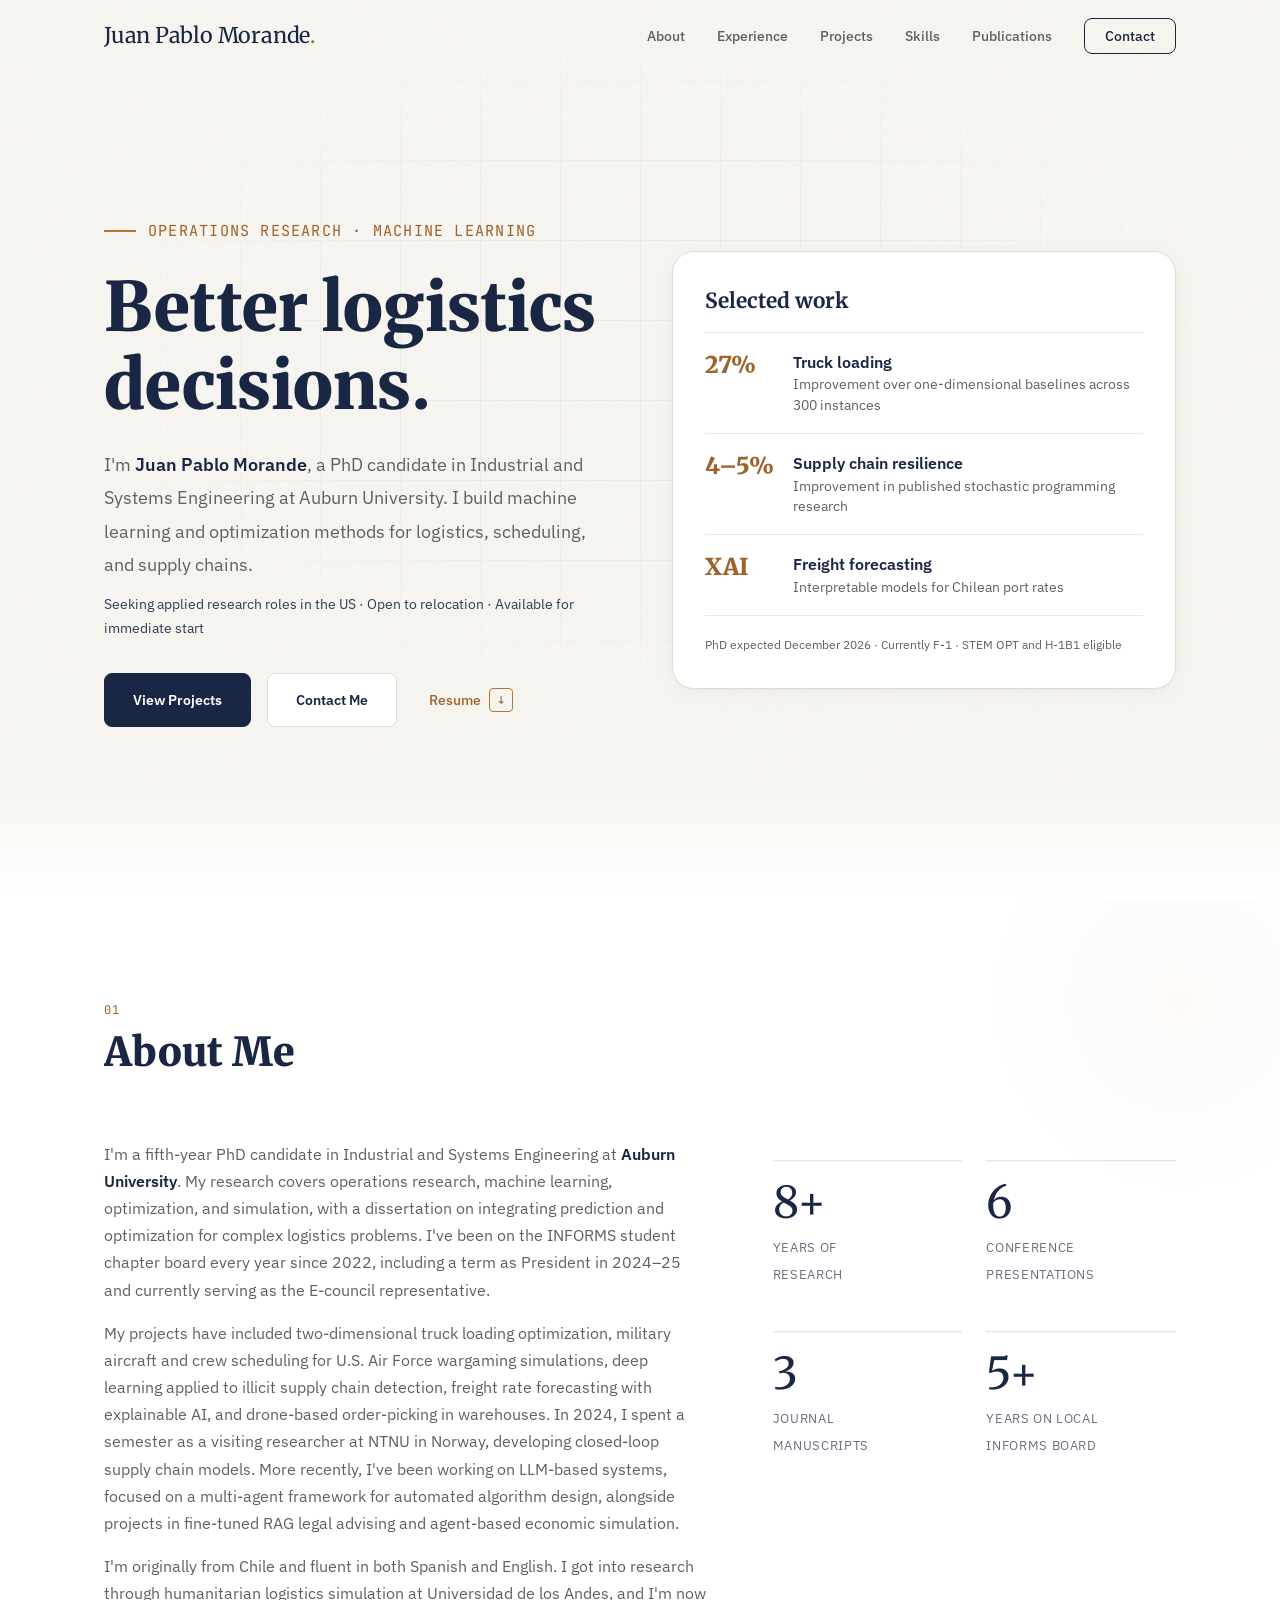
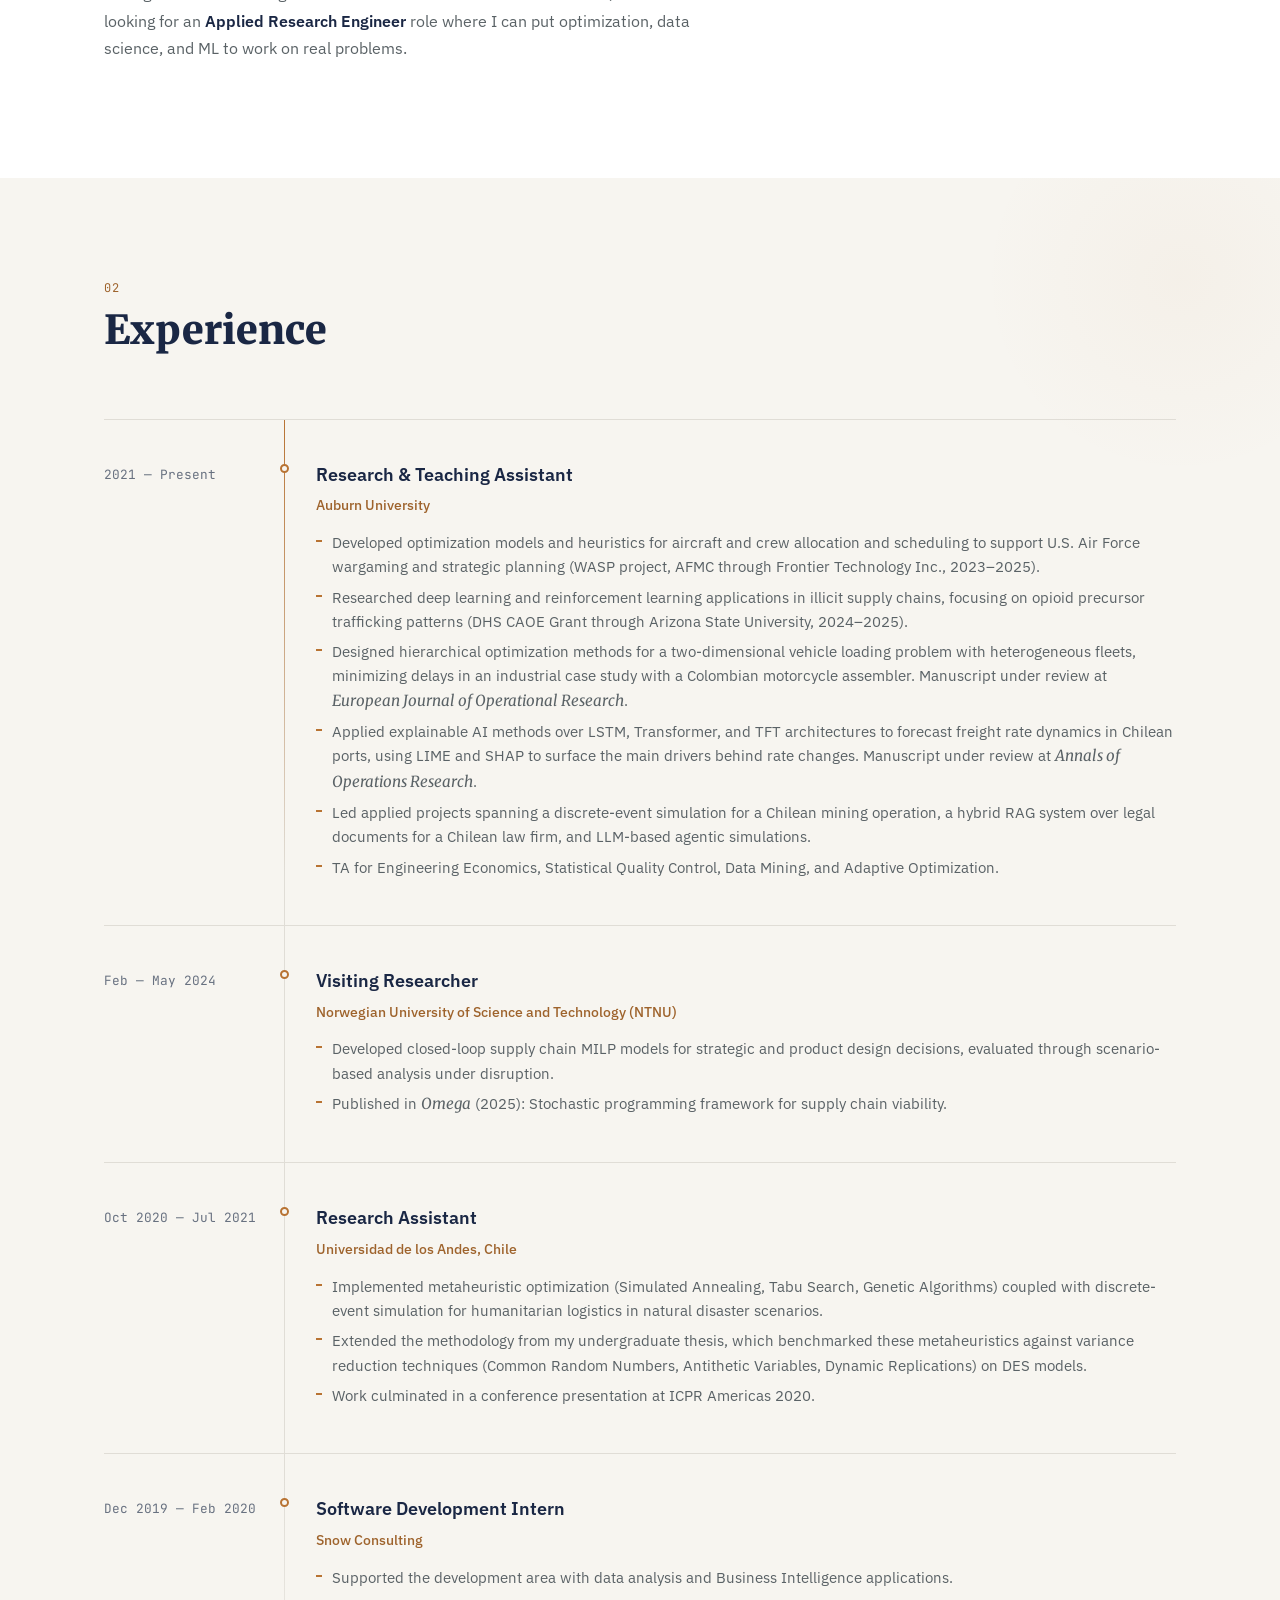
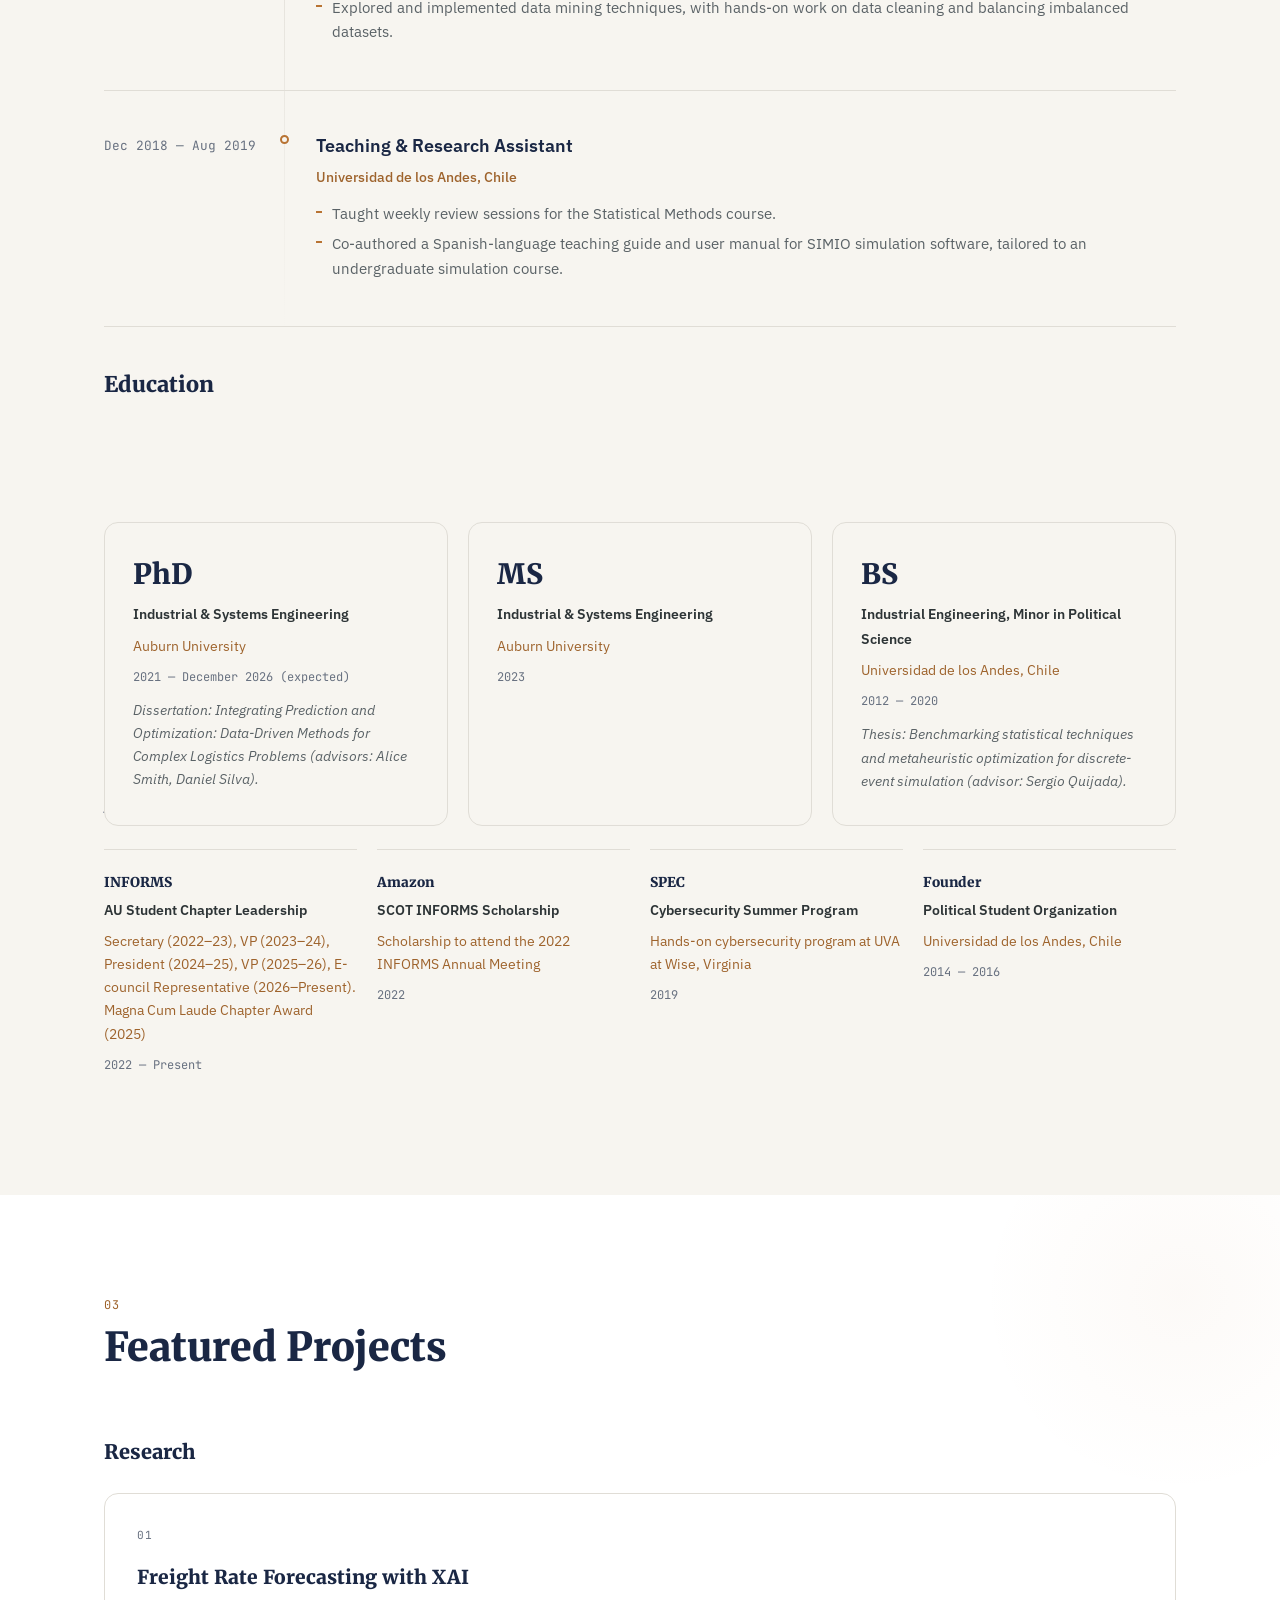
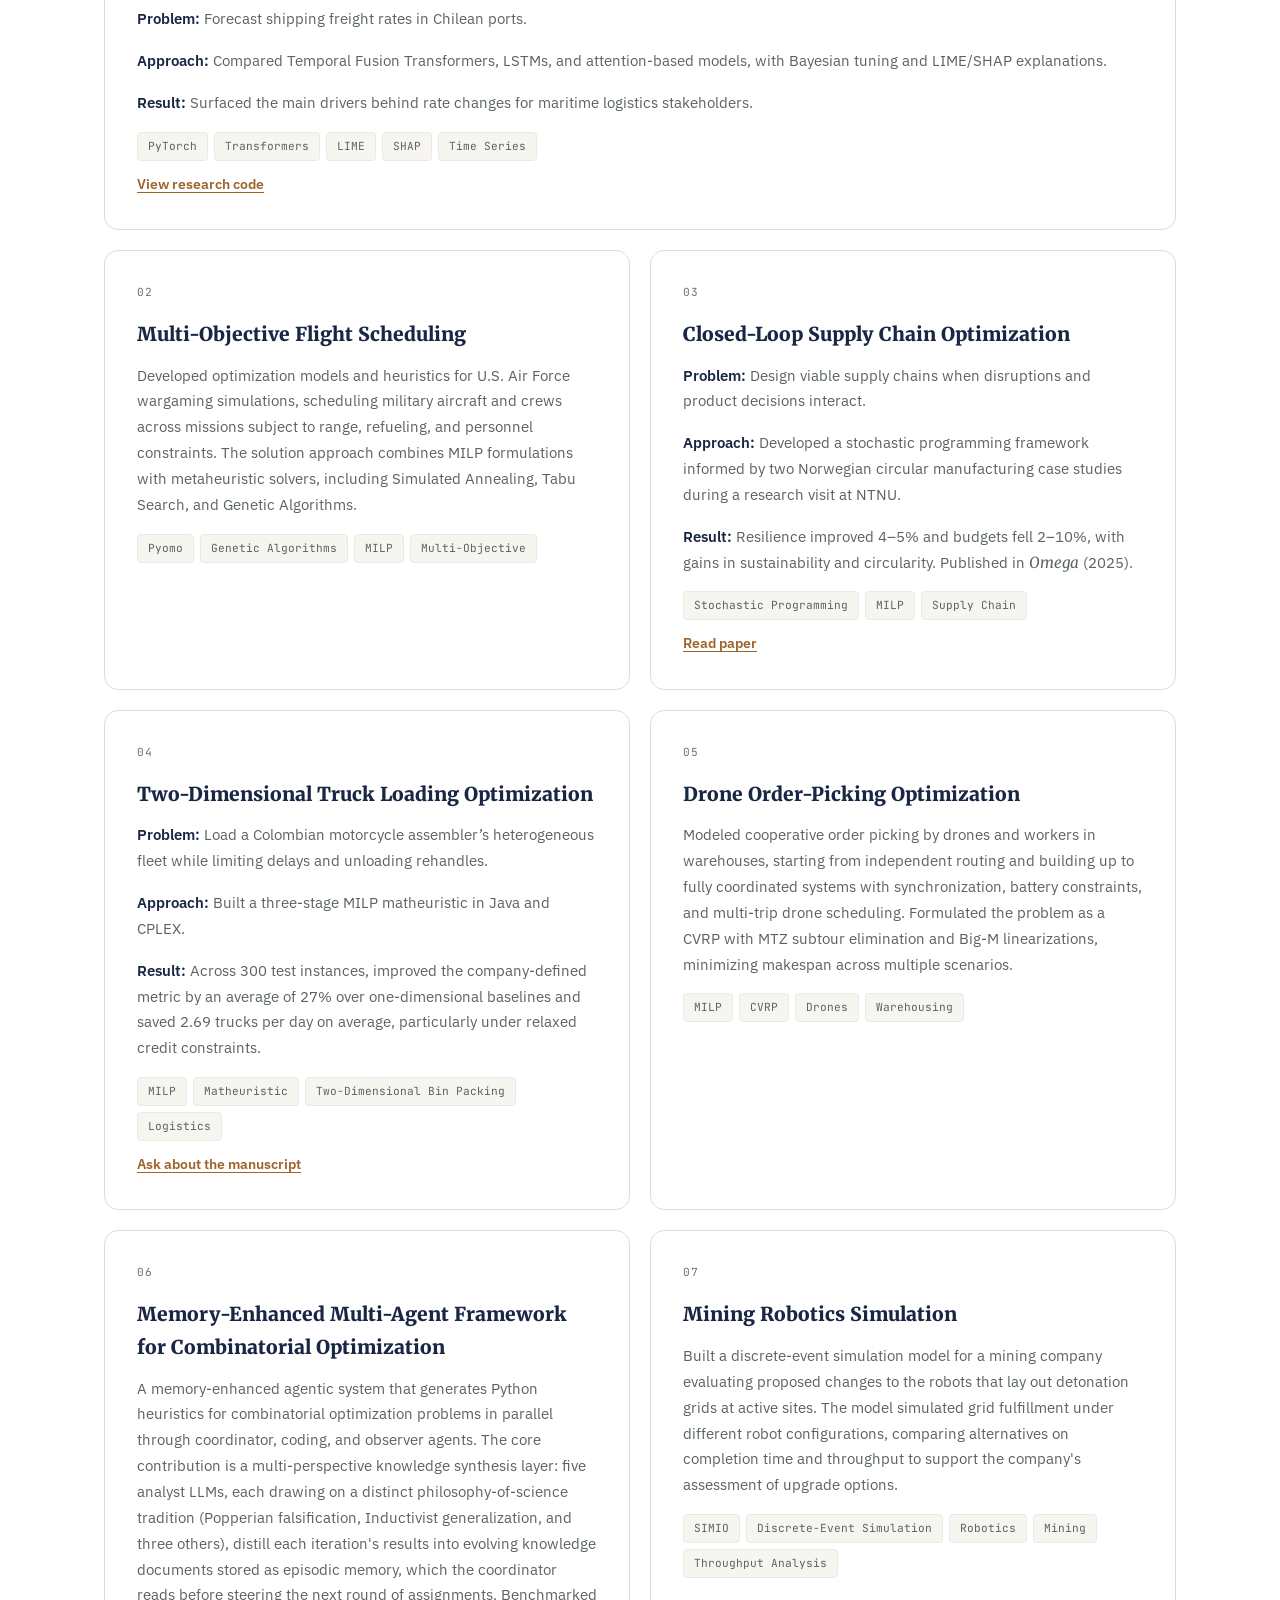
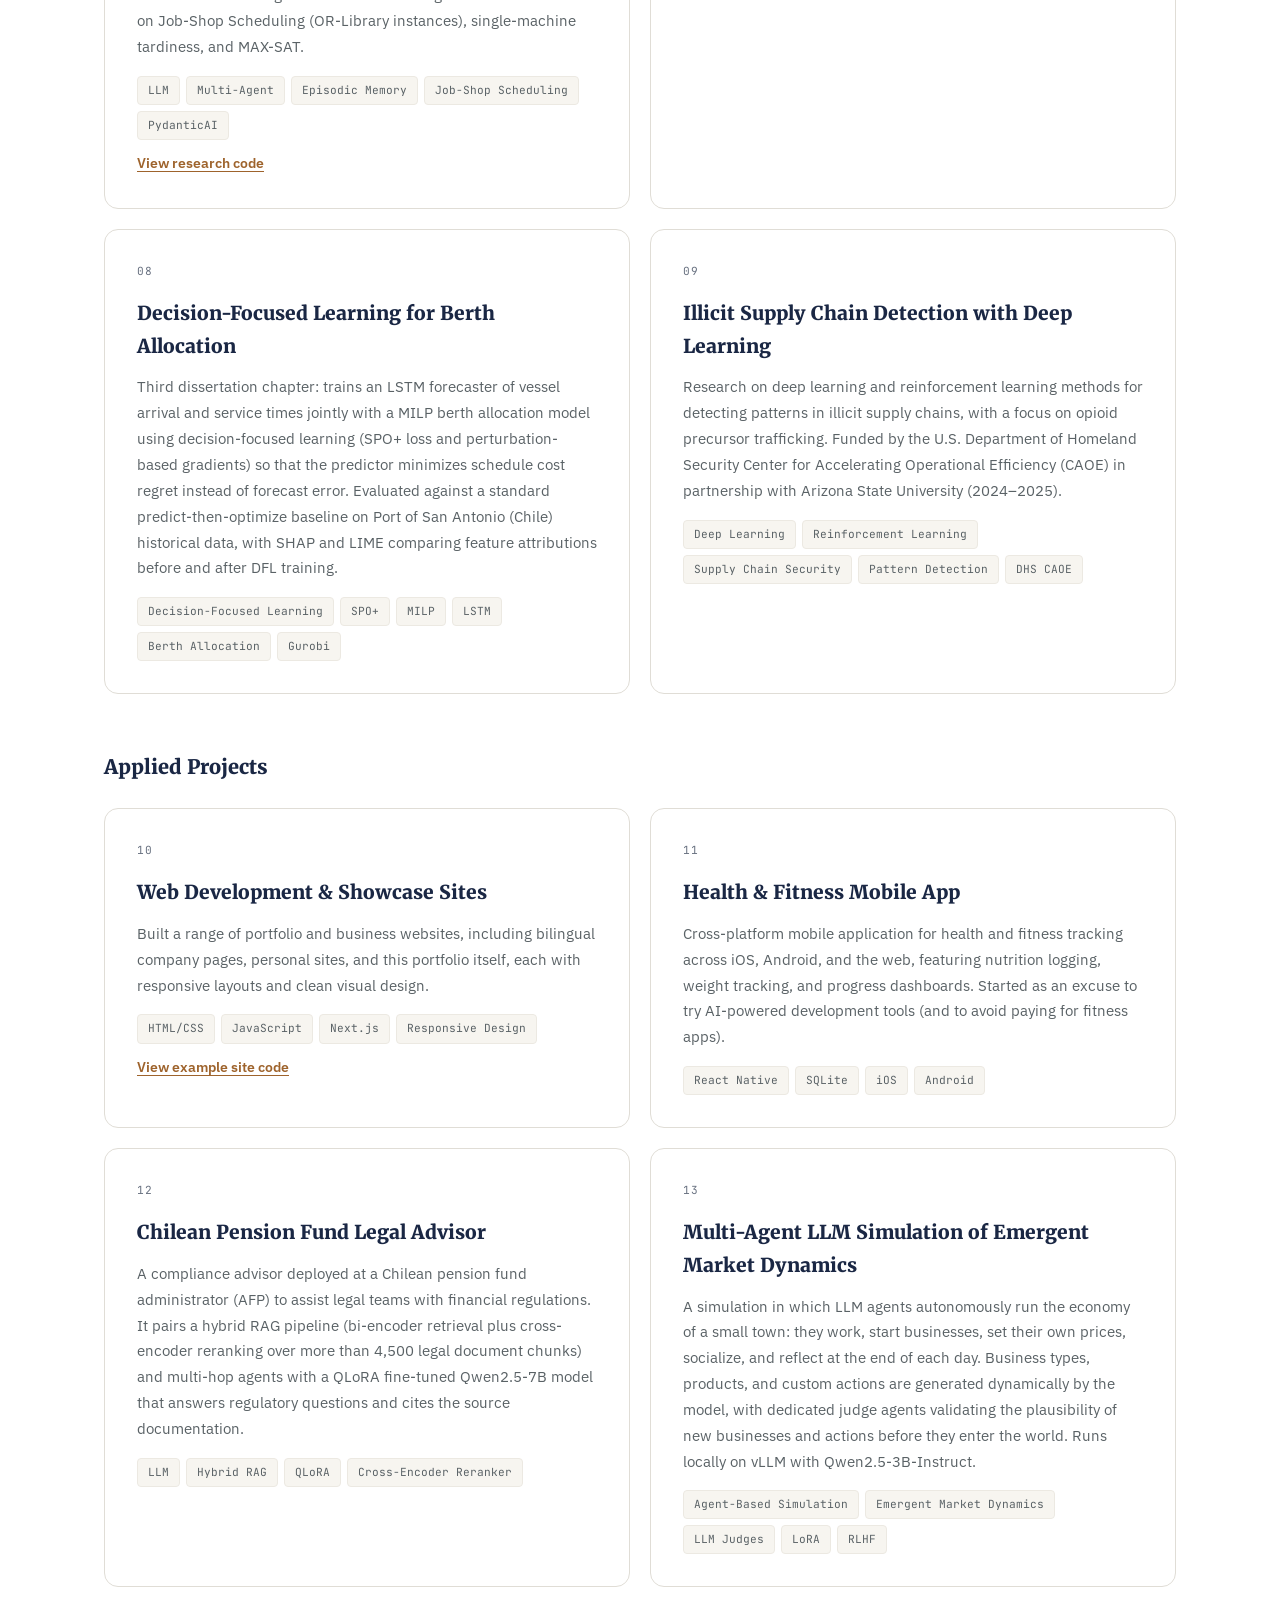
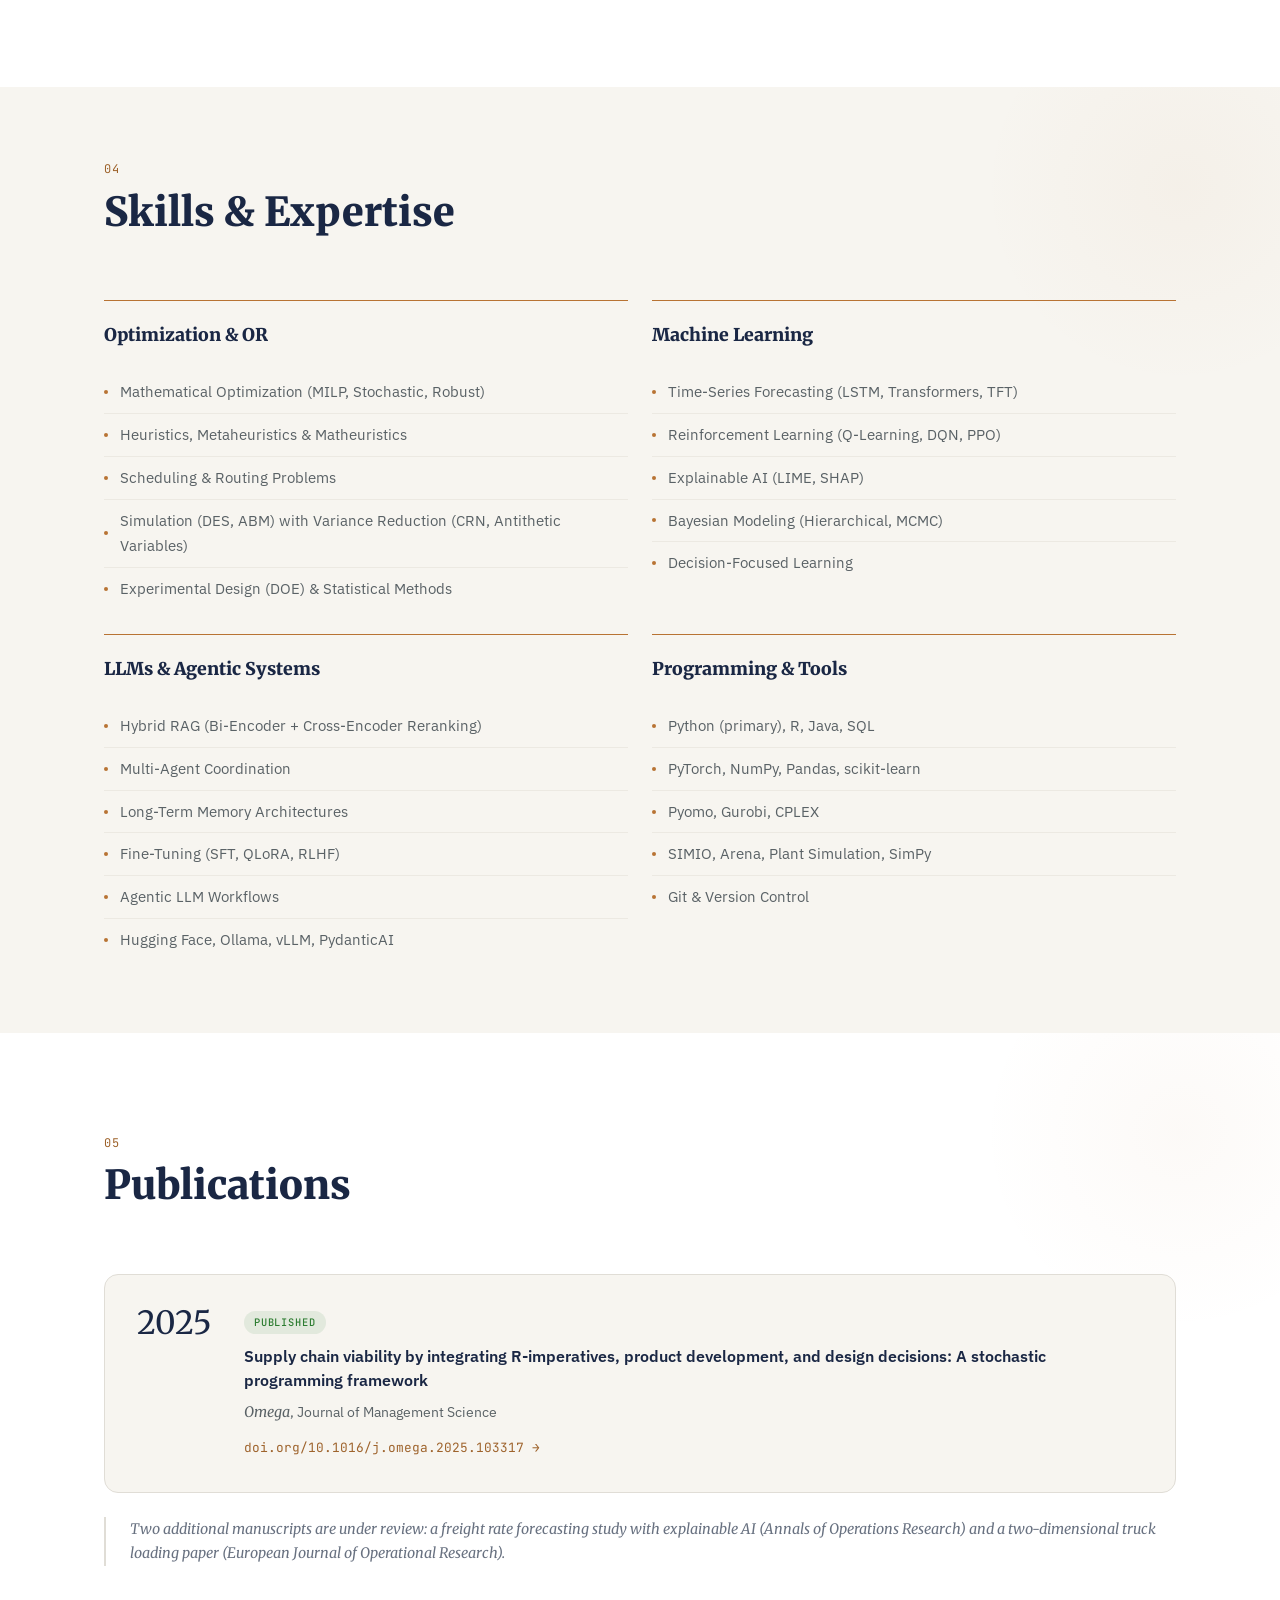
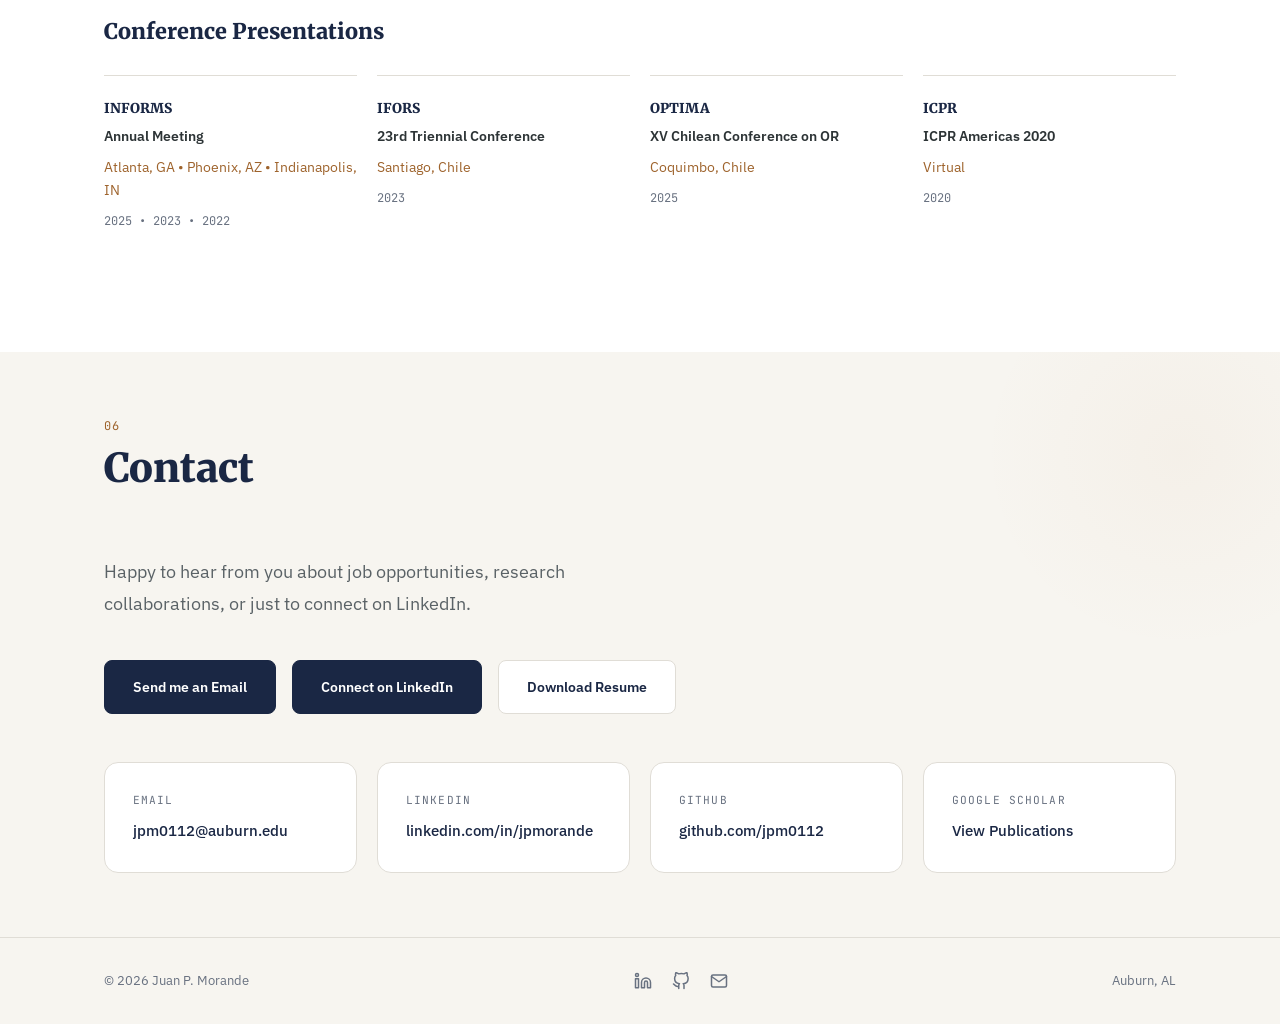
==== index.html @ c01db4f8 "Refine-portfolio-layout-and-navigation" ====
<!DOCTYPE html>
<html lang="en">
<head>
  <meta charset="UTF-8" />
  <meta name="viewport" content="width=device-width, initial-scale=1.0" />
  <title>Juan P. Morande | Operations Research & ML</title>
  <meta name="description" content="Portfolio of Juan P. Morande, PhD researcher in Industrial & Systems Engineering specializing in operations research, machine learning, and optimization." />
  <meta name="author" content="Juan P. Morande" />
  <meta property="og:title" content="Juan P. Morande | Operations Research & ML" />
  <meta property="og:description" content="PhD researcher specializing in operations research, machine learning, and optimization." />
  <meta property="og:type" content="website" />
  <meta property="og:url" content="https://jpmorande.com/" />
  <meta name="theme-color" content="#f7f5f0" />
  <link rel="icon" href="data:image/svg+xml,<svg xmlns='http://www.w3.org/2000/svg' viewBox='0 0 100 100'><text y='.9em' font-size='90'>🔬</text></svg>" />
  <meta property="og:image" content="https://jpmorande.com/og-image.png" />
  <meta property="og:image:width" content="1200" />
  <meta property="og:image:height" content="630" />
  <meta property="og:image:alt" content="Juan Pablo Morande — Operations Research and Machine Learning" />
  <meta name="twitter:card" content="summary_large_image" />
  <link rel="preconnect" href="https://fonts.googleapis.com" />
  <link rel="preconnect" href="https://fonts.gstatic.com" crossorigin />
  <link href="https://fonts.googleapis.com/css2?family=Merriweather:ital,wght@0,400;0,900;1,400;1,900&family=IBM+Plex+Sans:wght@400;500;600&family=JetBrains+Mono:wght@400;500&display=swap" rel="stylesheet" />
  <link rel="stylesheet" href="styles.css?v=20" />
  <noscript>
    <style>
      /* Scroll reveals are JS-driven; without JS the content must still be visible. */
      .reveal, .scale-reveal { opacity: 1; transform: none; }
      .word-reveal .word { opacity: 1; transform: none; }
    </style>
  </noscript>
</head>
<body>

  <!-- Scroll Progress Bar -->
  <div class="scroll-progress" id="scrollProgress"></div>

  <!-- Navigation -->
  <nav class="nav" id="nav">
    <div class="nav__inner">
      <a href="#hero" class="nav__logo">Juan Pablo Morande<span class="nav__logo-dot">.</span></a>
      <button class="nav__toggle" id="navToggle" aria-label="Open menu" aria-controls="navLinks" aria-expanded="false">
        <span></span><span></span>
      </button>
      <ul class="nav__links" id="navLinks">
        <li><a href="#about">About</a></li>
        <li><a href="#experience">Experience</a></li>
        <li><a href="#projects">Projects</a></li>
        <li><a href="#skills">Skills</a></li>
        <li><a href="#publications">Publications</a></li>
        <li><a href="#contact" class="nav__cta">Contact</a></li>
      </ul>
    </div>
  </nav>

  <!-- Mobile Nav Overlay -->
  <div class="mobile-overlay" id="mobileOverlay"></div>

  <!-- Hero Section -->
  <section class="hero" id="hero">
    <div class="hero__bg">
      <div class="hero__grid-pattern"></div>
    </div>
    <div class="container hero__container">
      <div class="hero__left">
        <div class="hero__label anim-reveal" style="--d:0">
          <span class="hero__label-line"></span>
          <span>Operations Research · Machine Learning</span>
        </div>
        <h1 class="hero__title">
          <span class="anim-clip" style="--d:1">Better logistics</span>
          <span class="anim-clip" style="--d:2">decisions.</span>
        </h1>
        <p class="hero__desc anim-reveal" style="--d:3">
          I'm <strong>Juan Pablo Morande</strong>, a PhD candidate in Industrial and Systems Engineering
          at Auburn University. I build machine learning and optimization methods for logistics,
          scheduling, and supply chains.
        </p>
        <p class="hero__availability anim-reveal" style="--d:3">Seeking applied research roles in the US · Open to relocation · Available for immediate start</p>
        <div class="hero__actions anim-reveal" style="--d:4">
          <a href="#projects" class="btn btn--filled">View Projects</a>
          <a href="#contact" class="btn btn--ghost">Contact Me</a>
          <a href="JPMorande_Resume.pdf" target="_blank" rel="noopener" class="btn btn--text">Resume <span class="btn__arrow">&darr;</span></a>
        </div>
      </div>
      <div class="hero__right anim-reveal" style="--d:2">
        <div class="hero__card">
          <h2 class="hero__card-heading">Selected work</h2>
          <a class="hero__proof" href="#project-truck"><span class="hero__proof-value">27%</span><span><strong>Truck loading</strong><br />Improvement over one-dimensional baselines across 300 instances</span></a>
          <a class="hero__proof" href="#project-supply"><span class="hero__proof-value">4–5%</span><span><strong>Supply chain resilience</strong><br />Improvement in published stochastic programming research</span></a>
          <a class="hero__proof" href="#project-freight"><span class="hero__proof-value">XAI</span><span><strong>Freight forecasting</strong><br />Interpretable models for Chilean port rates</span></a>
          <p class="hero__card-footnote">PhD expected December 2026 · Currently F-1 · STEM OPT and H-1B1 eligible</p>
        </div>
      </div>
    </div>
  </section>

  <!-- About Section -->
  <section class="section about" id="about">
    <div class="container">
      <div class="section__header">
        <span class="section__number reveal">01</span>
        <h2 class="section__title reveal">About Me</h2>
      </div>
      <div class="about__grid">
        <div class="about__text reveal">
          <p>
            I'm a fifth-year PhD candidate in Industrial and Systems Engineering at
            <strong>Auburn University</strong>. My research covers operations research, machine
            learning, optimization, and simulation, with a dissertation on integrating prediction and optimization
            for complex logistics problems.
            I've been on the INFORMS student
            chapter board every year since 2022, including a term as President in 2024–25
            and currently serving as the E-council representative.
          </p>
          <p>
            My projects have included two-dimensional truck loading optimization,
            military aircraft and crew scheduling for U.S. Air Force wargaming simulations,
            deep learning applied to illicit supply chain detection, freight rate forecasting
            with explainable AI, and drone-based order-picking in warehouses. In 2024, I spent
            a semester as a visiting researcher at NTNU in Norway, developing closed-loop
            supply chain models. More recently, I've been working on LLM-based systems,
            focused on a multi-agent framework for automated algorithm design, alongside
            projects in fine-tuned RAG legal advising and agent-based economic simulation.
          </p>
          <p>
            I'm originally from Chile and fluent in both Spanish and English.
            I got into research through humanitarian logistics simulation at Universidad de
            los Andes, and I'm now looking for an <strong>Applied Research Engineer</strong>
            role where I can put optimization, data science, and ML to work on real problems.
          </p>
        </div>
        <div class="about__stats">
          <div class="stat reveal" style="--d:0">
            <span class="stat__number" data-count="7" data-suffix="+" data-since="2018-12">0</span>
            <span class="stat__label">Years of<br/>Research</span>
          </div>
          <div class="stat reveal" style="--d:1">
            <span class="stat__number" data-count="6">0</span>
            <span class="stat__label">Conference<br/>Presentations</span>
          </div>
          <div class="stat reveal" style="--d:2">
            <span class="stat__number" data-count="3">0</span>
            <span class="stat__label">Journal<br/>Manuscripts</span>
          </div>
          <div class="stat reveal" style="--d:3">
            <span class="stat__number" data-count="5" data-suffix="+">0</span>
            <span class="stat__label">Years on Local<br/>INFORMS Board</span>
          </div>
        </div>
      </div>
    </div>
  </section>

  <!-- Experience Section -->
  <section class="section experience" id="experience">
    <div class="container">
      <div class="section__header">
        <span class="section__number reveal">02</span>
        <h2 class="section__title reveal">Experience</h2>
      </div>
      <div class="exp__list exp__timeline">
        <article class="exp__item reveal">
          <div class="exp__date">2021 &mdash; Present</div>
          <div class="exp__content">
            <h3>Research & Teaching Assistant</h3>
            <h4>Auburn University</h4>
            <ul>
              <li>Developed optimization models and heuristics for aircraft and crew allocation and scheduling to support U.S. Air Force wargaming and strategic planning (WASP project, AFMC through Frontier Technology Inc., 2023–2025).</li>
              <li>Researched deep learning and reinforcement learning applications in illicit supply chains, focusing on opioid precursor trafficking patterns (DHS CAOE Grant through Arizona State University, 2024–2025).</li>
              <li>Designed hierarchical optimization methods for a two-dimensional vehicle loading problem with heterogeneous fleets, minimizing delays in an industrial case study with a Colombian motorcycle assembler. Manuscript under review at <em>European Journal of Operational Research</em>.</li>
              <li>Applied explainable AI methods over LSTM, Transformer, and TFT architectures to forecast freight rate dynamics in Chilean ports, using LIME and SHAP to surface the main drivers behind rate changes. Manuscript under review at <em>Annals of Operations Research</em>.</li>
              <li>Led applied projects spanning a discrete-event simulation for a Chilean mining operation, a hybrid RAG system over legal documents for a Chilean law firm, and LLM-based agentic simulations.</li>
              <li>TA for Engineering Economics, Statistical Quality Control, Data Mining, and Adaptive Optimization.</li>
            </ul>
          </div>
        </article>
        <article class="exp__item reveal">
          <div class="exp__date">Feb &mdash; May 2024</div>
          <div class="exp__content">
            <h3>Visiting Researcher</h3>
            <h4>Norwegian University of Science and Technology (NTNU)</h4>
            <ul>
              <li>Developed closed-loop supply chain MILP models for strategic and product design decisions, evaluated through scenario-based analysis under disruption.</li>
              <li>Published in <em>Omega</em> (2025): Stochastic programming framework for supply chain viability.</li>
            </ul>
          </div>
        </article>
        <article class="exp__item reveal">
          <div class="exp__date">Oct 2020 &mdash; Jul 2021</div>
          <div class="exp__content">
            <h3>Research Assistant</h3>
            <h4>Universidad de los Andes, Chile</h4>
            <ul>
              <li>Implemented metaheuristic optimization (Simulated Annealing, Tabu Search, Genetic Algorithms) coupled with discrete-event simulation for humanitarian logistics in natural disaster scenarios.</li>
              <li>Extended the methodology from my undergraduate thesis, which benchmarked these metaheuristics against variance reduction techniques (Common Random Numbers, Antithetic Variables, Dynamic Replications) on DES models.</li>
              <li>Work culminated in a conference presentation at ICPR Americas 2020.</li>
            </ul>
          </div>
        </article>
        <article class="exp__item reveal">
          <div class="exp__date">Dec 2019 &mdash; Feb 2020</div>
          <div class="exp__content">
            <h3>Software Development Intern</h3>
            <h4>Snow Consulting</h4>
            <ul>
              <li>Supported the development area with data analysis and Business Intelligence applications.</li>
              <li>Explored and implemented data mining techniques, with hands-on work on data cleaning and balancing imbalanced datasets.</li>
            </ul>
          </div>
        </article>
        <article class="exp__item reveal">
          <div class="exp__date">Dec 2018 &mdash; Aug 2019</div>
          <div class="exp__content">
            <h3>Teaching &amp; Research Assistant</h3>
            <h4>Universidad de los Andes, Chile</h4>
            <ul>
              <li>Taught weekly review sessions for the Statistical Methods course.</li>
              <li>Co-authored a Spanish-language teaching guide and user manual for SIMIO simulation software, tailored to an undergraduate simulation course.</li>
            </ul>
          </div>
        </article>
      </div>

      <!-- Education -->
      <div class="edu__row" style="margin-top: 40px;">
        <div class="section__subheader reveal">
          <h3>Education</h3>
        </div>
        <div class="edu__cards">
          <div class="edu__card reveal">
            <span class="edu__degree">PhD</span>
            <span class="edu__field">Industrial & Systems Engineering</span>
            <span class="edu__school">Auburn University</span>
            <span class="edu__year">2021 &mdash; December 2026 (expected)</span>
            <span class="edu__school" style="margin-top: 10px; color: var(--text-light); font-style: italic;">Dissertation: Integrating Prediction and Optimization: Data-Driven Methods for Complex Logistics Problems (advisors: Alice Smith, Daniel Silva).</span>
          </div>
          <div class="edu__card reveal">
            <span class="edu__degree">MS</span>
            <span class="edu__field">Industrial & Systems Engineering</span>
            <span class="edu__school">Auburn University</span>
            <span class="edu__year">2023</span>
          </div>
          <div class="edu__card reveal">
            <span class="edu__degree">BS</span>
            <span class="edu__field">Industrial Engineering, Minor in Political Science</span>
            <span class="edu__school">Universidad de los Andes, Chile</span>
            <span class="edu__year">2012 &mdash; 2020</span>
            <span class="edu__school" style="margin-top: 10px; color: var(--text-light); font-style: italic;">Thesis: Benchmarking statistical techniques and metaheuristic optimization for discrete-event simulation (advisor: Sergio Quijada).</span>
          </div>
        </div>
      </div>

      <!-- Awards & Leadership -->
      <div class="edu__row">
        <div class="section__subheader reveal">
          <h3>Awards & Leadership</h3>
        </div>
        <div class="edu__cards edu__cards--plain">
          <div class="edu__card reveal">
            <span class="edu__degree" style="font-size: 0.85rem;">INFORMS</span>
            <span class="edu__field">AU Student Chapter Leadership</span>
            <span class="edu__school">Secretary (2022–23), VP (2023–24), President (2024–25), VP (2025–26), E-council Representative (2026–Present). Magna Cum Laude Chapter Award (2025)</span>
            <span class="edu__year">2022 &mdash; Present</span>
          </div>
          <div class="edu__card reveal">
            <span class="edu__degree" style="font-size: 0.85rem;">Amazon</span>
            <span class="edu__field">SCOT INFORMS Scholarship</span>
            <span class="edu__school">Scholarship to attend the 2022 INFORMS Annual Meeting</span>
            <span class="edu__year">2022</span>
          </div>
          <div class="edu__card reveal">
            <span class="edu__degree" style="font-size: 0.85rem;">SPEC</span>
            <span class="edu__field">Cybersecurity Summer Program</span>
            <span class="edu__school">Hands-on cybersecurity program at UVA at Wise, Virginia</span>
            <span class="edu__year">2019</span>
          </div>
          <div class="edu__card reveal">
            <span class="edu__degree" style="font-size: 0.85rem;">Founder</span>
            <span class="edu__field">Political Student Organization</span>
            <span class="edu__school">Universidad de los Andes, Chile</span>
            <span class="edu__year">2014 &mdash; 2016</span>
          </div>
        </div>
      </div>
    </div>
  </section>

  <!-- Projects Section -->
  <section class="section projects" id="projects">
    <div class="container">
      <div class="section__header">
        <span class="section__number reveal">03</span>
        <h2 class="section__title reveal">Featured Projects</h2>
      </div>

      <!-- Research Projects -->
      <div class="projects__category reveal">
        <div class="projects__category-label">
          <h3>Research</h3>
        </div>
      </div>

      <div class="projects__grid">
        <article class="project project--featured reveal" id="project-freight" style="--d:0">
          <span class="project__num">01</span>
          <div class="project__content">
            <h3>Freight Rate Forecasting with XAI</h3>
            <p><strong>Problem:</strong> Forecast shipping freight rates in Chilean ports.</p>
            <p><strong>Approach:</strong> Compared Temporal Fusion Transformers, LSTMs, and attention-based models, with Bayesian tuning and LIME/SHAP explanations.</p>
            <p><strong>Result:</strong> Surfaced the main drivers behind rate changes for maritime logistics stakeholders.</p>
            <div class="project__tags">
              <span>PyTorch</span><span>Transformers</span><span>LIME</span><span>SHAP</span><span>Time Series</span>
            </div>
          </div>
          <a href="https://github.com/jpm0112/shippingNN" target="_blank" rel="noopener" class="project__link">View research code</a>
        </article>

        <article class="project reveal" style="--d:1">
          <span class="project__num">02</span>
          <div class="project__content">
            <h3>Multi-Objective Flight Scheduling</h3>
            <p>Developed optimization models and heuristics for U.S. Air Force wargaming simulations, scheduling military aircraft and crews across missions subject to range, refueling, and personnel constraints. The solution approach combines MILP formulations with metaheuristic solvers, including Simulated Annealing, Tabu Search, and Genetic Algorithms.</p>
            <div class="project__tags">
              <span>Pyomo</span><span>Genetic Algorithms</span><span>MILP</span><span>Multi-Objective</span>
            </div>
          </div>
        </article>

        <article class="project reveal" id="project-supply" style="--d:2">
          <span class="project__num">03</span>
          <div class="project__content">
            <h3>Closed-Loop Supply Chain Optimization</h3>
            <p><strong>Problem:</strong> Design viable supply chains when disruptions and product decisions interact.</p>
            <p><strong>Approach:</strong> Developed a stochastic programming framework informed by two Norwegian circular manufacturing case studies during a research visit at NTNU.</p>
            <p><strong>Result:</strong> Resilience improved 4–5% and budgets fell 2–10%, with gains in sustainability and circularity. Published in <em>Omega</em> (2025).</p>
            <div class="project__tags">
              <span>Stochastic Programming</span><span>MILP</span><span>Supply Chain</span>
            </div>
          </div>
          <a href="https://doi.org/10.1016/j.omega.2025.103317" target="_blank" rel="noopener" class="project__link">Read paper</a>
        </article>

        <article class="project reveal" id="project-truck" style="--d:3">
          <span class="project__num">04</span>
          <div class="project__content">
            <h3>Two-Dimensional Truck Loading Optimization</h3>
            <p><strong>Problem:</strong> Load a Colombian motorcycle assembler’s heterogeneous fleet while limiting delays and unloading rehandles.</p>
            <p><strong>Approach:</strong> Built a three-stage MILP matheuristic in Java and CPLEX.</p>
            <p><strong>Result:</strong> Across 300 test instances, improved the company-defined metric by an average of 27% over one-dimensional baselines and saved 2.69 trucks per day on average, particularly under relaxed credit constraints.</p>
            <div class="project__tags">
              <span>MILP</span><span>Matheuristic</span><span>Two-Dimensional Bin Packing</span><span>Logistics</span>
            </div>
          </div>
          <a href="mailto:jpm0112@auburn.edu?subject=Truck%20loading%20research" class="project__link">Ask about the manuscript</a>
        </article>

        <article class="project reveal" style="--d:4">
          <span class="project__num">05</span>
          <div class="project__content">
            <h3>Drone Order-Picking Optimization</h3>
            <p>Modeled cooperative order picking by drones and workers in warehouses, starting from independent routing and building up to fully coordinated systems with synchronization, battery constraints, and multi-trip drone scheduling. Formulated the problem as a CVRP with MTZ subtour elimination and Big-M linearizations, minimizing makespan across multiple scenarios.</p>
            <div class="project__tags">
              <span>MILP</span><span>CVRP</span><span>Drones</span><span>Warehousing</span>
            </div>
          </div>
        </article>

        <article class="project reveal" style="--d:5">
          <span class="project__num">06</span>
          <div class="project__content">
            <h3>Memory-Enhanced Multi-Agent Framework for Combinatorial Optimization</h3>
            <p>A memory-enhanced agentic system that generates Python heuristics for combinatorial optimization problems in parallel through coordinator, coding, and observer agents. The core contribution is a multi-perspective knowledge synthesis layer: five analyst LLMs, each drawing on a distinct philosophy-of-science tradition (Popperian falsification, Inductivist generalization, and three others), distill each iteration's results into evolving knowledge documents stored as episodic memory, which the coordinator reads before steering the next round of assignments. Benchmarked on Job-Shop Scheduling (OR-Library instances), single-machine tardiness, and MAX-SAT.</p>
            <div class="project__tags">
              <span>LLM</span><span>Multi-Agent</span><span>Episodic Memory</span><span>Job-Shop Scheduling</span><span>PydanticAI</span>
            </div>
          </div>
          <a href="https://github.com/jpm0112/swarmLLM" target="_blank" rel="noopener" class="project__link">View research code</a>
        </article>

        <article class="project reveal" style="--d:6">
          <span class="project__num">07</span>
          <div class="project__content">
            <h3>Mining Robotics Simulation</h3>
            <p>Built a discrete-event simulation model for a mining company evaluating proposed changes to the robots that lay out detonation grids at active sites. The model simulated grid fulfillment under different robot configurations, comparing alternatives on completion time and throughput to support the company's assessment of upgrade options.</p>
            <div class="project__tags">
              <span>SIMIO</span><span>Discrete-Event Simulation</span><span>Robotics</span><span>Mining</span><span>Throughput Analysis</span>
            </div>
          </div>
        </article>

        <article class="project reveal" style="--d:7">
          <span class="project__num">08</span>
          <div class="project__content">
            <h3>Decision-Focused Learning for Berth Allocation</h3>
            <p>Third dissertation chapter: trains an LSTM forecaster of vessel arrival and service times jointly with a MILP berth allocation model using decision-focused learning (SPO+ loss and perturbation-based gradients) so that the predictor minimizes schedule cost regret instead of forecast error. Evaluated against a standard predict-then-optimize baseline on Port of San Antonio (Chile) historical data, with SHAP and LIME comparing feature attributions before and after DFL training.</p>
            <div class="project__tags">
              <span>Decision-Focused Learning</span><span>SPO+</span><span>MILP</span><span>LSTM</span><span>Berth Allocation</span><span>Gurobi</span>
            </div>
          </div>
        </article>

        <article class="project reveal" style="--d:8">
          <span class="project__num">09</span>
          <div class="project__content">
            <h3>Illicit Supply Chain Detection with Deep Learning</h3>
            <p>Research on deep learning and reinforcement learning methods for detecting patterns in illicit supply chains, with a focus on opioid precursor trafficking. Funded by the U.S. Department of Homeland Security Center for Accelerating Operational Efficiency (CAOE) in partnership with Arizona State University (2024–2025).</p>
            <div class="project__tags">
              <span>Deep Learning</span><span>Reinforcement Learning</span><span>Supply Chain Security</span><span>Pattern Detection</span><span>DHS CAOE</span>
            </div>
          </div>
        </article>
      </div>

      <!-- Applied Projects -->
      <div class="projects__category reveal" style="margin-top: 56px;">
        <div class="projects__category-label">
          <h3>Applied Projects</h3>
        </div>
      </div>

      <div class="projects__grid">
        <article class="project reveal" style="--d:0">
          <span class="project__num">10</span>
          <div class="project__content">
            <h3>Web Development & Showcase Sites</h3>
            <p>Built a range of portfolio and business websites, including bilingual company pages, personal sites, and this portfolio itself, each with responsive layouts and clean visual design.</p>
            <div class="project__tags">
              <span>HTML/CSS</span><span>JavaScript</span><span>Next.js</span><span>Responsive Design</span>
            </div>
          </div>
          <a href="https://github.com/jpm0112/pagina-web-lontra" target="_blank" rel="noopener" class="project__link">View example site code</a>
        </article>

        <article class="project reveal" style="--d:1">
          <span class="project__num">11</span>
          <div class="project__content">
            <h3>Health & Fitness Mobile App</h3>
            <p>Cross-platform mobile application for health and fitness tracking across iOS, Android, and the web, featuring nutrition logging, weight tracking, and progress dashboards. Started as an excuse to try AI-powered development tools (and to avoid paying for fitness apps).</p>
            <div class="project__tags">
              <span>React Native</span><span>SQLite</span><span>iOS</span><span>Android</span>
            </div>
          </div>
        </article>

        <article class="project reveal" style="--d:2">
          <span class="project__num">12</span>
          <div class="project__content">
            <h3>Chilean Pension Fund Legal Advisor</h3>
            <p>A compliance advisor deployed at a Chilean pension fund administrator (AFP) to assist legal teams with financial regulations. It pairs a hybrid RAG pipeline (bi-encoder retrieval plus cross-encoder reranking over more than 4,500 legal document chunks) and multi-hop agents with a QLoRA fine-tuned Qwen2.5-7B model that answers regulatory questions and cites the source documentation.</p>
            <div class="project__tags">
              <span>LLM</span><span>Hybrid RAG</span><span>QLoRA</span><span>Cross-Encoder Reranker</span>
            </div>
          </div>
        </article>

        <article class="project reveal" style="--d:3">
          <span class="project__num">13</span>
          <div class="project__content">
            <h3>Multi-Agent LLM Simulation of Emergent Market Dynamics</h3>
            <p>A simulation in which LLM agents autonomously run the economy of a small town: they work, start businesses, set their own prices, socialize, and reflect at the end of each day. Business types, products, and custom actions are generated dynamically by the model, with dedicated judge agents validating the plausibility of new businesses and actions before they enter the world. Runs locally on vLLM with Qwen2.5-3B-Instruct.</p>
            <div class="project__tags">
              <span>Agent-Based Simulation</span><span>Emergent Market Dynamics</span><span>LLM Judges</span><span>LoRA</span><span>RLHF</span>
            </div>
          </div>
        </article>
      </div>
    </div>
  </section>

  <!-- Skills Section -->
  <section class="section skills" id="skills">
    <div class="container">
      <div class="section__header">
        <span class="section__number reveal">04</span>
        <h2 class="section__title reveal">Skills & Expertise</h2>
      </div>
      <div class="skills__grid">
        <div class="skill-col reveal">
          <h3>Optimization & OR</h3>
          <ul>
            <li>Mathematical Optimization (MILP, Stochastic, Robust)</li>
            <li>Heuristics, Metaheuristics & Matheuristics</li>
            <li>Scheduling & Routing Problems</li>
            <li>Simulation (DES, ABM) with Variance Reduction (CRN, Antithetic Variables)</li>
            <li>Experimental Design (DOE) & Statistical Methods</li>
          </ul>
        </div>
        <div class="skill-col reveal">
          <h3>Machine Learning</h3>
          <ul>
            <li>Time-Series Forecasting (LSTM, Transformers, TFT)</li>
            <li>Reinforcement Learning (Q-Learning, DQN, PPO)</li>
            <li>Explainable AI (LIME, SHAP)</li>
            <li>Bayesian Modeling (Hierarchical, MCMC)</li>
            <li>Decision-Focused Learning</li>
          </ul>
        </div>
        <div class="skill-col reveal">
          <h3>LLMs & Agentic Systems</h3>
          <ul>
            <li>Hybrid RAG (Bi-Encoder + Cross-Encoder Reranking)</li>
            <li>Multi-Agent Coordination</li>
            <li>Long-Term Memory Architectures</li>
            <li>Fine-Tuning (SFT, QLoRA, RLHF)</li>
            <li>Agentic LLM Workflows</li>
            <li>Hugging Face, Ollama, vLLM, PydanticAI</li>
          </ul>
        </div>
        <div class="skill-col reveal">
          <h3>Programming & Tools</h3>
          <ul>
            <li>Python (primary), R, Java, SQL</li>
            <li>PyTorch, NumPy, Pandas, scikit-learn</li>
            <li>Pyomo, Gurobi, CPLEX</li>
            <li>SIMIO, Arena, Plant Simulation, SimPy</li>
            <li>Git & Version Control</li>
          </ul>
        </div>
      </div>
    </div>
  </section>

  <!-- Publications Section -->
  <section class="section publications" id="publications">
    <div class="container">
      <div class="section__header">
        <span class="section__number reveal">05</span>
        <h2 class="section__title reveal">Publications</h2>
      </div>
      <div class="pub__list">
        <div class="pub reveal">
          <div class="pub__year">2025</div>
          <div class="pub__body">
            <span class="pub__badge">Published</span>
            <h3>Supply chain viability by integrating R-imperatives, product development, and design decisions: A stochastic programming framework</h3>
            <p><em>Omega</em>, Journal of Management Science</p>
            <a href="https://doi.org/10.1016/j.omega.2025.103317" target="_blank" rel="noopener">doi.org/10.1016/j.omega.2025.103317 &rarr;</a>
          </div>
        </div>
      </div>
      <p class="pub__note reveal">Two additional manuscripts are under review: a freight rate forecasting study with explainable AI (<em>Annals of Operations Research</em>) and a two-dimensional truck loading paper (<em>European Journal of Operational Research</em>).</p>

      <!-- Conference Presentations -->
      <div class="edu__row" style="margin-top: 48px;">
        <div class="section__subheader reveal">
          <h3>Conference Presentations</h3>
        </div>
        <div class="edu__cards edu__cards--plain">
          <div class="edu__card reveal">
            <span class="edu__degree" style="font-size: 0.85rem;">INFORMS</span>
            <span class="edu__field">Annual Meeting</span>
            <span class="edu__school">Atlanta, GA &bull; Phoenix, AZ &bull; Indianapolis, IN</span>
            <span class="edu__year">2025 &bull; 2023 &bull; 2022</span>
          </div>
          <div class="edu__card reveal">
            <span class="edu__degree" style="font-size: 0.85rem;">IFORS</span>
            <span class="edu__field">23rd Triennial Conference</span>
            <span class="edu__school">Santiago, Chile</span>
            <span class="edu__year">2023</span>
          </div>
          <div class="edu__card reveal">
            <span class="edu__degree" style="font-size: 0.85rem;">OPTIMA</span>
            <span class="edu__field">XV Chilean Conference on OR</span>
            <span class="edu__school">Coquimbo, Chile</span>
            <span class="edu__year">2025</span>
          </div>
          <div class="edu__card reveal">
            <span class="edu__degree" style="font-size: 0.85rem;">ICPR</span>
            <span class="edu__field">ICPR Americas 2020</span>
            <span class="edu__school">Virtual</span>
            <span class="edu__year">2020</span>
          </div>
        </div>
      </div>
    </div>
  </section>

  <!-- Contact Section -->
  <section class="section contact" id="contact">
    <div class="container">
      <div class="section__header">
        <span class="section__number reveal">06</span>
        <h2 class="section__title reveal">Contact</h2>
      </div>
      <p class="contact__intro reveal">
        Happy to hear from you about job opportunities, research collaborations, or just to connect on LinkedIn.
      </p>
      <div class="contact__cta reveal">
        <a href="mailto:jpm0112@auburn.edu" class="btn btn--filled">Send me an Email</a>
        <a href="https://www.linkedin.com/in/jpmorande/?action=connect" target="_blank" rel="noopener" class="btn btn--filled">Connect on LinkedIn</a>
        <a href="JPMorande_Resume.pdf" target="_blank" rel="noopener" class="btn btn--ghost">Download Resume</a>
      </div>
      <div class="contact__links reveal">
        <a href="mailto:jpm0112@auburn.edu" class="contact__item">
          <span class="contact__item-label">Email</span>
          <span class="contact__item-value">jpm0112@auburn.edu</span>
        </a>
        <a href="https://www.linkedin.com/in/jpmorande/" target="_blank" rel="noopener" class="contact__item">
          <span class="contact__item-label">LinkedIn</span>
          <span class="contact__item-value">linkedin.com/in/jpmorande</span>
        </a>
        <a href="https://github.com/jpm0112" target="_blank" rel="noopener" class="contact__item">
          <span class="contact__item-label">GitHub</span>
          <span class="contact__item-value">github.com/jpm0112</span>
        </a>
        <a href="https://scholar.google.com/citations?user=lm60Dp0AAAAJ&hl=es&oi=ao" target="_blank" rel="noopener" class="contact__item">
          <span class="contact__item-label">Google Scholar</span>
          <span class="contact__item-value">View Publications</span>
        </a>
      </div>
    </div>
  </section>

  <!-- Footer -->
  <footer class="footer">
    <div class="container footer__inner">
      <span>&copy; <span id="footerYear">2026</span> Juan P. Morande</span>
      <div class="footer__links">
        <a href="https://www.linkedin.com/in/jpmorande/" target="_blank" rel="noopener" aria-label="LinkedIn">
          <svg width="18" height="18" viewBox="0 0 24 24" fill="none" stroke="currentColor" stroke-width="2" stroke-linecap="round" stroke-linejoin="round"><path d="M16 8a6 6 0 0 1 6 6v7h-4v-7a2 2 0 0 0-2-2 2 2 0 0 0-2 2v7h-4v-7a6 6 0 0 1 6-6z"/><rect x="2" y="9" width="4" height="12"/><circle cx="4" cy="4" r="2"/></svg>
        </a>
        <a href="https://github.com/jpm0112" target="_blank" rel="noopener" aria-label="GitHub">
          <svg width="18" height="18" viewBox="0 0 24 24" fill="none" stroke="currentColor" stroke-width="2" stroke-linecap="round" stroke-linejoin="round"><path d="M9 19c-5 1.5-5-2.5-7-3m14 6v-3.87a3.37 3.37 0 0 0-.94-2.61c3.14-.35 6.44-1.54 6.44-7A5.44 5.44 0 0 0 20 4.77 5.07 5.07 0 0 0 19.91 1S18.73.65 16 2.48a13.38 13.38 0 0 0-7 0C6.27.65 5.09 1 5.09 1A5.07 5.07 0 0 0 5 4.77a5.44 5.44 0 0 0-1.5 3.78c0 5.42 3.3 6.61 6.44 7A3.37 3.37 0 0 0 9 18.13V22"/></svg>
        </a>
        <a href="mailto:jpm0112@auburn.edu" aria-label="Email">
          <svg width="18" height="18" viewBox="0 0 24 24" fill="none" stroke="currentColor" stroke-width="2" stroke-linecap="round" stroke-linejoin="round"><path d="M4 4h16c1.1 0 2 .9 2 2v12c0 1.1-.9 2-2 2H4c-1.1 0-2-.9-2-2V6c0-1.1.9-2 2-2z"/><polyline points="22,6 12,13 2,6"/></svg>
        </a>
      </div>
      <span>Auburn, AL</span>
    </div>
  </footer>

  <!-- Back to Top -->
  <button class="back-to-top" id="backToTop" aria-label="Back to top">
    <svg xmlns="http://www.w3.org/2000/svg" viewBox="0 0 24 24" fill="none" stroke="currentColor" stroke-width="2.5" stroke-linecap="round" stroke-linejoin="round">
      <path d="M18 15l-6-6-6 6"/>
    </svg>
  </button>

  <script src="script.js?v=11"></script>
</body>
</html>
---- styles.css ----
/* ===== Design Tokens ===== */
:root {
  --cream: #f7f5f0;
  --cream-dark: #edeae3;
  --white: #ffffff;
  --navy: #1a2744;
  --navy-light: #2c3e5a;
  --copper: #b87333;
  --copper-light: #d4976a;
  --copper-dim: rgba(184, 115, 51, 0.1);
  --copper-text: #9e632c;
  --text: #2d3436;
  --text-light: #5a6266;
  --text-lighter: #687180;
  --border: #e0ddd6;
  --border-light: #ece9e2;
  --font-serif: 'Merriweather', Georgia, serif;
  --font-sans: 'IBM Plex Sans', -apple-system, BlinkMacSystemFont, sans-serif;
  --font-mono: 'JetBrains Mono', monospace;
  --nav-h: 72px;
  --max-w: 1120px;
  --ease: cubic-bezier(0.16, 1, 0.3, 1);
  --r-chip: 4px;
  --r-button: 8px;
  --r-card: 14px;
  --r-hero: 22px;
}

/* ===== Scroll Progress Bar ===== */
.scroll-progress {
  position: fixed;
  top: 0;
  left: 0;
  height: 3px;
  width: 0%;
  background: linear-gradient(90deg, var(--copper), var(--copper-light));
  z-index: 9999;
  transition: width 0.05s linear;
  box-shadow: 0 0 8px rgba(184, 115, 51, 0.4);
}

/* ===== Reset ===== */
*, *::before, *::after { margin: 0; padding: 0; box-sizing: border-box; }

html {
  scroll-behavior: smooth;
  scroll-padding-top: var(--nav-h);
}

body {
  font-family: var(--font-sans);
  background: var(--cream);
  color: var(--text);
  line-height: 1.7;
  -webkit-font-smoothing: antialiased;
  overflow-x: hidden;
}

::selection {
  background: var(--copper);
  color: var(--white);
}

a:focus-visible,
button:focus-visible {
  outline: 2px solid var(--copper);
  outline-offset: 3px;
  border-radius: 4px;
}

a { color: inherit; text-decoration: none; }
ul { list-style: none; }
img { max-width: 100%; display: block; }
strong { font-weight: 600; color: var(--navy); }
em { font-family: var(--font-serif); font-style: italic; }

.container {
  max-width: var(--max-w);
  margin: 0 auto;
  padding: 0 24px;
}

/* ===== Navigation ===== */
.nav {
  position: fixed;
  top: 0;
  left: 0;
  right: 0;
  height: var(--nav-h);
  z-index: 100;
  transition: background 0.4s ease, box-shadow 0.4s ease;
}

.nav--scrolled {
  background: rgba(247, 245, 240, 0.95);
  backdrop-filter: blur(12px);
  box-shadow: 0 1px 0 var(--border);
}

.nav__inner {
  max-width: var(--max-w);
  margin: 0 auto;
  padding: 0 24px;
  height: 100%;
  display: flex;
  align-items: center;
  justify-content: space-between;
}

.nav__logo {
  font-family: var(--font-serif);
  font-size: 1.35rem;
  color: var(--navy);
  letter-spacing: -0.01em;
  transition: transform 0.3s var(--ease);
  white-space: nowrap;
}

.nav__logo:hover {
  transform: scale(1.05);
}

.nav__logo-dot {
  color: var(--copper-text);
  display: inline-block;
  transition: transform 0.3s var(--ease);
}

.nav__logo:hover .nav__logo-dot {
  transform: scale(1.4);
}

.nav__links {
  display: flex;
  align-items: center;
  gap: 32px;
}

.nav__links a {
  font-size: 0.875rem;
  font-weight: 500;
  color: var(--text-light);
  position: relative;
  transition: color 0.3s ease;
}

.nav__links a:not(.nav__cta)::after {
  content: '';
  position: absolute;
  bottom: -4px;
  left: 0;
  width: 0;
  height: 1.5px;
  background: var(--copper);
  transition: width 0.3s var(--ease);
}

.nav__links a:hover { color: var(--navy); }
.nav__links a:hover::after { width: 100%; }
.nav__links a.active { color: var(--navy); }
.nav__links a.active::after { width: 100%; }

.nav__cta {
  padding: 8px 20px;
  border: 1.5px solid var(--navy);
  border-radius: var(--r-button);
  color: var(--navy) !important;
  transition: all 0.3s ease !important;
}

.nav__cta:hover {
  background: var(--navy) !important;
  color: var(--white) !important;
}

.nav__cta::after { display: none !important; }

/* Hamburger */
.nav__toggle {
  display: none;
  flex-direction: column;
  gap: 7px;
  background: none;
  border: none;
  cursor: pointer;
  width: 44px;
  height: 44px;
  align-items: center;
  justify-content: center;
  z-index: 110;
}

.nav__toggle span {
  width: 22px;
  height: 1.5px;
  background: var(--navy);
  transition: all 0.35s var(--ease);
  transform-origin: center;
}

.nav__toggle.active span:first-child { transform: rotate(45deg) translate(3px, 3px); }
.nav__toggle.active span:last-child { transform: rotate(-45deg) translate(3px, -3px); }

.mobile-overlay {
  position: fixed;
  inset: 0;
  background: rgba(26, 39, 68, 0.3);
  z-index: 90;
  opacity: 0;
  visibility: hidden;
  transition: all 0.4s ease;
  backdrop-filter: blur(4px);
}

.mobile-overlay.active {
  opacity: 1;
  visibility: visible;
}

/* ===== Hero ===== */
.hero {
  position: relative;
  min-height: 100dvh;
  display: flex;
  align-items: center;
  padding: 120px 0 80px;
  overflow: hidden;
}

.hero__bg {
  position: absolute;
  inset: 0;
  pointer-events: none;
  z-index: 0;
}

.hero__grid-pattern {
  position: absolute;
  inset: 0;
  background-image:
    linear-gradient(var(--border) 1px, transparent 1px),
    linear-gradient(90deg, var(--border) 1px, transparent 1px);
  background-size: 80px 80px;
  opacity: 0.4;
  mask-image: radial-gradient(ellipse 70% 60% at 50% 40%, black 30%, transparent 70%);
  -webkit-mask-image: radial-gradient(ellipse 70% 60% at 50% 40%, black 30%, transparent 70%);
}

/* Subtle noise grain overlay */
.hero__bg::after {
  content: '';
  position: absolute;
  inset: 0;
  opacity: 0.025;
  background-image: url("data:image/svg+xml,%3Csvg viewBox='0 0 256 256' xmlns='http://www.w3.org/2000/svg'%3E%3Cfilter id='n'%3E%3CfeTurbulence type='fractalNoise' baseFrequency='0.9' numOctaves='4' stitchTiles='stitch'/%3E%3C/filter%3E%3Crect width='100%25' height='100%25' filter='url(%23n)'/%3E%3C/svg%3E");
  pointer-events: none;
}

.hero__container {
  position: relative;
  z-index: 1;
  display: grid;
  grid-template-columns: 1fr 1fr;
  gap: 64px;
  align-items: center;
}

.hero__label {
  display: inline-flex;
  align-items: center;
  gap: 12px;
  font-family: var(--font-mono);
  font-size: 0.95rem;
  letter-spacing: 0.08em;
  text-transform: uppercase;
  color: var(--copper-text);
  margin-bottom: 24px;
}

.hero__label-line {
  display: inline-block;
  width: 32px;
  height: 1.5px;
  background: var(--copper);
  animation: lineExpand 0.8s var(--ease) 0.5s both;
}

@keyframes lineExpand {
  from { width: 0; }
  to { width: 32px; }
}

.hero__title {
  font-family: var(--font-serif);
  font-weight: 900;
  font-size: clamp(3rem, 5.5vw, 4.25rem);
  color: var(--navy);
  line-height: 1.15;
  margin-bottom: 24px;
}

.hero__title span {
  display: block;
}

.hero__desc {
  font-size: 1.15rem;
  color: var(--text-light);
  max-width: 520px;
  margin-bottom: 12px;
  line-height: 1.8;
}

.hero__availability {
  color: var(--navy-light);
  font-size: 0.88rem;
  margin-bottom: 32px;
}

.hero__actions {
  display: flex;
  gap: 16px;
}

/* Buttons */
.btn {
  display: inline-flex;
  align-items: center;
  padding: 14px 28px;
  border-radius: var(--r-button);
  font-size: 0.9rem;
  font-weight: 600;
  transition: background 0.5s ease, color 0.5s ease, border-color 0.5s ease, box-shadow 0.5s ease;
  cursor: pointer;
  border: 1.5px solid transparent;
}

.btn--filled {
  background: var(--navy);
  color: var(--white);
  border-color: var(--navy);
}

.btn--filled:hover {
  background: var(--copper-text);
  border-color: var(--copper-text);
  box-shadow: 0 8px 24px rgba(184, 115, 51, 0.15);
}

.btn--ghost {
  color: var(--navy);
  border-color: var(--border);
  background: var(--white);
}

.btn--ghost:hover {
  border-color: var(--navy);
}

.btn--text {
  color: var(--copper-text);
  padding: 14px 16px;
  border: none;
  font-weight: 500;
  gap: 8px;
}

.btn--text:hover {
  color: var(--navy);
}

.btn--text:hover .btn__arrow {
  background: var(--navy);
  border-color: var(--navy);
  color: var(--white);
}

.btn__arrow {
  display: inline-flex;
  align-items: center;
  justify-content: center;
  width: 24px;
  height: 24px;
  border-radius: var(--r-chip);
  border: 1.5px solid var(--copper);
  color: var(--copper-text);
  font-size: 0.75rem;
  line-height: 1;
  transition: background 0.5s ease, border-color 0.5s ease, color 0.5s ease;
}

/* Hero Card */
.hero__card {
  background: var(--white);
  border: 1px solid var(--border);
  border-radius: var(--r-hero);
  padding: 32px;
  box-shadow: 0 4px 24px rgba(0,0,0,0.04), 0 1px 2px rgba(0,0,0,0.03);
}

.hero__card-heading {
  font-family: var(--font-serif);
  font-size: 1.3rem;
  color: var(--navy);
  margin-bottom: 12px;
}

.hero__proof {
  display: grid;
  grid-template-columns: 72px 1fr;
  gap: 16px;
  align-items: start;
  border-top: 1px solid var(--border-light);
  padding: 18px 0;
  color: var(--text-light);
  font-size: 0.85rem;
  line-height: 1.5;
}

.hero__proof:hover strong {
  text-decoration: underline;
  text-underline-offset: 3px;
}

.hero__proof-value {
  font-family: var(--font-serif);
  font-size: 1.45rem;
  font-weight: 900;
  line-height: 1.2;
  color: var(--copper-text);
}

.hero__proof strong {
  font-size: 0.98rem;
}

.hero__card-footnote {
  border-top: 1px solid var(--border-light);
  padding-top: 18px;
  color: var(--text-light);
  font-size: 0.78rem;
}

/* Hero to section transition */
.hero::after {
  content: '';
  position: absolute;
  bottom: 0;
  left: 0;
  right: 0;
  height: 120px;
  background: linear-gradient(to bottom, transparent, var(--white));
  pointer-events: none;
}

/* ===== Sections ===== */
.section {
  padding: 100px 0;
}

.section.skills { padding: 72px 0; }
.section.contact { padding: 64px 0; }

.section:nth-child(odd) {
  background: var(--white);
}

.section__header {
  margin-bottom: 56px;
}

.section__number {
  display: block;
  font-family: var(--font-mono);
  font-size: 0.75rem;
  color: var(--copper-text);
  letter-spacing: 0.1em;
  margin-bottom: 8px;
}

.section__title {
  font-family: var(--font-serif);
  font-weight: 900;
  font-size: clamp(1.75rem, 3.5vw, 2.5rem);
  color: var(--navy);
  line-height: 1.2;
  position: relative;
  display: inline-block;
}

.section__title::after {
  content: '';
  position: absolute;
  bottom: -8px;
  left: 0;
  width: 40px;
  height: 2px;
  background: var(--copper);
  transform: scaleX(0);
  transform-origin: left;
  transition: transform 0.8s var(--ease);
}

.section__title.visible::after {
  transform: scaleX(1);
}

.section__subheader {
  margin-bottom: 24px;
}

.section__subheader h3 {
  font-family: var(--font-serif);
  font-weight: 900;
  font-size: 1.35rem;
  color: var(--navy);
}

/* ===== About ===== */
.about__grid {
  display: grid;
  grid-template-columns: 1.2fr 0.8fr;
  gap: 64px;
  align-items: start;
}

.about__text p {
  margin-bottom: 16px;
  color: var(--text-light);
  font-size: 1rem;
}

.about__stats {
  display: grid;
  grid-template-columns: 1fr 1fr;
  gap: 24px;
}

.stat {
  padding: 20px 0;
  border-top: 1px solid var(--border);
}

.stat__number {
  display: block;
  font-family: var(--font-serif);
  font-size: 2.75rem;
  color: var(--navy);
  line-height: 1;
  margin-bottom: 8px;
}

.stat__label {
  font-size: 0.8rem;
  color: var(--text-lighter);
  line-height: 1.4;
  text-transform: uppercase;
  letter-spacing: 0.05em;
}

/* ===== Experience ===== */
.exp__timeline {
  position: relative;
}

/* Animated vertical timeline line */
.exp__timeline::before {
  content: '';
  position: absolute;
  left: 180px;
  top: 0;
  bottom: 0;
  width: 1px;
  background: linear-gradient(to bottom, var(--copper), var(--border) 30%, var(--border) 70%, transparent);
  transform: scaleY(0);
  transform-origin: top;
  transition: transform 1.2s var(--ease);
}

.exp__timeline.timeline-visible::before {
  transform: scaleY(1);
}

/* Timeline dots on each item */
.exp__item::before {
  content: '';
  position: absolute;
  left: 176px;
  top: 44px;
  width: 9px;
  height: 9px;
  border-radius: 50%;
  border: 2px solid var(--copper);
  background: var(--cream);
  z-index: 2;
  opacity: 0;
  transform: scale(0);
  transition: all 0.4s var(--ease);
}

.exp__item.visible::before {
  opacity: 1;
  transform: scale(1);
}

.exp__list {
  border-top: 1px solid var(--border);
}

.exp__item {
  display: grid;
  grid-template-columns: 180px 1fr;
  gap: 32px;
  padding: 40px 0;
  border-bottom: 1px solid var(--border);
  transition: background 0.3s ease;
}

.exp__date {
  font-family: var(--font-mono);
  font-size: 0.8rem;
  color: var(--text-lighter);
  padding-top: 4px;
}

.exp__content h3 {
  font-size: 1.1rem;
  font-weight: 600;
  color: var(--navy);
  margin-bottom: 4px;
}

.exp__content h4 {
  font-size: 0.9rem;
  color: var(--copper-text);
  font-weight: 500;
  margin-bottom: 12px;
}

.exp__content ul {
  padding-left: 0;
}

.exp__content li {
  position: relative;
  padding-left: 16px;
  margin-bottom: 6px;
  font-size: 0.95rem;
  color: var(--text-light);
  line-height: 1.6;
}

.exp__content li::before {
  content: '';
  position: absolute;
  left: 0;
  top: 10px;
  width: 6px;
  height: 2px;
  background: var(--copper);
}

/* Education */
.edu__row {
  margin-top: 56px;
}

.edu__cards {
  display: grid;
  grid-template-columns: repeat(auto-fit, minmax(240px, 1fr));
  gap: 20px;
}

.edu__card {
  padding: 28px;
  border: 1px solid var(--border);
  border-radius: var(--r-card);
  background: var(--cream);
}

.edu__cards--plain .edu__card {
  padding: 18px 0;
  border: 0;
  border-top: 1px solid var(--border);
  border-radius: 0;
  background: transparent;
}

.edu__degree {
  display: inline-block;
  font-family: var(--font-serif);
  font-weight: 900;
  font-size: 1.75rem;
  color: var(--navy);
  margin-bottom: 4px;
}

.edu__field {
  display: block;
  font-size: 0.9rem;
  font-weight: 600;
  color: var(--text);
  margin-bottom: 8px;
}

.edu__school {
  display: block;
  font-size: 0.85rem;
  color: var(--copper-text);
  margin-bottom: 4px;
}

.edu__year {
  font-family: var(--font-mono);
  font-size: 0.75rem;
  color: var(--text-lighter);
}

/* ===== Projects ===== */
.projects__category {
  margin-bottom: 24px;
}

.projects__category-label {
  display: inline-flex;
  align-items: center;
  gap: 10px;
}

.projects__category-label h3 {
  font-family: var(--font-serif);
  font-weight: 900;
  font-size: 1.25rem;
  color: var(--navy);
}

.projects__grid {
  display: grid;
  grid-template-columns: 1fr 1fr;
  gap: 20px;
}

.project--featured {
  grid-column: 1 / -1;
}

.project {
  position: relative;
  padding: 32px;
  border: 1px solid var(--border);
  border-radius: var(--r-card);
  background: var(--white);
  overflow: hidden;
}

.project__content, .project__num, .project__link {
  position: relative;
  z-index: 1;
}

.project__num {
  display: block;
  font-family: var(--font-mono);
  font-size: 0.7rem;
  color: var(--text-lighter);
  letter-spacing: 0.05em;
  margin-bottom: 16px;
}

.project__content h3 {
  font-family: var(--font-serif);
  font-weight: 900;
  font-size: 1.2rem;
  color: var(--navy);
  margin-bottom: 12px;
}

.project__content p {
  font-size: 0.95rem;
  color: var(--text-light);
  line-height: 1.7;
  margin-bottom: 16px;
}

.project__tags {
  display: flex;
  flex-wrap: wrap;
  gap: 6px;
}

.project__tags span {
  font-family: var(--font-mono);
  font-size: 0.7rem;
  padding: 4px 10px;
  background: var(--cream);
  border: 1px solid var(--border-light);
  border-radius: var(--r-chip);
  color: var(--text-light);
}

.project__link {
  display: inline-block;
  margin-top: 12px;
  font-size: 0.85rem;
  font-weight: 600;
  color: var(--copper-text);
  text-decoration: underline;
  text-underline-offset: 3px;
}

.project__link:hover {
  color: var(--navy);
}

/* ===== Skills ===== */
.skills__grid {
  display: grid;
  grid-template-columns: repeat(2, 1fr);
  gap: 24px;
}

.skill-col {
  padding: 20px 0 0;
  border-top: 1px solid var(--copper);
}

.skill-col h3 {
  font-family: var(--font-serif);
  font-weight: 900;
  font-size: 1.1rem;
  color: var(--navy);
  margin-bottom: 20px;
}

.skill-col li {
  position: relative;
  padding: 8px 0 8px 16px;
  font-size: 0.95rem;
  color: var(--text-light);
  border-bottom: 1px solid var(--border-light);
}

.skill-col li::before {
  content: '';
  position: absolute;
  left: 0;
  top: 50%;
  transform: translateY(-50%);
  width: 4px;
  height: 4px;
  border-radius: 50%;
  background: var(--copper);
  transition: transform 0.3s var(--ease);
}

.skill-col li:last-child { border-bottom: none; }

/* ===== Publications ===== */
.pub {
  display: flex;
  gap: 32px;
  padding: 32px;
  border: 1px solid var(--border);
  border-radius: var(--r-card);
  background: var(--cream);
}

.pub__year {
  font-family: var(--font-serif);
  font-size: 2rem;
  color: var(--navy);
  line-height: 1;
  flex-shrink: 0;
}

.pub__body h3 {
  font-size: 1rem;
  font-weight: 600;
  color: var(--navy);
  line-height: 1.5;
  margin-bottom: 8px;
}

.pub__body p {
  font-size: 0.9rem;
  color: var(--text-light);
  margin-bottom: 8px;
}

.pub__body a {
  font-family: var(--font-mono);
  font-size: 0.8rem;
  color: var(--copper-text);
  transition: color 0.3s;
  overflow-wrap: anywhere;
}

.pub__body { min-width: 0; }

.pub__body a:hover { color: var(--navy); }

.pub__badge {
  display: inline-block;
  font-family: var(--font-mono);
  font-size: 0.65rem;
  font-weight: 500;
  text-transform: uppercase;
  letter-spacing: 0.08em;
  padding: 3px 10px;
  border-radius: 100px;
  background: rgba(46, 125, 50, 0.1);
  color: #2e7d32;
  margin-bottom: 10px;
}

.pub__note {
  margin-top: 24px;
  font-size: 0.9rem;
  color: var(--text-lighter);
  font-family: var(--font-serif);
  font-style: italic;
  padding-left: 24px;
  border-left: 2px solid var(--border);
}

/* ===== Contact ===== */
.contact__intro {
  font-size: 1.1rem;
  color: var(--text-light);
  max-width: 520px;
  margin-bottom: 40px;
  line-height: 1.8;
}

.contact__cta {
  display: flex;
  gap: 16px;
  margin-bottom: 48px;
}

.contact__links {
  display: grid;
  grid-template-columns: repeat(4, 1fr);
  gap: 20px;
}

.contact__item {
  display: flex;
  flex-direction: column;
  padding: 28px;
  border: 1px solid var(--border);
  border-radius: var(--r-card);
  background: var(--white);
  transition: all 0.35s var(--ease);
}

.contact__item:hover {
  border-color: var(--copper);
  transform: translateY(-3px);
  box-shadow: 0 8px 24px rgba(184, 115, 51, 0.08);
}

.contact__item-label {
  font-family: var(--font-mono);
  font-size: 0.7rem;
  text-transform: uppercase;
  letter-spacing: 0.1em;
  color: var(--text-lighter);
  margin-bottom: 8px;
}

.contact__item-value {
  font-size: 0.95rem;
  font-weight: 500;
  color: var(--navy);
  overflow-wrap: anywhere;
}

/* ===== Footer ===== */
.footer {
  padding: 32px 0;
  border-top: 1px solid var(--border);
}

.footer__inner {
  display: flex;
  align-items: center;
  justify-content: space-between;
  font-size: 0.8rem;
  color: var(--text-lighter);
}

.footer__links {
  display: flex;
  gap: 20px;
}

.footer__links a {
  color: var(--text-lighter);
  transition: color 0.3s ease, transform 0.3s ease;
  display: flex;
}

.footer__links a:hover {
  color: var(--copper-text);
  transform: translateY(-2px);
}

/* ===== Back to Top ===== */
.back-to-top {
  position: fixed;
  bottom: 32px;
  right: 32px;
  width: 44px;
  height: 44px;
  border-radius: 50%;
  background: var(--navy);
  color: var(--white);
  border: none;
  cursor: pointer;
  display: flex;
  align-items: center;
  justify-content: center;
  opacity: 0;
  visibility: hidden;
  transform: translateY(12px);
  transition: all 0.35s var(--ease);
  z-index: 50;
  box-shadow: 0 4px 16px rgba(26, 39, 68, 0.2);
}

.back-to-top.visible {
  opacity: 1;
  visibility: visible;
  transform: translateY(0);
}

.back-to-top:hover {
  background: var(--copper);
  transform: translateY(-3px);
  box-shadow: 0 8px 24px rgba(184, 115, 51, 0.25);
}

.back-to-top svg {
  width: 18px;
  height: 18px;
}

/* ===== Animations ===== */

/* Hero title lines */
.anim-clip {
  display: block;
}

/* Hero fade up reveal */
.anim-reveal {
  opacity: 1;
  transform: none;
}

/* Buttons establish a containing block for their contents */
.btn {
  position: relative;
}

/* Card tilt 3D effect */
/* Contact card arrow animation */
.contact__item::after {
  content: '\2197';
  position: absolute;
  top: 20px;
  right: 20px;
  font-size: 1rem;
  color: var(--text-lighter);
  opacity: 0;
  transform: translate(-4px, 4px);
  transition: all 0.35s var(--ease);
}

.contact__item {
  position: relative;
}

.contact__item:hover::after {
  opacity: 1;
  transform: translate(0, 0);
  color: var(--copper-text);
}

/* Nav link active indicator dot */
.nav__links a.active::before {
  content: '';
  position: absolute;
  top: -8px;
  left: 50%;
  transform: translateX(-50%);
  width: 4px;
  height: 4px;
  border-radius: 50%;
  background: var(--copper);
}

.nav__links a:not(.nav__cta) {
  position: relative;
}

.exp__item {
  position: relative;
}

/* Scroll-triggered reveals */
.reveal {
  opacity: 0;
  transform: translateY(24px);
  transition: opacity 0.6s var(--ease), transform 0.6s var(--ease);
  transition-delay: calc(var(--d, 0) * 0.1s);
}

.reveal.visible {
  opacity: 1;
  transform: translateY(0);
}

/* ===== Text Scramble Effect ===== */
.section__number {
  font-variant-numeric: tabular-nums;
}

/* ===== Parallax Depth Layers ===== */
.parallax-layer {
  will-change: transform;
  transition: transform 0.1s linear;
}

/* ===== Card Scale-In Entrance ===== */
.scale-reveal {
  opacity: 0;
  transform: scale(0.92) translateY(20px);
  transition: opacity 0.7s var(--ease), transform 0.7s var(--ease);
  transition-delay: calc(var(--d, 0) * 0.1s);
}

.scale-reveal.visible {
  opacity: 1;
  transform: scale(1) translateY(0);
}

/* ===== Word-by-Word Title Reveal ===== */
.word-reveal {
  overflow: hidden;
  display: inline-block;
}

.word-reveal .word {
  display: inline-block;
  opacity: 0;
  transform: translateY(100%) rotateX(-80deg);
  transform-origin: bottom center;
  transition: opacity 0.5s var(--ease), transform 0.5s var(--ease);
}

.word-reveal.visible .word {
  opacity: 1;
  transform: translateY(0) rotateX(0deg);
}

/* ===== Floating Glow Orbs (Section Backgrounds) ===== */
.section {
  position: relative;
  overflow: hidden;
}

.section::before {
  content: '';
  position: absolute;
  width: 400px;
  height: 400px;
  border-radius: 50%;
  background: radial-gradient(circle, rgba(184, 115, 51, 0.04) 0%, transparent 70%);
  pointer-events: none;
  top: -100px;
  right: -100px;
}

/* ===== Education Card Stagger ===== */
.edu__card {
  position: relative;
  overflow: hidden;
}

/* ===== Publication Card Shine ===== */
.pub {
  position: relative;
  overflow: hidden;
}

/* ===== Contact Item Stagger Border ===== */
.contact__item {
  overflow: hidden;
}

.contact__item::before {
  content: '';
  position: absolute;
  bottom: 0;
  left: 0;
  width: 100%;
  height: 2px;
  background: linear-gradient(90deg, var(--copper), var(--copper-light), var(--copper));
  transform: scaleX(0);
  transform-origin: left;
  transition: transform 0.5s var(--ease);
}

.contact__item:hover::before {
  transform: scaleX(1);
}

/* ===== Smooth Section Dividers ===== */
.section + .section {
  border-top: none;
}

/* Reduced motion */
@media (prefers-reduced-motion: reduce) {
  html { scroll-behavior: auto; }
  *, *::before, *::after {
    animation-duration: 0.01ms !important;
    transition-duration: 0.01ms !important;
  }
  .reveal { opacity: 1; transform: none; }
  .scroll-progress { transition: none; }
  .section__title::after { transform: scaleX(1); }
  .exp__timeline::before { transform: scaleY(1); }
  .exp__item::before { opacity: 1; transform: scale(1); }
  .scale-reveal { opacity: 1; transform: none; }
  .word-reveal .word { opacity: 1; transform: none; }
}

/* ===== Responsive ===== */
@media (max-width: 1024px) {
  .hero__container {
    grid-template-columns: 1fr;
    gap: 40px;
  }
  .hero__right { max-width: 500px; }
  .hero__desc { max-width: 100%; }
  .about__grid { grid-template-columns: 1fr; gap: 40px; }
  .about__stats { grid-template-columns: repeat(4, 1fr); }
  .skills__grid { grid-template-columns: 1fr 1fr; gap: 20px; }
  .contact__links { grid-template-columns: repeat(2, 1fr); }
}

@media (max-width: 900px) {
  .exp__timeline::before { display: none; }
  .exp__item::before { display: none; }
  .nav__toggle { display: flex; }

  .nav__links {
    position: fixed;
    top: 0;
    right: -100%;
    width: 280px;
    height: 100dvh;
    background: var(--white);
    flex-direction: column;
    padding: 100px 32px 32px;
    gap: 20px;
    transition: right 0.4s var(--ease);
    box-shadow: -8px 0 32px rgba(0,0,0,0.08);
    z-index: 100;
    visibility: hidden;
  }

  .nav__links.open { right: 0; visibility: visible; }
  .nav__links a { font-size: 1rem; }

  .section { padding: 72px 0; }

  .exp__item {
    grid-template-columns: 1fr;
    gap: 8px;
  }

  .edu__cards { grid-template-columns: 1fr; }
  .projects__grid { grid-template-columns: 1fr; }
  .about__stats { grid-template-columns: 1fr 1fr; gap: 12px; }
  .about__stats .stat { padding: 20px 0; }
  .about__stats .stat__number { font-size: 2.25rem; }
  .skills__grid { grid-template-columns: 1fr; }
  .contact__links { grid-template-columns: 1fr; }
  .contact__cta { flex-direction: column; }
  .contact__cta .btn { text-align: center; justify-content: center; }

  .pub {
    flex-direction: column;
    gap: 12px;
  }
}

@media (max-width: 768px) {
  .section::before { width: 200px; height: 200px; }
}

@media (max-width: 480px) {
  .hero__title { font-size: clamp(2.3rem, 11vw, 2.75rem); }
  .hero__actions { flex-direction: column; }
  .hero__actions .btn:not(.btn--text) { width: 100%; justify-content: center; }
  .hero__actions .btn--text { align-self: center; }
  .about__stats { grid-template-columns: 1fr 1fr; }
  .back-to-top { display: none; }
  .project, .edu__card, .skill-col, .pub, .contact__item { padding: 20px; }
  .skill-col { padding: 20px 0 0; }
  .hero__card { padding: 24px; }
}

@media (max-width: 360px) {
  .project, .edu__card, .skill-col, .pub, .contact__item { padding: 16px; }
  .skill-col { padding: 20px 0 0; }
  .hero__card { padding: 20px; }
}
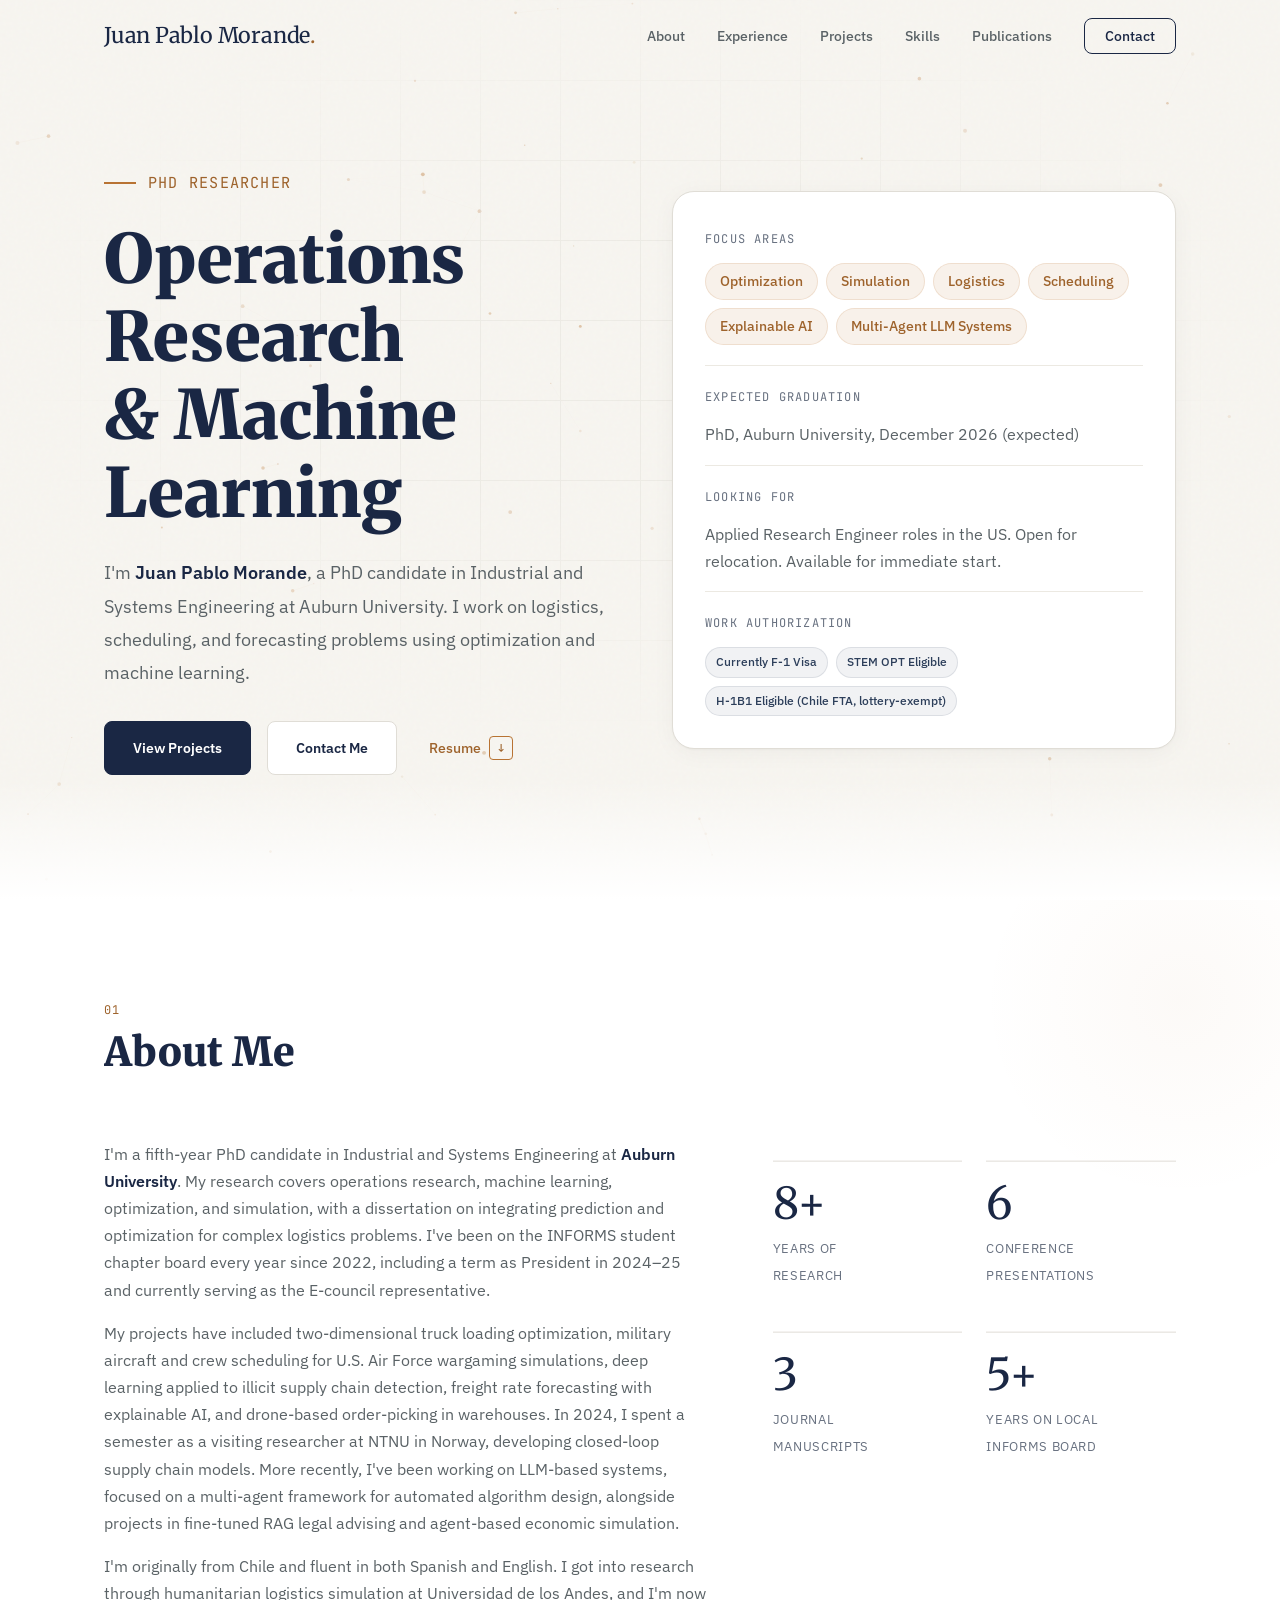
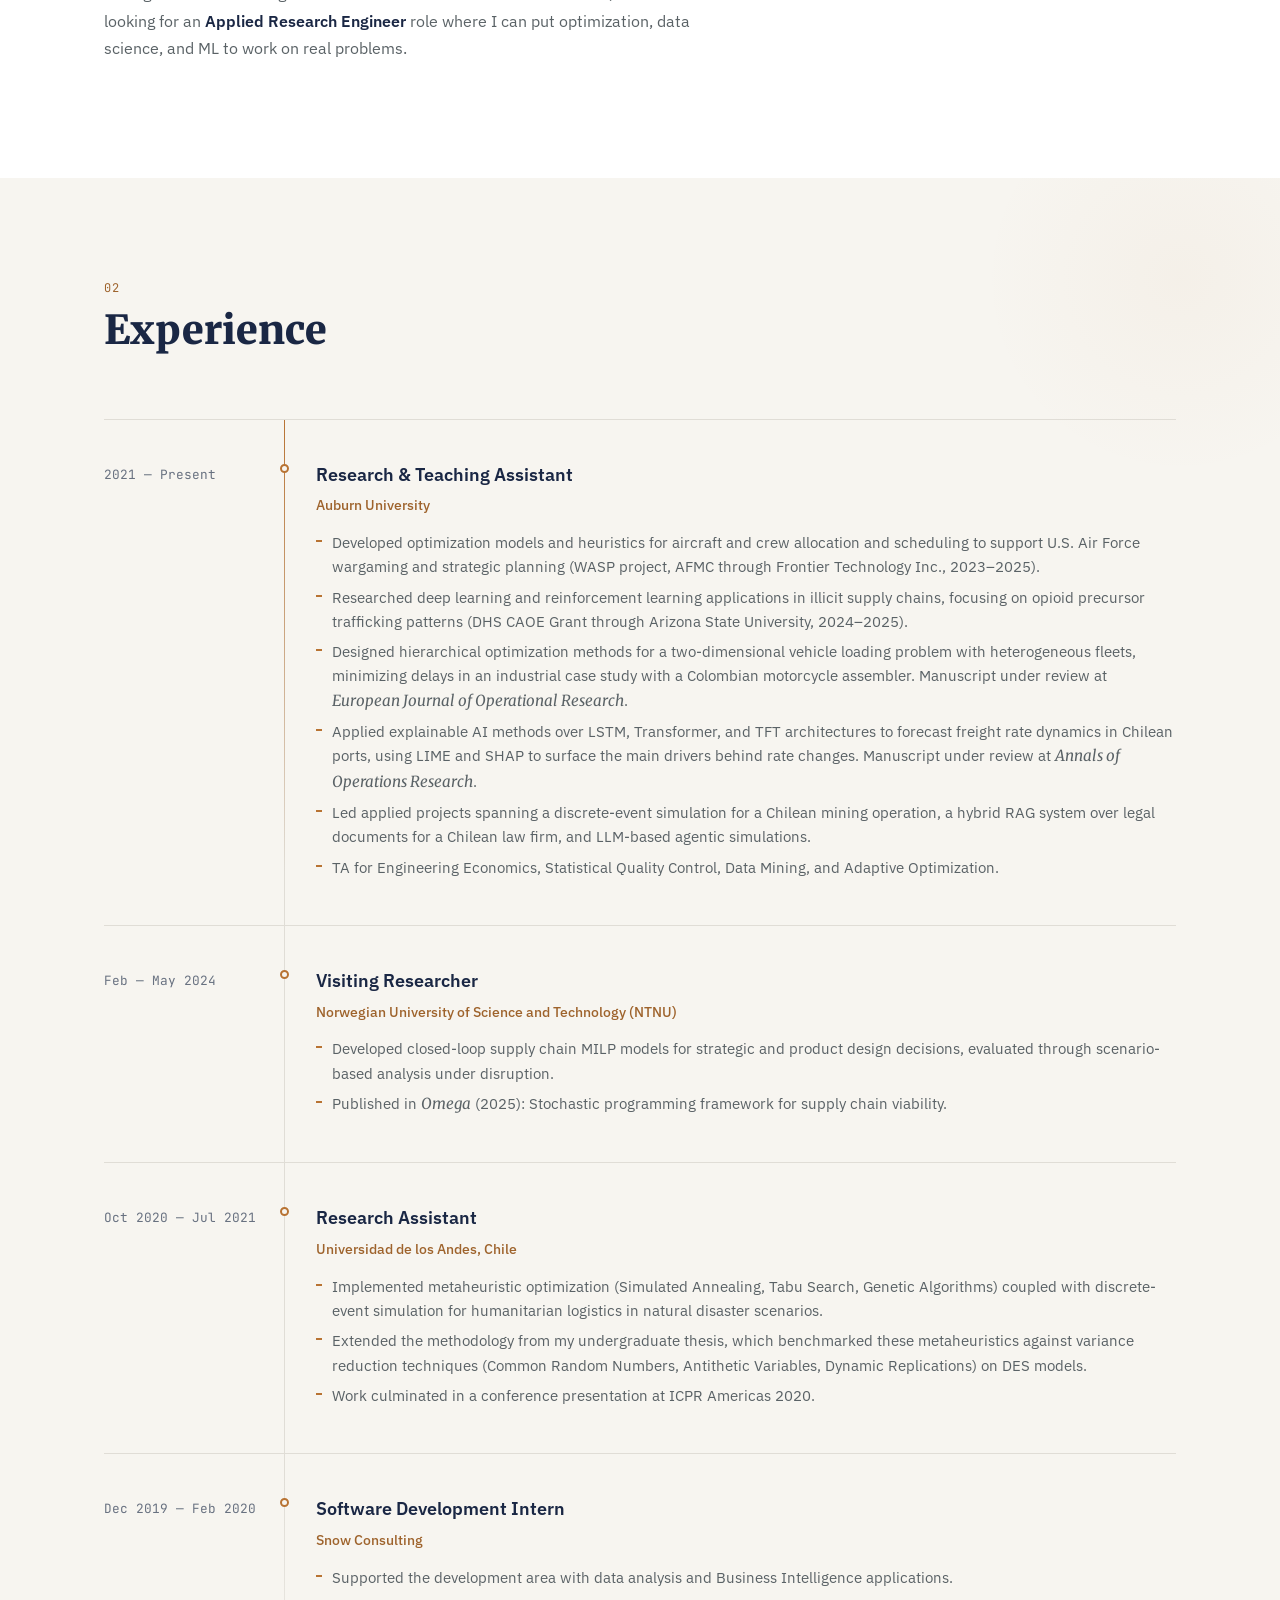
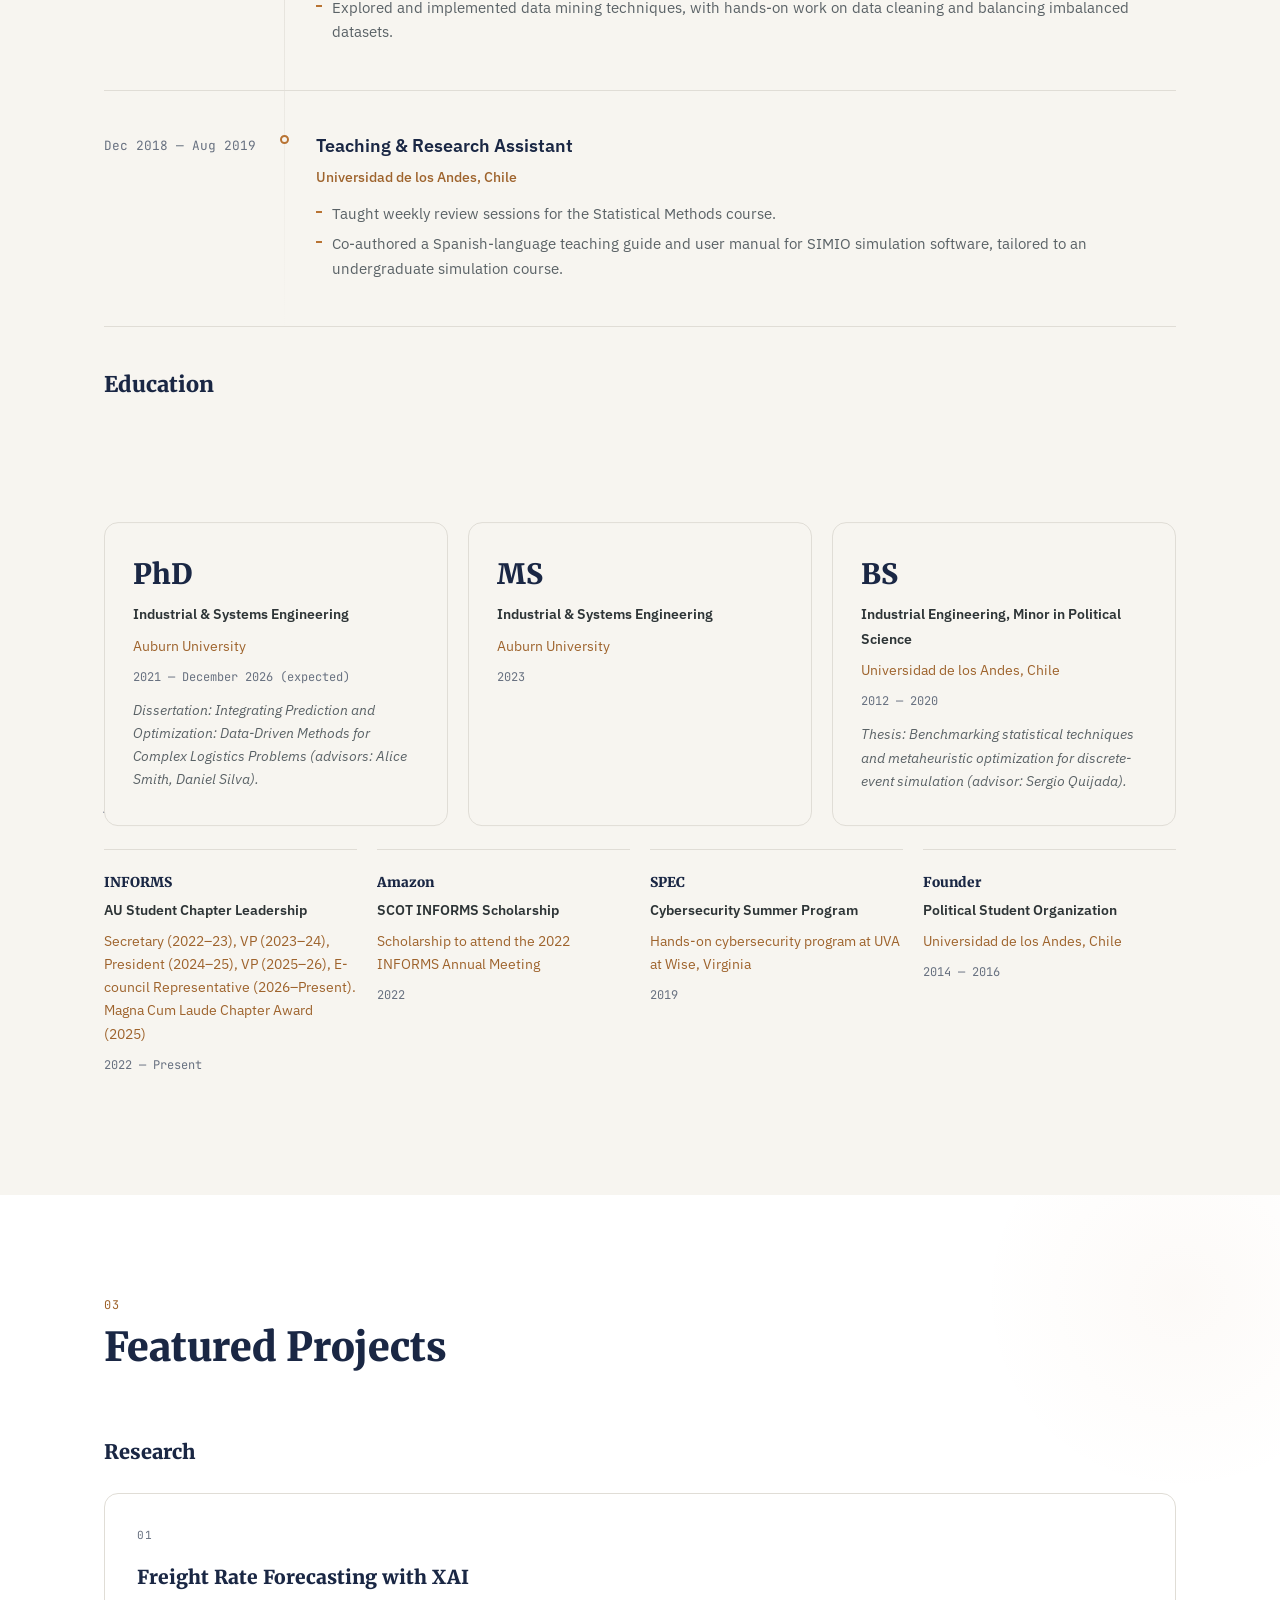
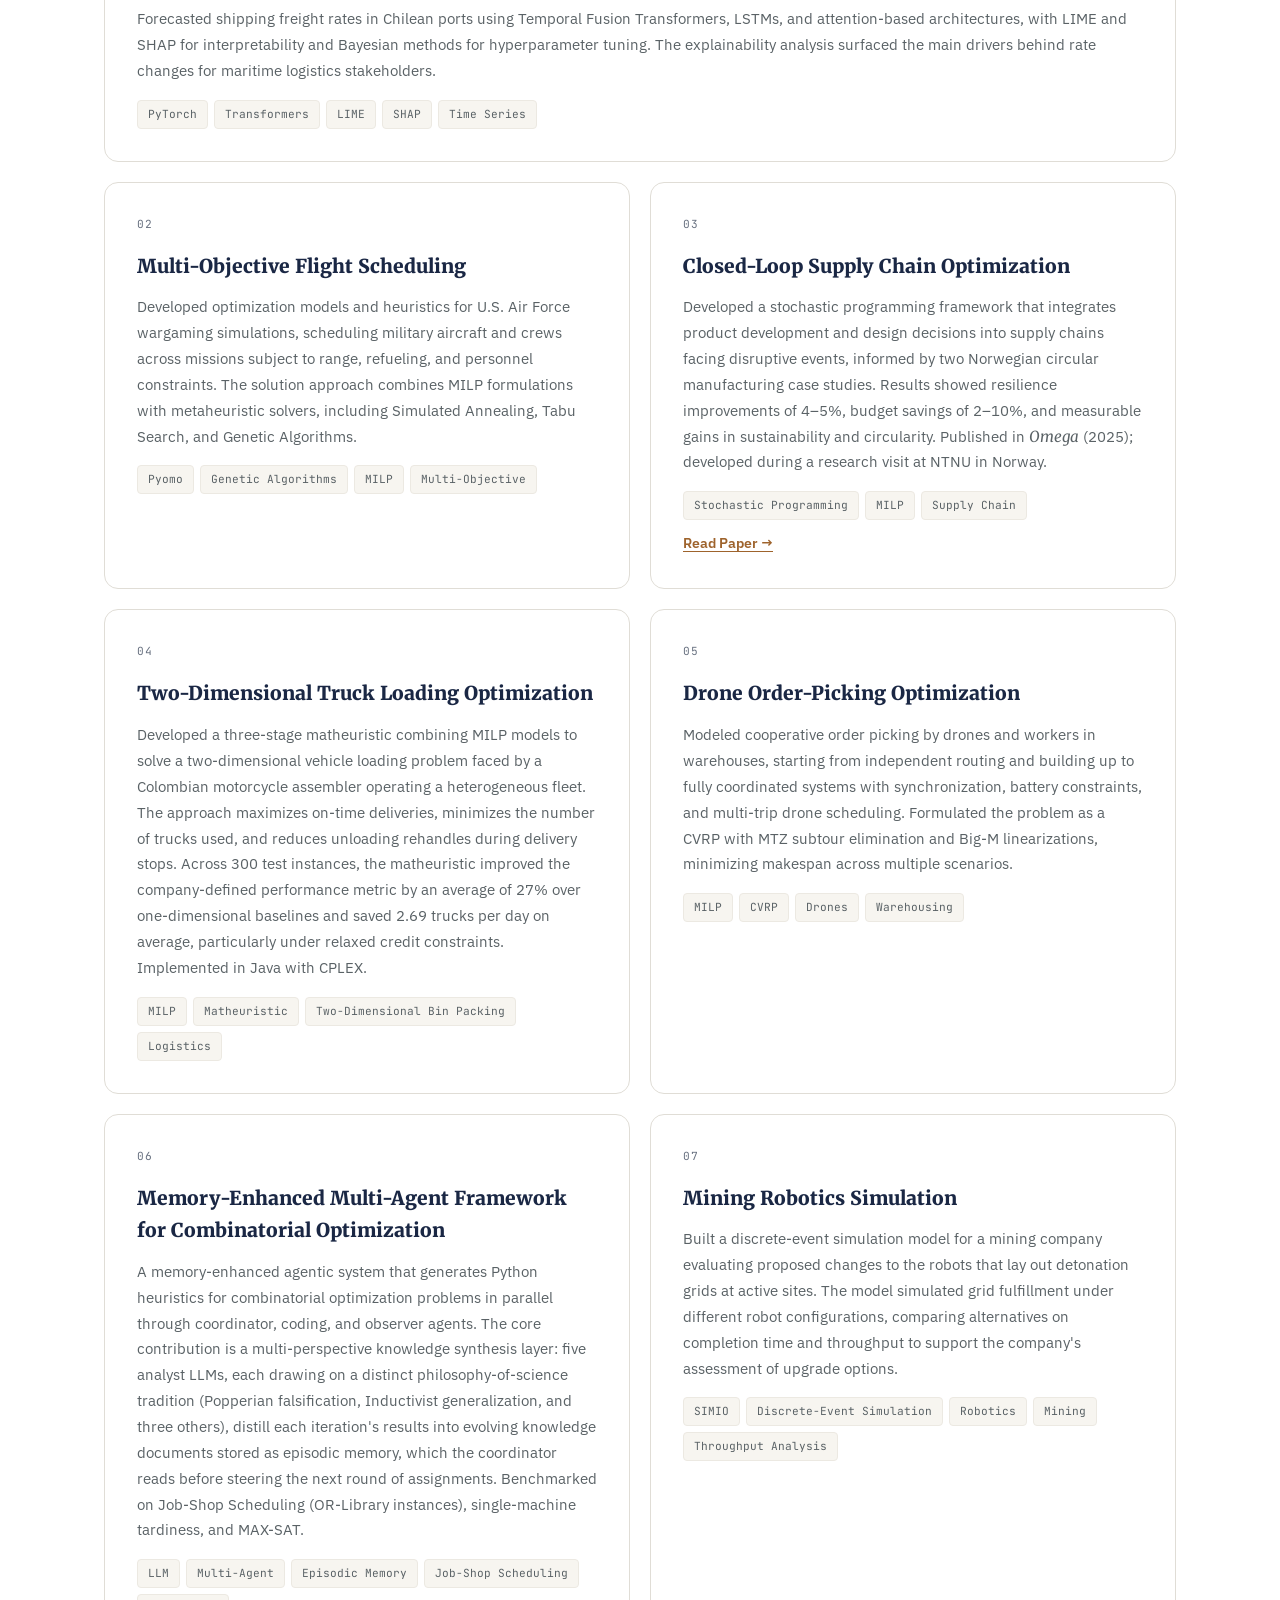
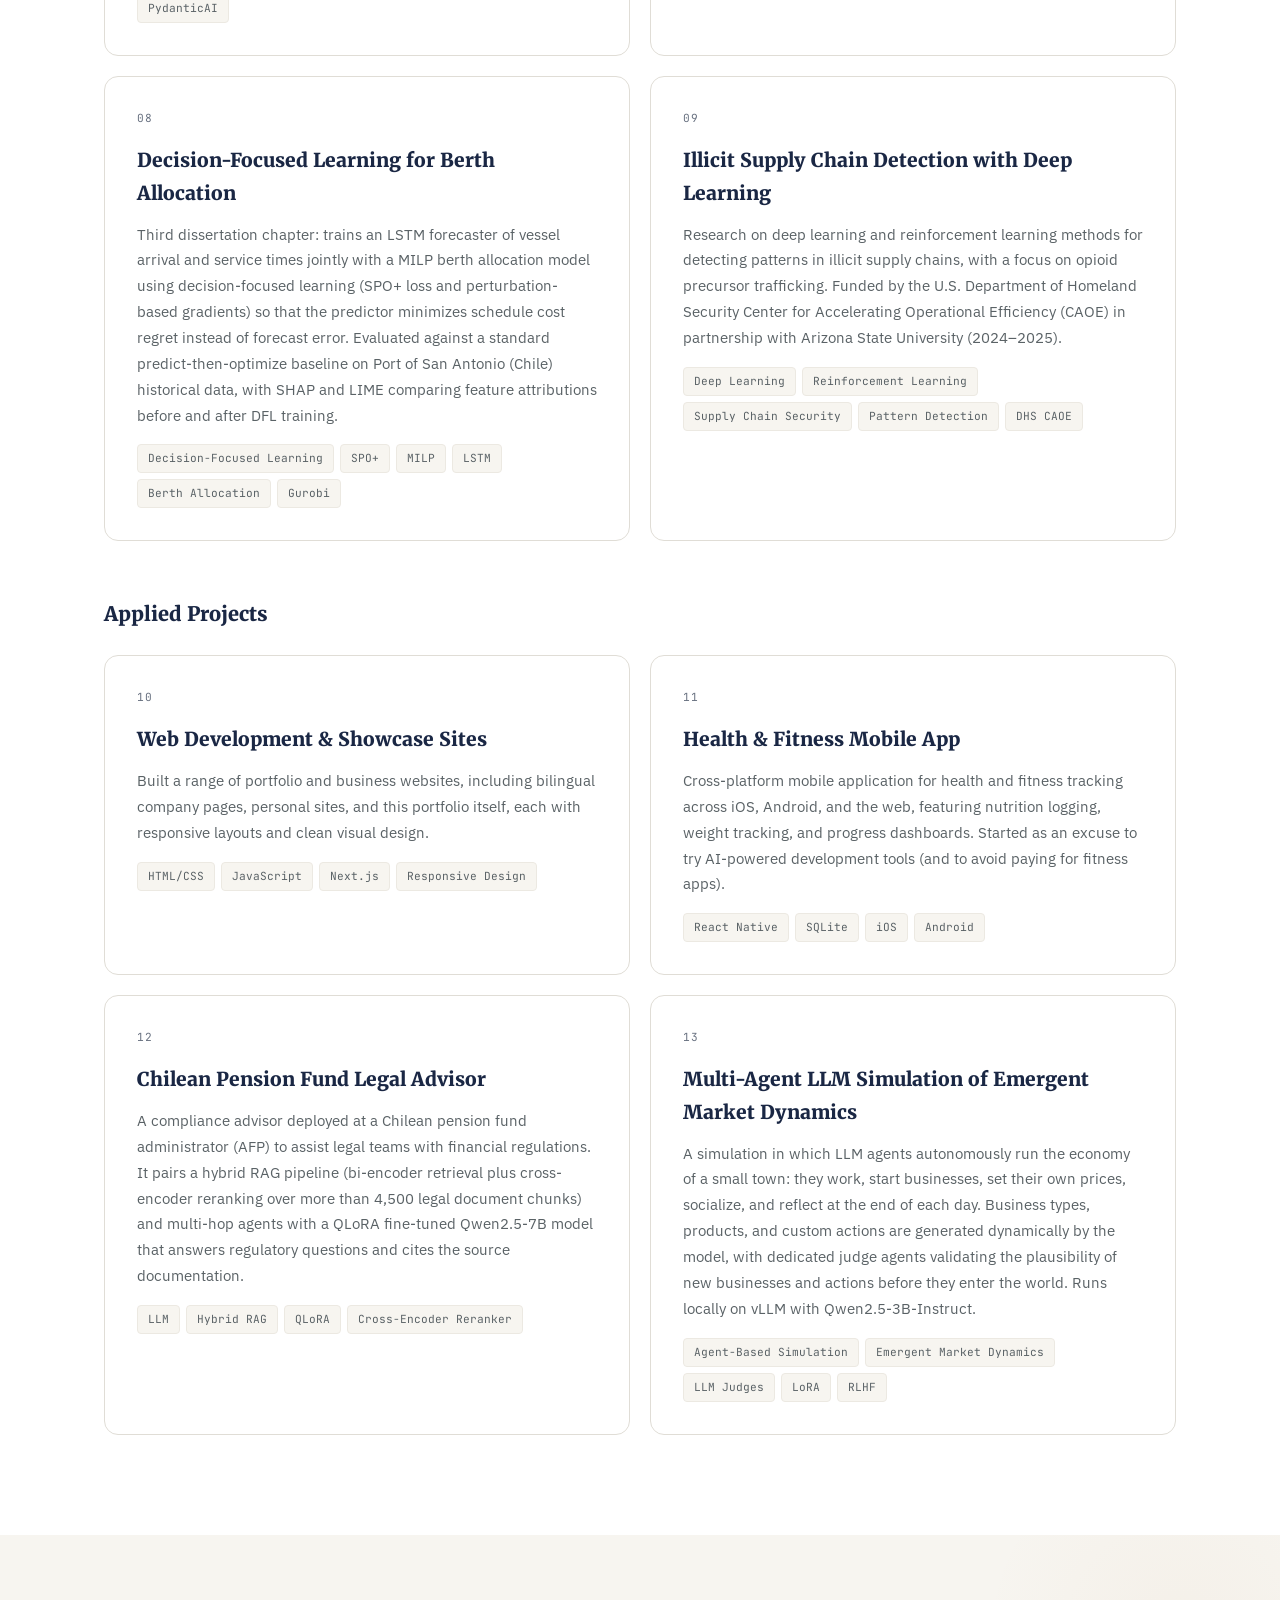
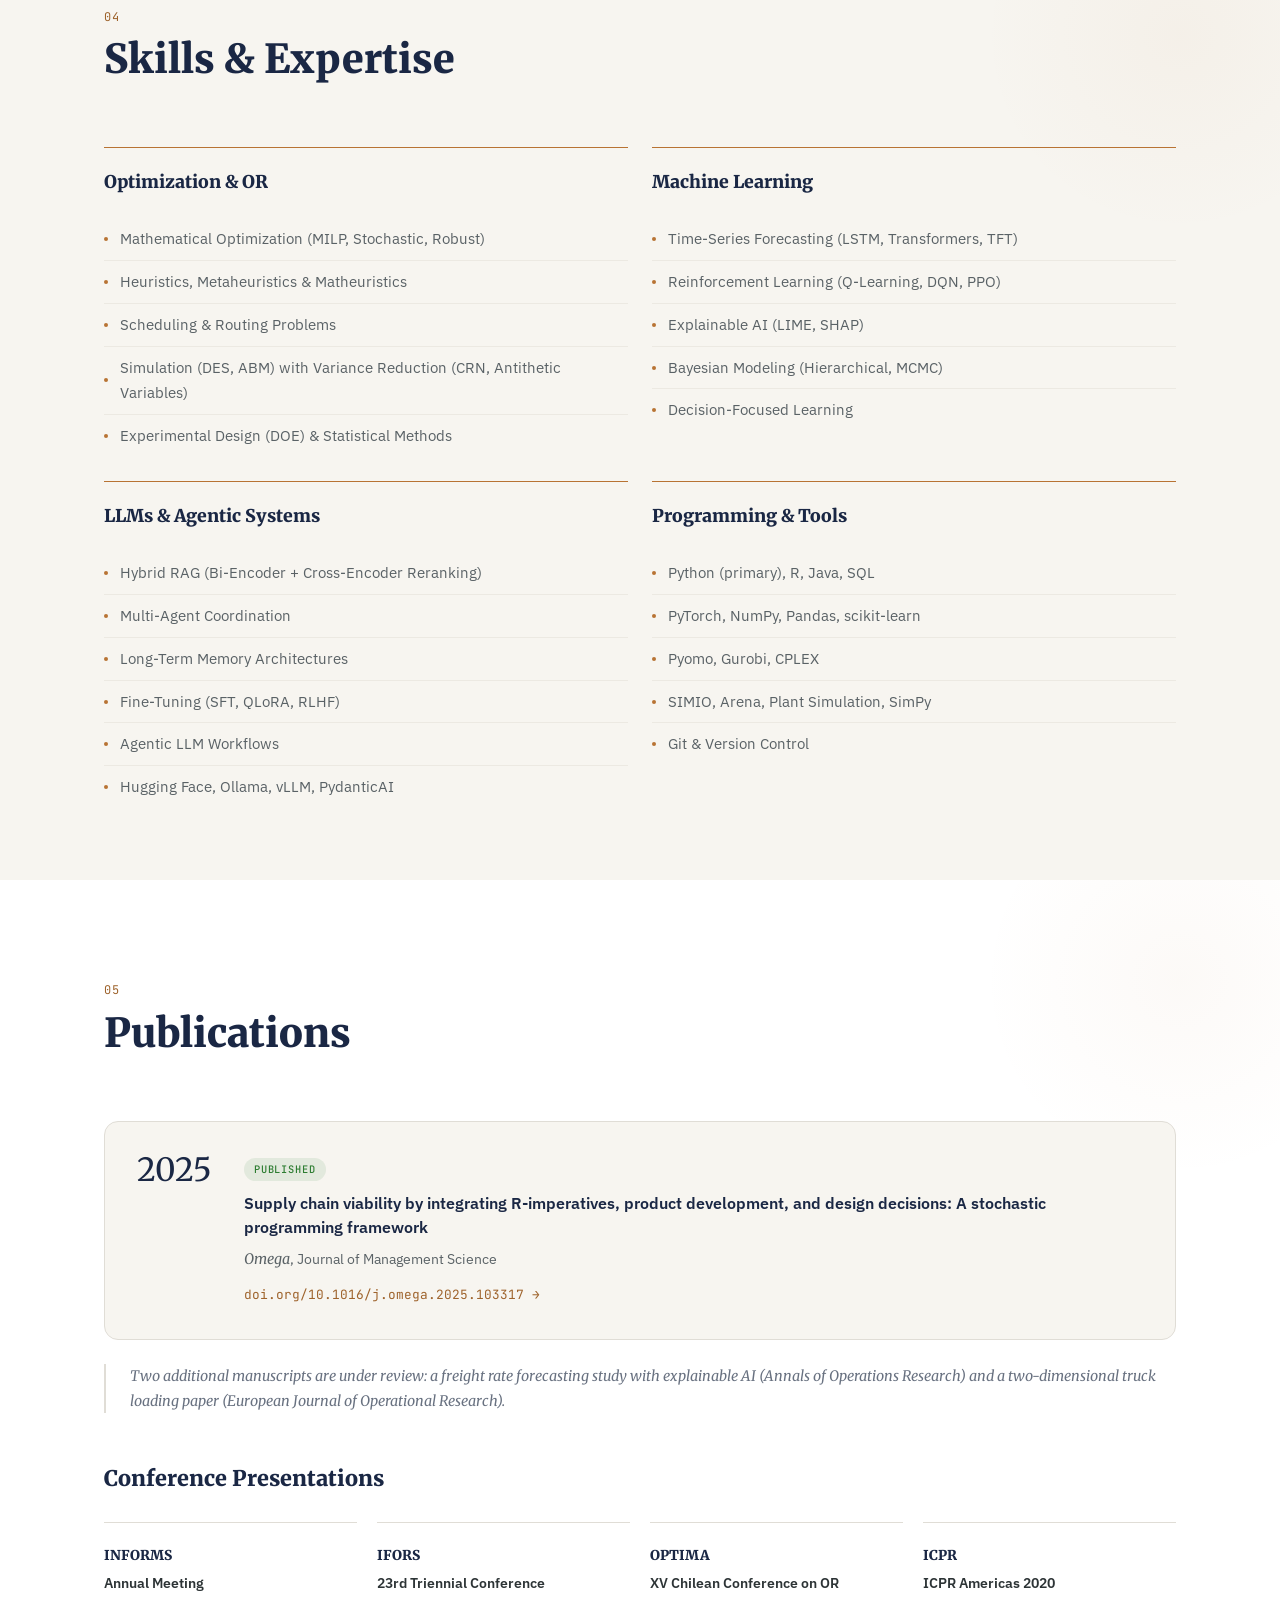
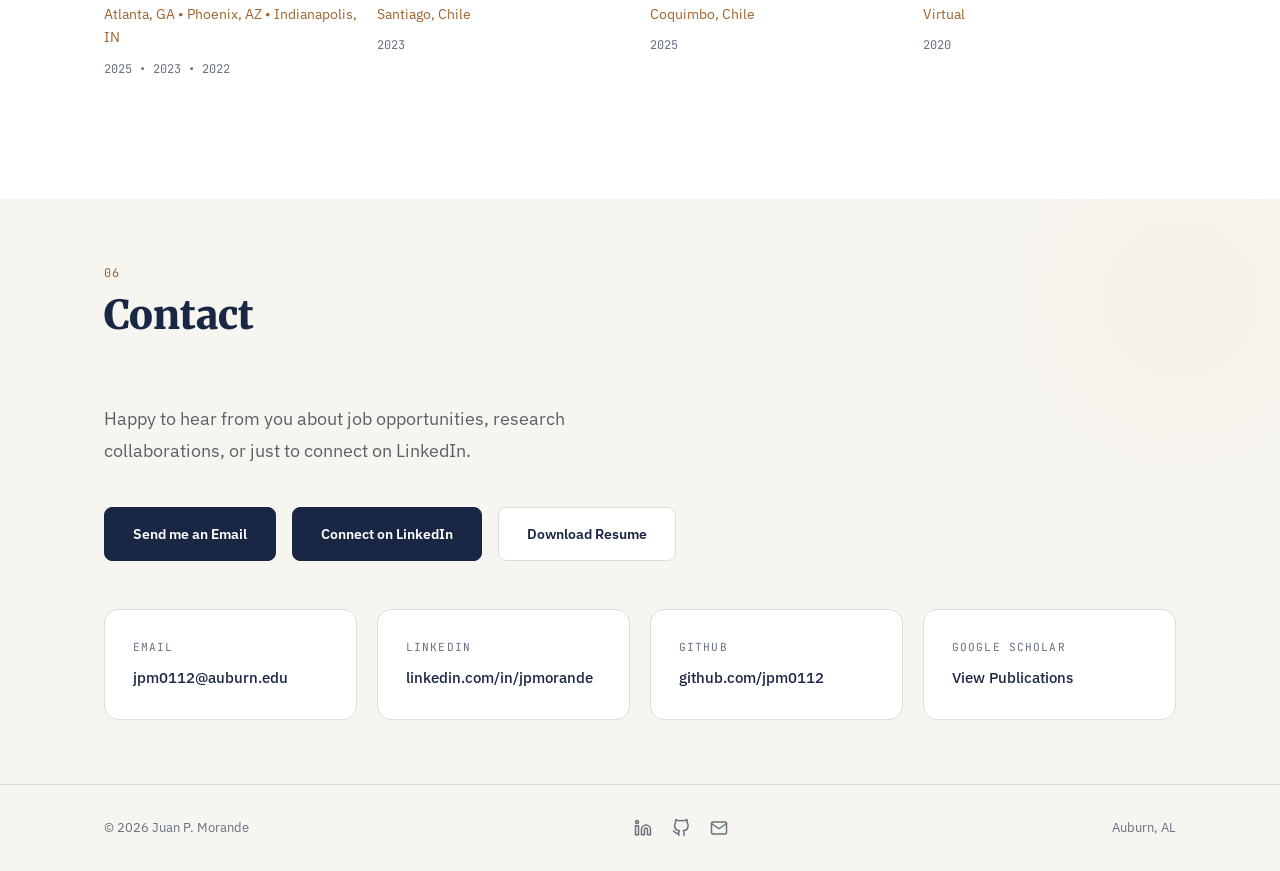
==== commit 5ade6f05: "Restore-original-content-and-hero-particles" ====
--- a/index.html
+++ b/index.html
@@ -20,7 +20,7 @@
   <link rel="preconnect" href="https://fonts.googleapis.com" />
   <link rel="preconnect" href="https://fonts.gstatic.com" crossorigin />
   <link href="https://fonts.googleapis.com/css2?family=Merriweather:ital,wght@0,400;0,900;1,400;1,900&family=IBM+Plex+Sans:wght@400;500;600&family=JetBrains+Mono:wght@400;500&display=swap" rel="stylesheet" />
-  <link rel="stylesheet" href="styles.css?v=20" />
+  <link rel="stylesheet" href="styles.css?v=21" />
   <noscript>
     <style>
       /* Scroll reveals are JS-driven; without JS the content must still be visible. */
@@ -58,24 +58,24 @@
   <!-- Hero Section -->
   <section class="hero" id="hero">
     <div class="hero__bg">
+      <canvas class="hero__particles" id="heroParticles" aria-hidden="true"></canvas>
       <div class="hero__grid-pattern"></div>
     </div>
     <div class="container hero__container">
       <div class="hero__left">
         <div class="hero__label anim-reveal" style="--d:0">
           <span class="hero__label-line"></span>
-          <span>Operations Research · Machine Learning</span>
+          <span>PhD Researcher</span>
         </div>
         <h1 class="hero__title">
-          <span class="anim-clip" style="--d:1">Better logistics</span>
-          <span class="anim-clip" style="--d:2">decisions.</span>
+          <span class="anim-clip" style="--d:1">Operations Research</span>
+          <span class="anim-clip" style="--d:2"><em>&</em> Machine Learning</span>
         </h1>
         <p class="hero__desc anim-reveal" style="--d:3">
           I'm <strong>Juan Pablo Morande</strong>, a PhD candidate in Industrial and Systems Engineering
-          at Auburn University. I build machine learning and optimization methods for logistics,
-          scheduling, and supply chains.
+          at Auburn University. I work on logistics, scheduling, and forecasting problems
+          using optimization and machine learning.
         </p>
-        <p class="hero__availability anim-reveal" style="--d:3">Seeking applied research roles in the US · Open to relocation · Available for immediate start</p>
         <div class="hero__actions anim-reveal" style="--d:4">
           <a href="#projects" class="btn btn--filled">View Projects</a>
           <a href="#contact" class="btn btn--ghost">Contact Me</a>
@@ -84,11 +84,36 @@
       </div>
       <div class="hero__right anim-reveal" style="--d:2">
         <div class="hero__card">
-          <h2 class="hero__card-heading">Selected work</h2>
-          <a class="hero__proof" href="#project-truck"><span class="hero__proof-value">27%</span><span><strong>Truck loading</strong><br />Improvement over one-dimensional baselines across 300 instances</span></a>
-          <a class="hero__proof" href="#project-supply"><span class="hero__proof-value">4–5%</span><span><strong>Supply chain resilience</strong><br />Improvement in published stochastic programming research</span></a>
-          <a class="hero__proof" href="#project-freight"><span class="hero__proof-value">XAI</span><span><strong>Freight forecasting</strong><br />Interpretable models for Chilean port rates</span></a>
-          <p class="hero__card-footnote">PhD expected December 2026 · Currently F-1 · STEM OPT and H-1B1 eligible</p>
+          <div class="hero__card-row">
+            <span class="hero__card-label">Focus Areas</span>
+          </div>
+          <div class="hero__card-tags">
+            <span>Optimization</span>
+            <span>Simulation</span>
+            <span>Logistics</span>
+            <span>Scheduling</span>
+            <span>Explainable AI</span>
+            <span>Multi-Agent LLM Systems</span>
+          </div>
+          <div class="hero__card-divider"></div>
+          <div class="hero__card-row">
+            <span class="hero__card-label">Expected Graduation</span>
+          </div>
+          <p class="hero__card-text">PhD, Auburn University, December 2026 (expected)</p>
+          <div class="hero__card-divider"></div>
+          <div class="hero__card-row">
+            <span class="hero__card-label">Looking For</span>
+          </div>
+          <p class="hero__card-text">Applied Research Engineer roles in the US. Open for relocation. Available for immediate start.</p>
+          <div class="hero__card-divider"></div>
+          <div class="hero__card-row">
+            <span class="hero__card-label">Work Authorization</span>
+          </div>
+          <div class="hero__card-tags hero__card-tags--small">
+            <span>Currently F-1 Visa</span>
+            <span>STEM OPT Eligible</span>
+            <span>H-1B1 Eligible (Chile FTA, lottery-exempt)</span>
+          </div>
         </div>
       </div>
     </div>
@@ -301,18 +326,15 @@
       </div>
 
       <div class="projects__grid">
-        <article class="project project--featured reveal" id="project-freight" style="--d:0">
+        <article class="project project--featured reveal" style="--d:0">
           <span class="project__num">01</span>
           <div class="project__content">
             <h3>Freight Rate Forecasting with XAI</h3>
-            <p><strong>Problem:</strong> Forecast shipping freight rates in Chilean ports.</p>
-            <p><strong>Approach:</strong> Compared Temporal Fusion Transformers, LSTMs, and attention-based models, with Bayesian tuning and LIME/SHAP explanations.</p>
-            <p><strong>Result:</strong> Surfaced the main drivers behind rate changes for maritime logistics stakeholders.</p>
+            <p>Forecasted shipping freight rates in Chilean ports using Temporal Fusion Transformers, LSTMs, and attention-based architectures, with LIME and SHAP for interpretability and Bayesian methods for hyperparameter tuning. The explainability analysis surfaced the main drivers behind rate changes for maritime logistics stakeholders.</p>
             <div class="project__tags">
               <span>PyTorch</span><span>Transformers</span><span>LIME</span><span>SHAP</span><span>Time Series</span>
             </div>
           </div>
-          <a href="https://github.com/jpm0112/shippingNN" target="_blank" rel="noopener" class="project__link">View research code</a>
         </article>
 
         <article class="project reveal" style="--d:1">
@@ -326,32 +348,27 @@
           </div>
         </article>
 
-        <article class="project reveal" id="project-supply" style="--d:2">
+        <article class="project reveal" style="--d:2">
           <span class="project__num">03</span>
           <div class="project__content">
             <h3>Closed-Loop Supply Chain Optimization</h3>
-            <p><strong>Problem:</strong> Design viable supply chains when disruptions and product decisions interact.</p>
-            <p><strong>Approach:</strong> Developed a stochastic programming framework informed by two Norwegian circular manufacturing case studies during a research visit at NTNU.</p>
-            <p><strong>Result:</strong> Resilience improved 4–5% and budgets fell 2–10%, with gains in sustainability and circularity. Published in <em>Omega</em> (2025).</p>
+            <p>Developed a stochastic programming framework that integrates product development and design decisions into supply chains facing disruptive events, informed by two Norwegian circular manufacturing case studies. Results showed resilience improvements of 4–5%, budget savings of 2–10%, and measurable gains in sustainability and circularity. Published in <em>Omega</em> (2025); developed during a research visit at NTNU in Norway.</p>
             <div class="project__tags">
               <span>Stochastic Programming</span><span>MILP</span><span>Supply Chain</span>
             </div>
           </div>
-          <a href="https://doi.org/10.1016/j.omega.2025.103317" target="_blank" rel="noopener" class="project__link">Read paper</a>
-        </article>
-
-        <article class="project reveal" id="project-truck" style="--d:3">
+          <a href="https://doi.org/10.1016/j.omega.2025.103317" target="_blank" rel="noopener" class="project__link">Read Paper &rarr;</a>
+        </article>
+
+        <article class="project reveal" style="--d:3">
           <span class="project__num">04</span>
           <div class="project__content">
             <h3>Two-Dimensional Truck Loading Optimization</h3>
-            <p><strong>Problem:</strong> Load a Colombian motorcycle assembler’s heterogeneous fleet while limiting delays and unloading rehandles.</p>
-            <p><strong>Approach:</strong> Built a three-stage MILP matheuristic in Java and CPLEX.</p>
-            <p><strong>Result:</strong> Across 300 test instances, improved the company-defined metric by an average of 27% over one-dimensional baselines and saved 2.69 trucks per day on average, particularly under relaxed credit constraints.</p>
+            <p>Developed a three-stage matheuristic combining MILP models to solve a two-dimensional vehicle loading problem faced by a Colombian motorcycle assembler operating a heterogeneous fleet. The approach maximizes on-time deliveries, minimizes the number of trucks used, and reduces unloading rehandles during delivery stops. Across 300 test instances, the matheuristic improved the company-defined performance metric by an average of 27% over one-dimensional baselines and saved 2.69 trucks per day on average, particularly under relaxed credit constraints. Implemented in Java with CPLEX.</p>
             <div class="project__tags">
               <span>MILP</span><span>Matheuristic</span><span>Two-Dimensional Bin Packing</span><span>Logistics</span>
             </div>
           </div>
-          <a href="mailto:jpm0112@auburn.edu?subject=Truck%20loading%20research" class="project__link">Ask about the manuscript</a>
         </article>
 
         <article class="project reveal" style="--d:4">
@@ -374,7 +391,6 @@
               <span>LLM</span><span>Multi-Agent</span><span>Episodic Memory</span><span>Job-Shop Scheduling</span><span>PydanticAI</span>
             </div>
           </div>
-          <a href="https://github.com/jpm0112/swarmLLM" target="_blank" rel="noopener" class="project__link">View research code</a>
         </article>
 
         <article class="project reveal" style="--d:6">
@@ -428,7 +444,6 @@
               <span>HTML/CSS</span><span>JavaScript</span><span>Next.js</span><span>Responsive Design</span>
             </div>
           </div>
-          <a href="https://github.com/jpm0112/pagina-web-lontra" target="_blank" rel="noopener" class="project__link">View example site code</a>
         </article>
 
         <article class="project reveal" style="--d:1">
@@ -637,6 +652,6 @@
     </svg>
   </button>
 
-  <script src="script.js?v=11"></script>
+  <script src="script.js?v=12"></script>
 </body>
 </html>
--- a/styles.css
+++ b/styles.css
@@ -234,6 +234,13 @@
   z-index: 0;
 }
 
+.hero__particles {
+  position: absolute;
+  inset: 0;
+  width: 100%;
+  height: 100%;
+}
+
 .hero__grid-pattern {
   position: absolute;
   inset: 0;
@@ -307,14 +314,8 @@
   font-size: 1.15rem;
   color: var(--text-light);
   max-width: 520px;
-  margin-bottom: 12px;
+  margin-bottom: 32px;
   line-height: 1.8;
-}
-
-.hero__availability {
-  color: var(--navy-light);
-  font-size: 0.88rem;
-  margin-bottom: 32px;
 }
 
 .hero__actions {
@@ -398,47 +399,55 @@
   box-shadow: 0 4px 24px rgba(0,0,0,0.04), 0 1px 2px rgba(0,0,0,0.03);
 }
 
-.hero__card-heading {
-  font-family: var(--font-serif);
-  font-size: 1.3rem;
-  color: var(--navy);
-  margin-bottom: 12px;
-}
-
-.hero__proof {
-  display: grid;
-  grid-template-columns: 72px 1fr;
-  gap: 16px;
-  align-items: start;
-  border-top: 1px solid var(--border-light);
-  padding: 18px 0;
+.hero__card-row { margin-bottom: 12px; }
+
+.hero__card-label {
+  font-family: var(--font-mono);
+  font-size: 0.75rem;
+  text-transform: uppercase;
+  letter-spacing: 0.1em;
+  color: var(--text-lighter);
+}
+
+.hero__card-tags {
+  display: flex;
+  flex-wrap: wrap;
+  gap: 8px;
+  margin-bottom: 20px;
+}
+
+.hero__card-tags span {
+  font-size: 0.85rem;
+  font-weight: 500;
+  padding: 6px 14px;
+  border-radius: 100px;
+  background: var(--copper-dim);
+  color: var(--copper-text);
+  border: 1px solid rgba(184, 115, 51, 0.15);
+}
+
+.hero__card-tags--small {
+  margin-bottom: 0;
+}
+
+.hero__card-tags--small span {
+  font-size: 0.75rem;
+  padding: 4px 10px;
+  background: rgba(26, 39, 68, 0.06);
+  color: var(--navy-light);
+  border-color: rgba(26, 39, 68, 0.1);
+}
+
+.hero__card-divider {
+  height: 1px;
+  background: var(--border-light);
+  margin: 16px 0;
+}
+
+.hero__card-text {
+  font-size: 1rem;
   color: var(--text-light);
-  font-size: 0.85rem;
-  line-height: 1.5;
-}
-
-.hero__proof:hover strong {
-  text-decoration: underline;
-  text-underline-offset: 3px;
-}
-
-.hero__proof-value {
-  font-family: var(--font-serif);
-  font-size: 1.45rem;
-  font-weight: 900;
-  line-height: 1.2;
-  color: var(--copper-text);
-}
-
-.hero__proof strong {
-  font-size: 0.98rem;
-}
-
-.hero__card-footnote {
-  border-top: 1px solid var(--border-light);
-  padding-top: 18px;
-  color: var(--text-light);
-  font-size: 0.78rem;
+  margin-bottom: 4px;
 }
 
 /* Hero to section transition */
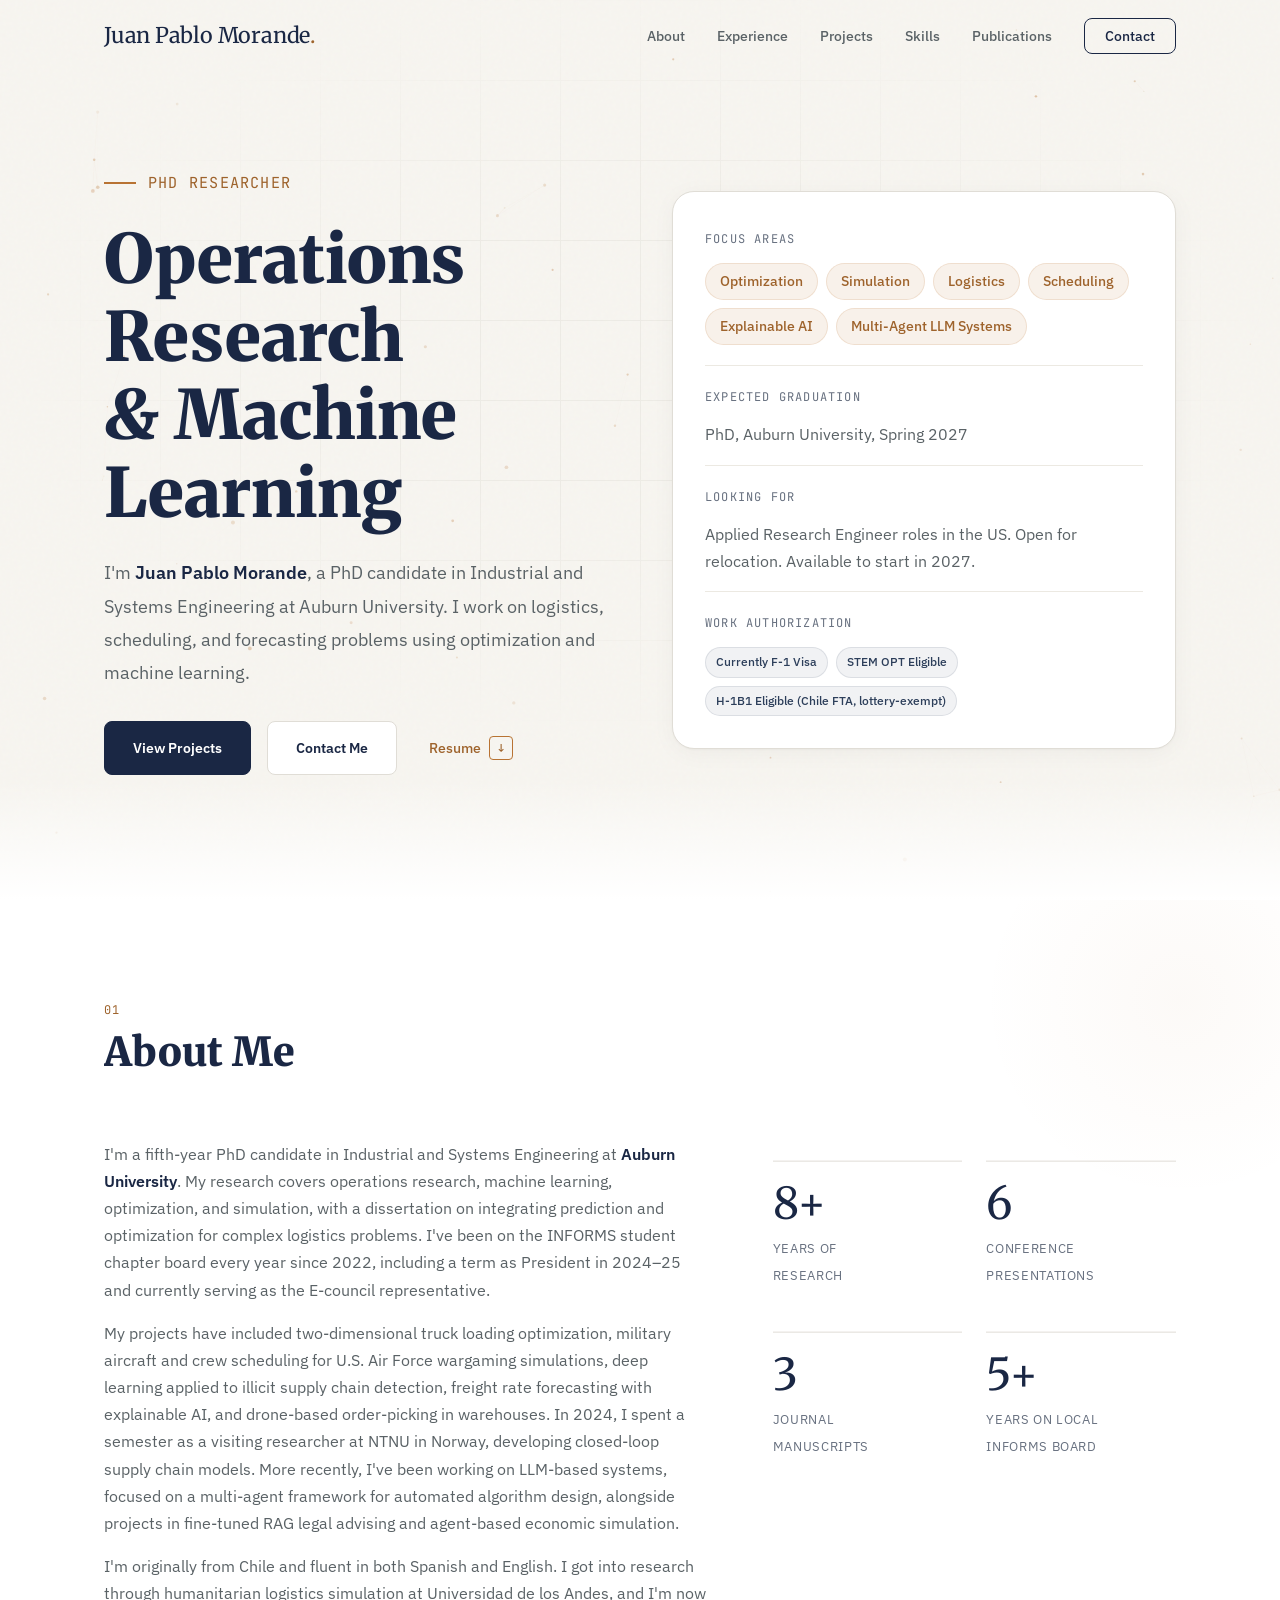
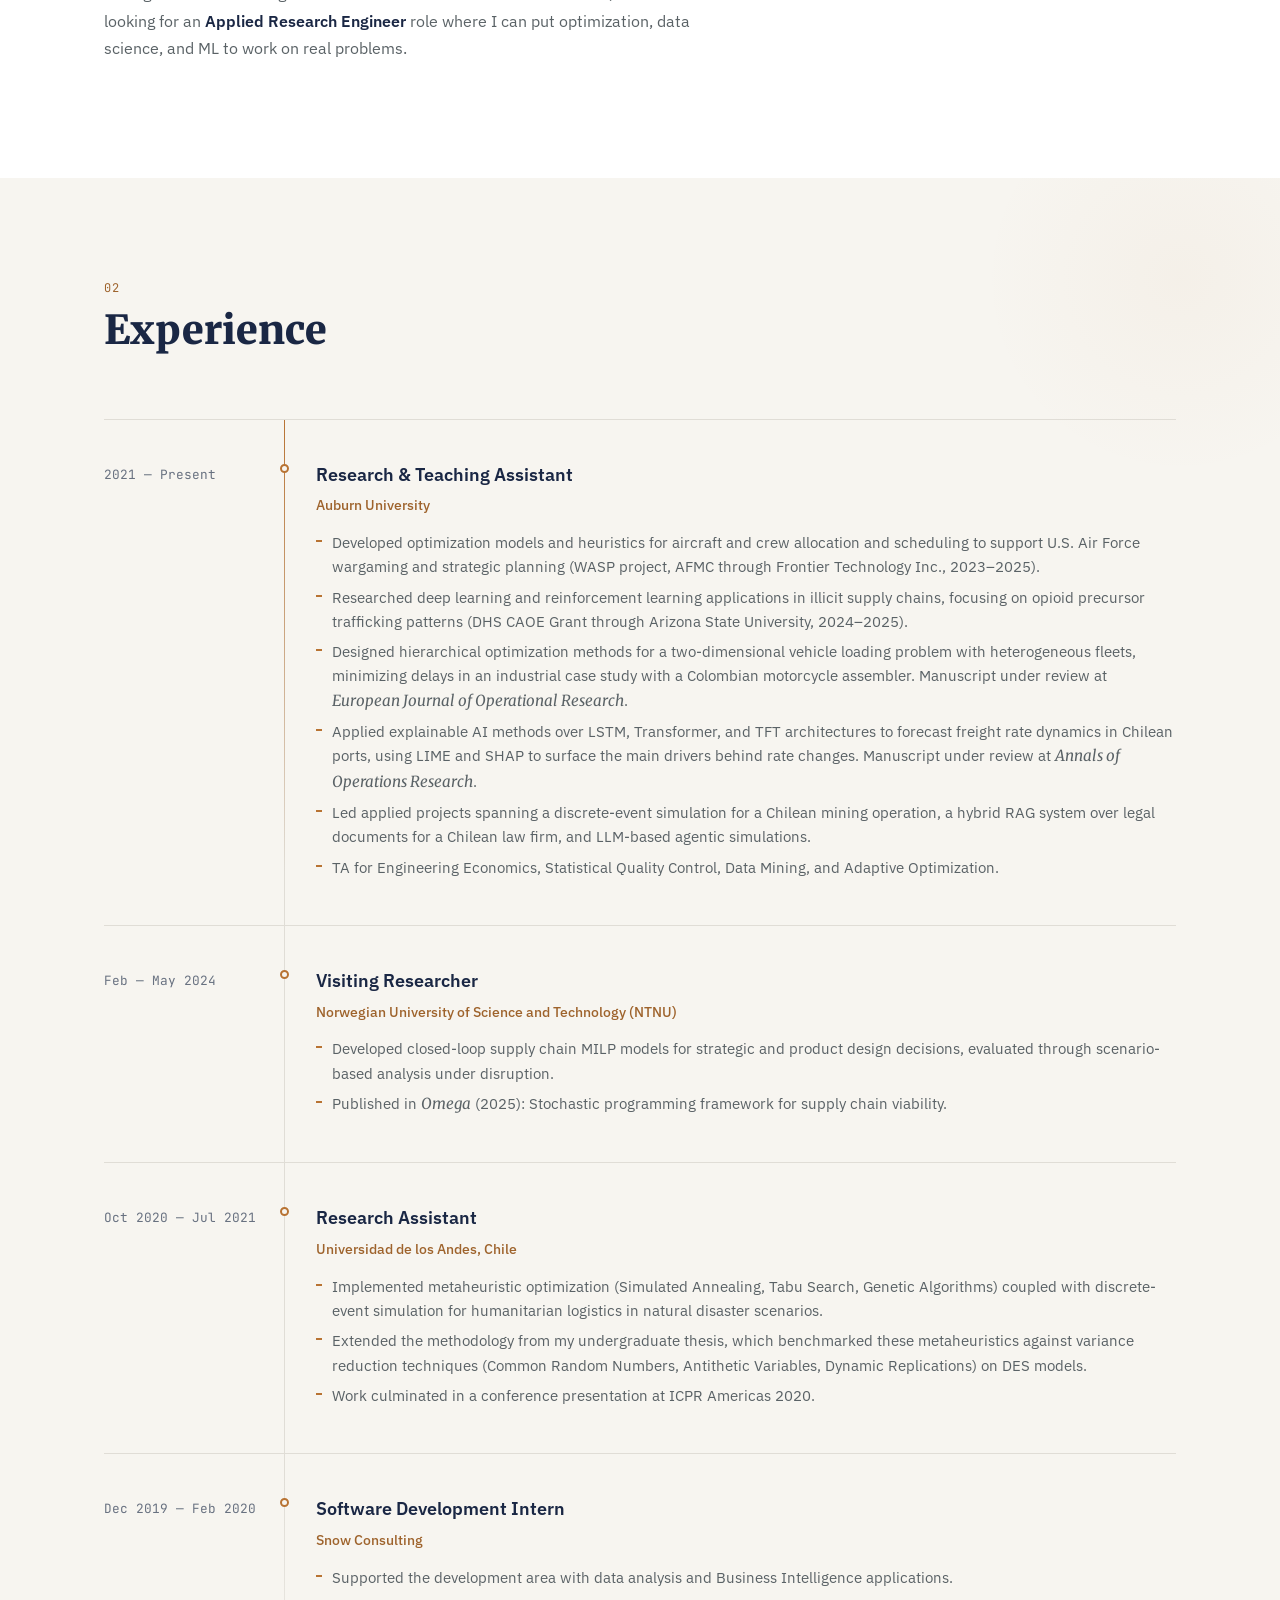
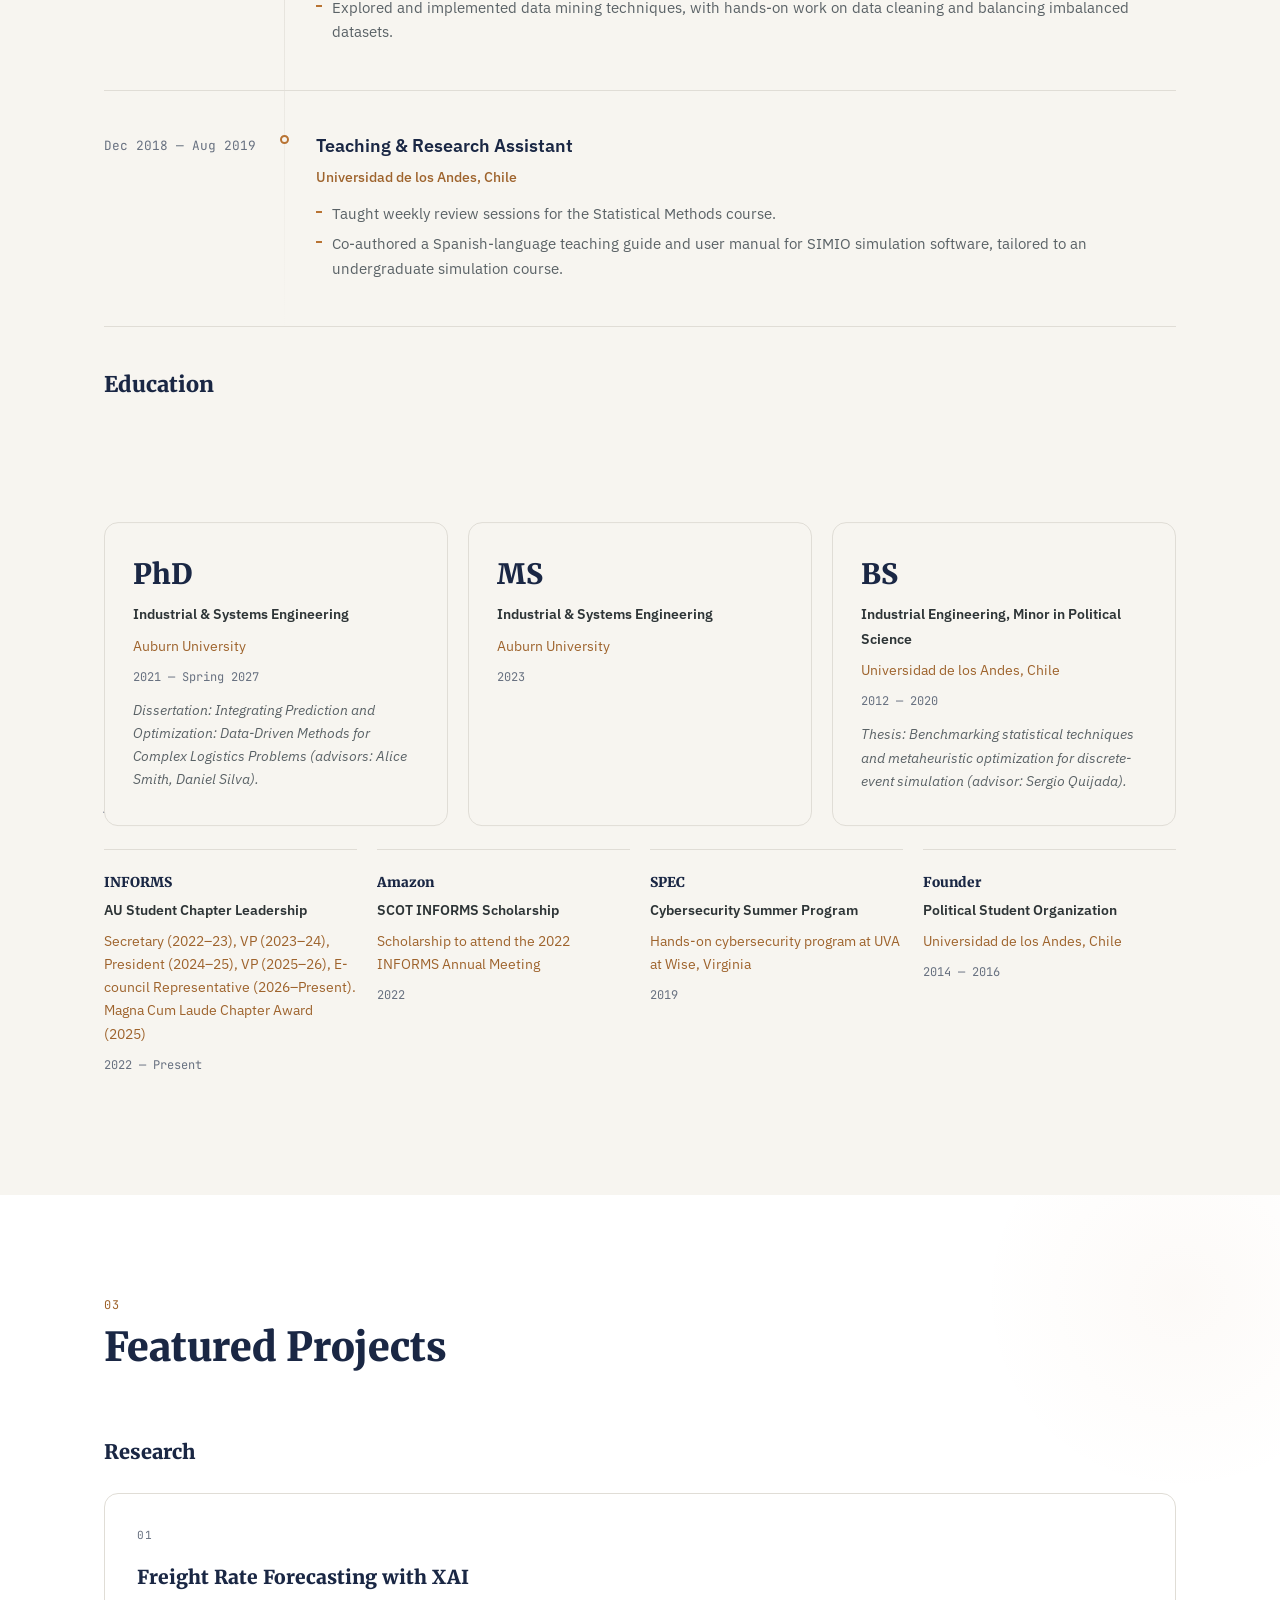
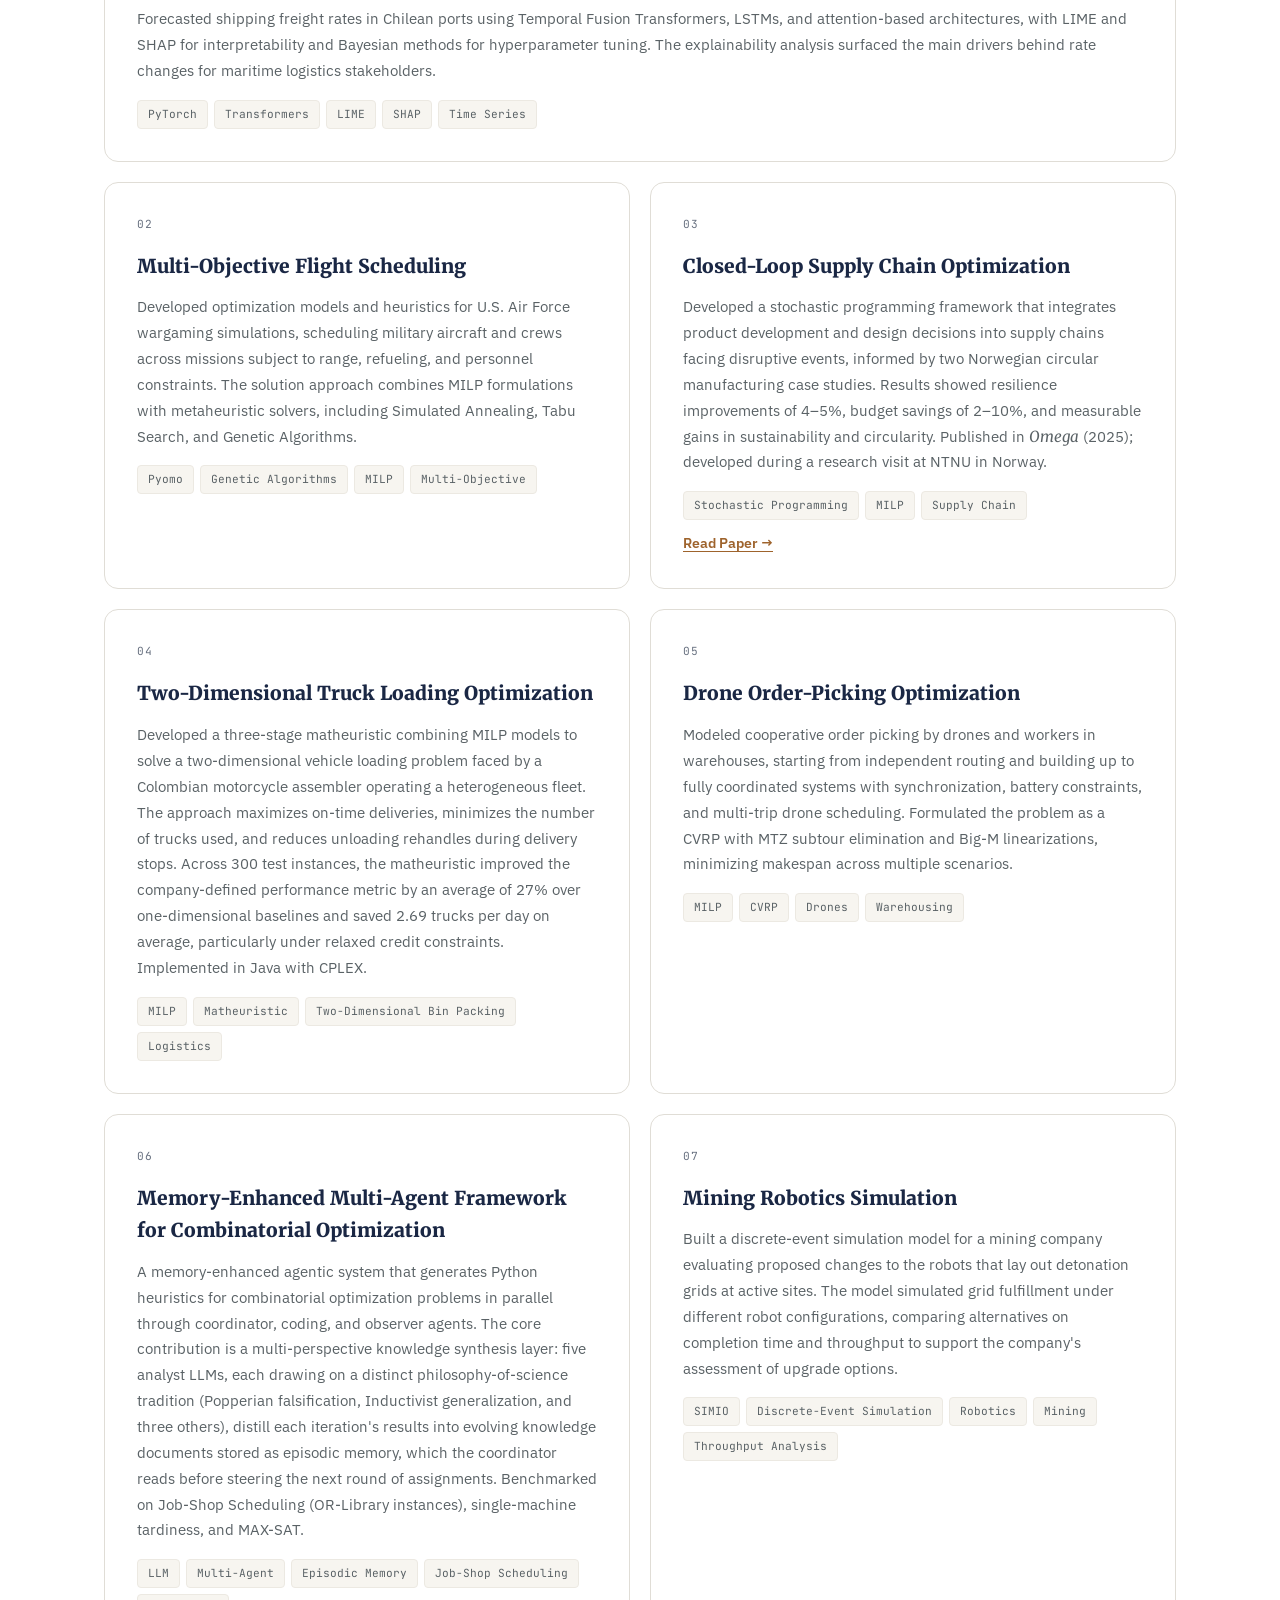
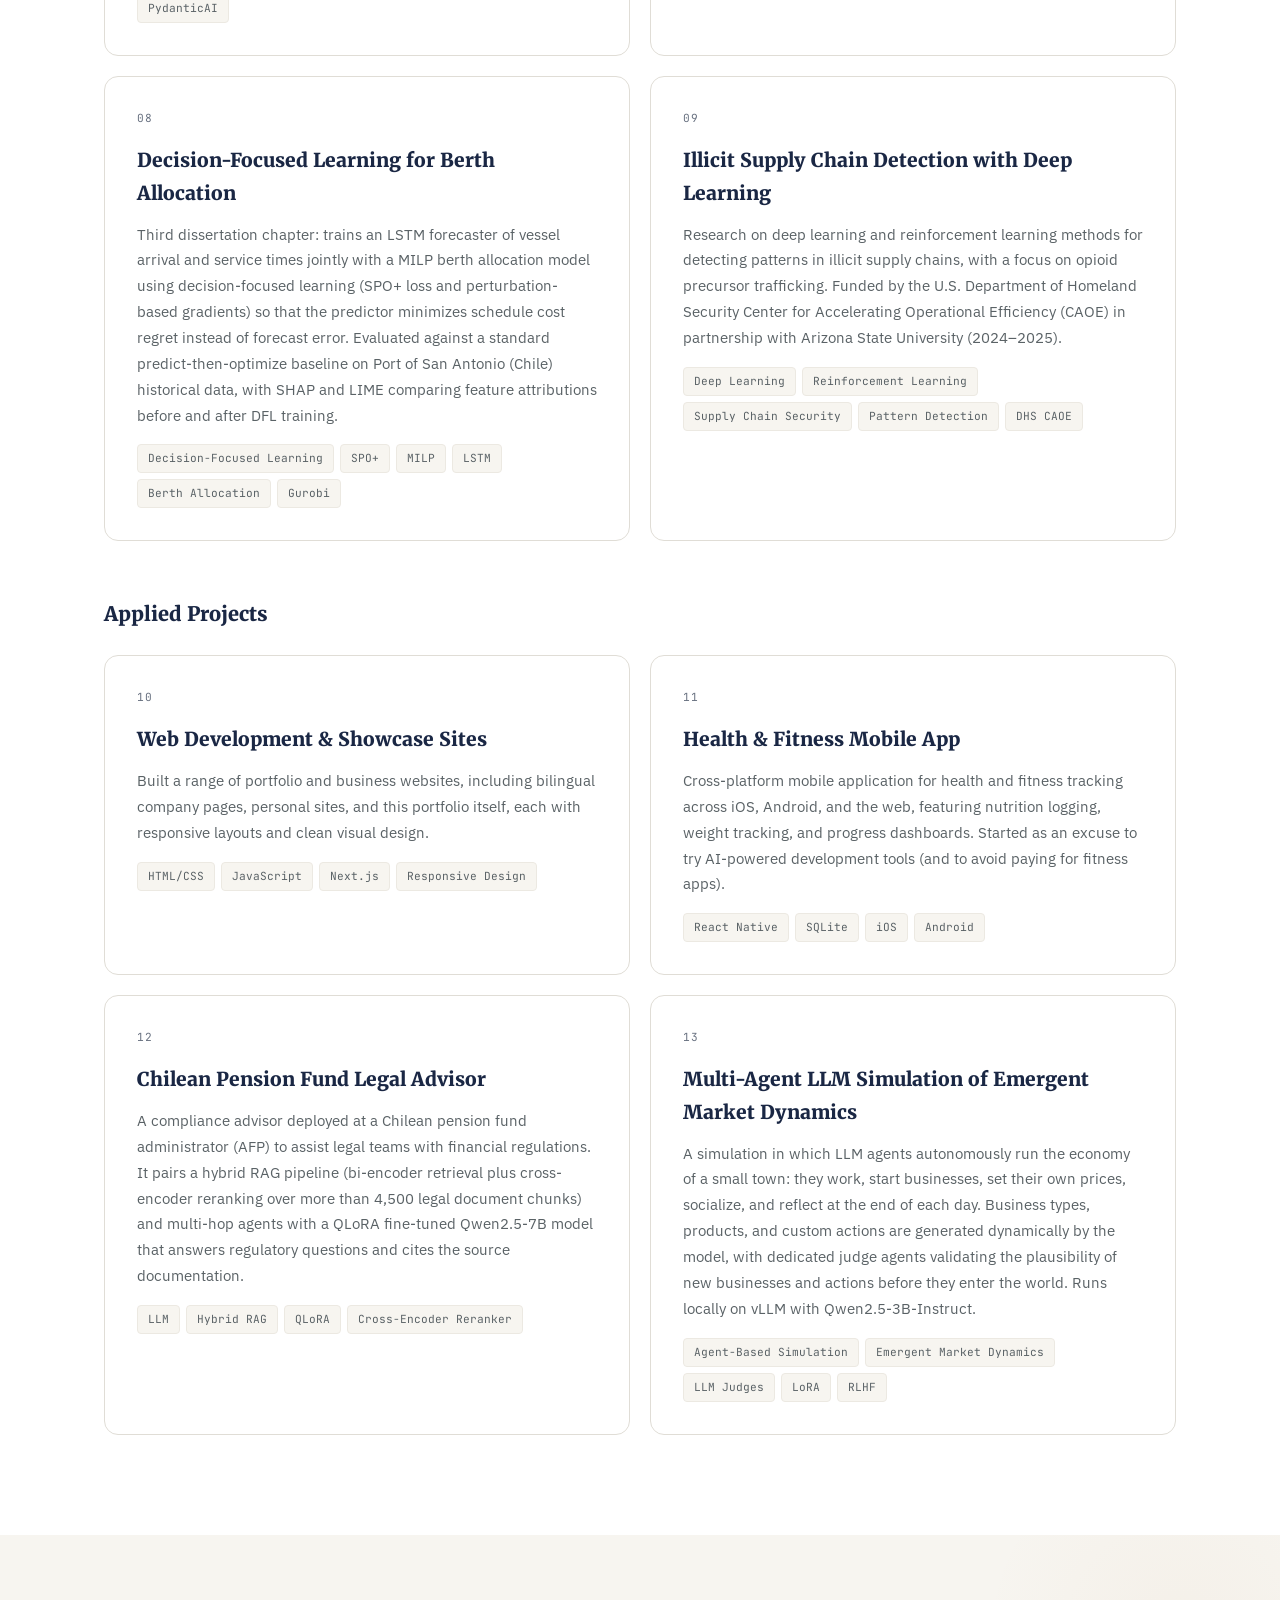
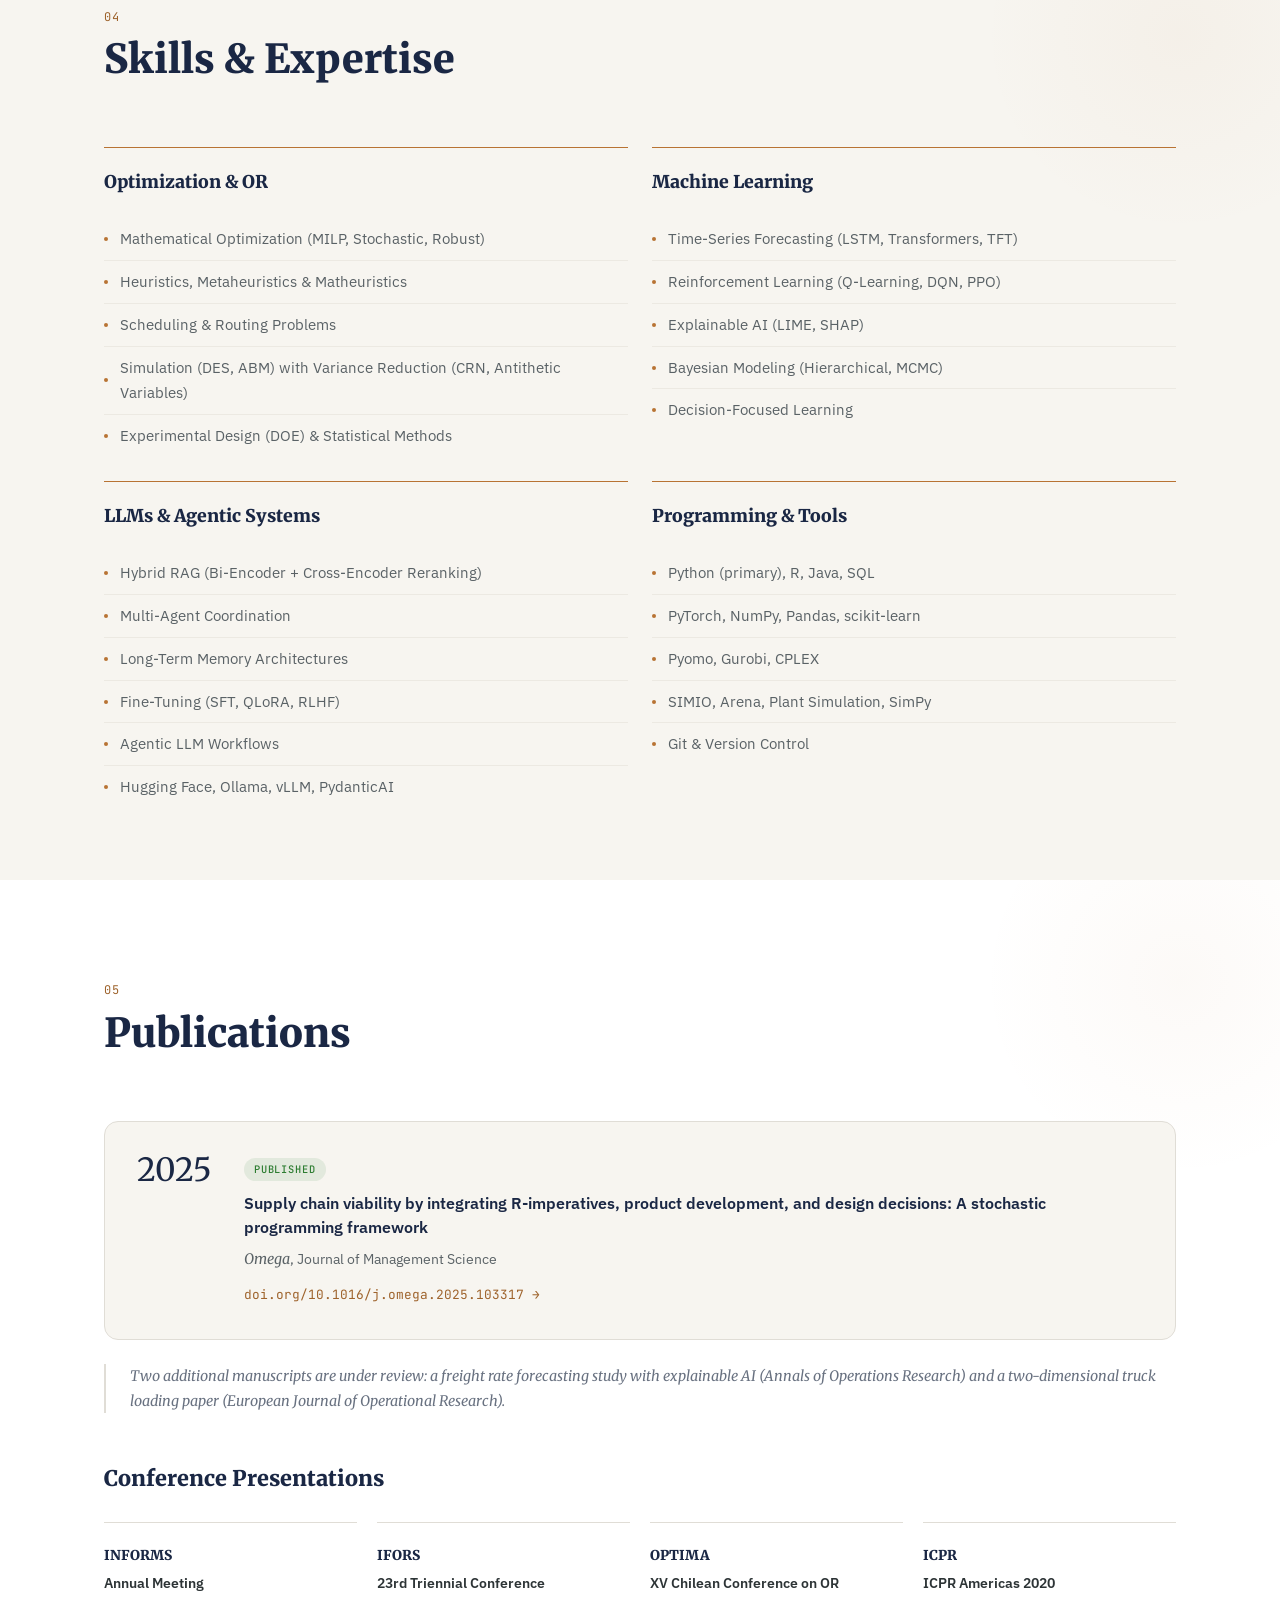
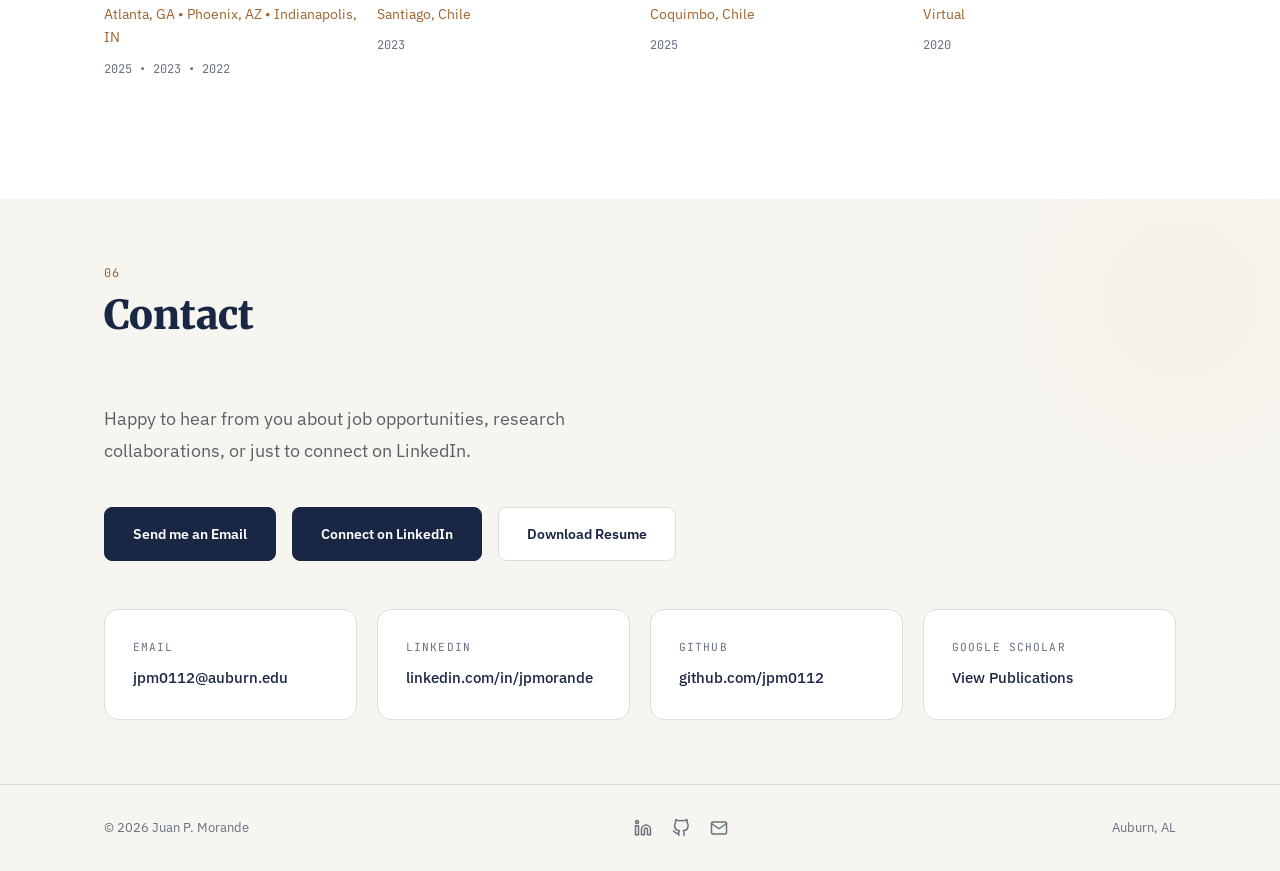
==== commit 0532279e: "Update-graduation-and-availability" ====
--- a/index.html
+++ b/index.html
@@ -99,12 +99,12 @@
           <div class="hero__card-row">
             <span class="hero__card-label">Expected Graduation</span>
           </div>
-          <p class="hero__card-text">PhD, Auburn University, December 2026 (expected)</p>
+          <p class="hero__card-text">PhD, Auburn University, Spring 2027</p>
           <div class="hero__card-divider"></div>
           <div class="hero__card-row">
             <span class="hero__card-label">Looking For</span>
           </div>
-          <p class="hero__card-text">Applied Research Engineer roles in the US. Open for relocation. Available for immediate start.</p>
+          <p class="hero__card-text">Applied Research Engineer roles in the US. Open for relocation. Available to start in 2027.</p>
           <div class="hero__card-divider"></div>
           <div class="hero__card-row">
             <span class="hero__card-label">Work Authorization</span>
@@ -256,7 +256,7 @@
             <span class="edu__degree">PhD</span>
             <span class="edu__field">Industrial & Systems Engineering</span>
             <span class="edu__school">Auburn University</span>
-            <span class="edu__year">2021 &mdash; December 2026 (expected)</span>
+            <span class="edu__year">2021 &mdash; Spring 2027</span>
             <span class="edu__school" style="margin-top: 10px; color: var(--text-light); font-style: italic;">Dissertation: Integrating Prediction and Optimization: Data-Driven Methods for Complex Logistics Problems (advisors: Alice Smith, Daniel Silva).</span>
           </div>
           <div class="edu__card reveal">
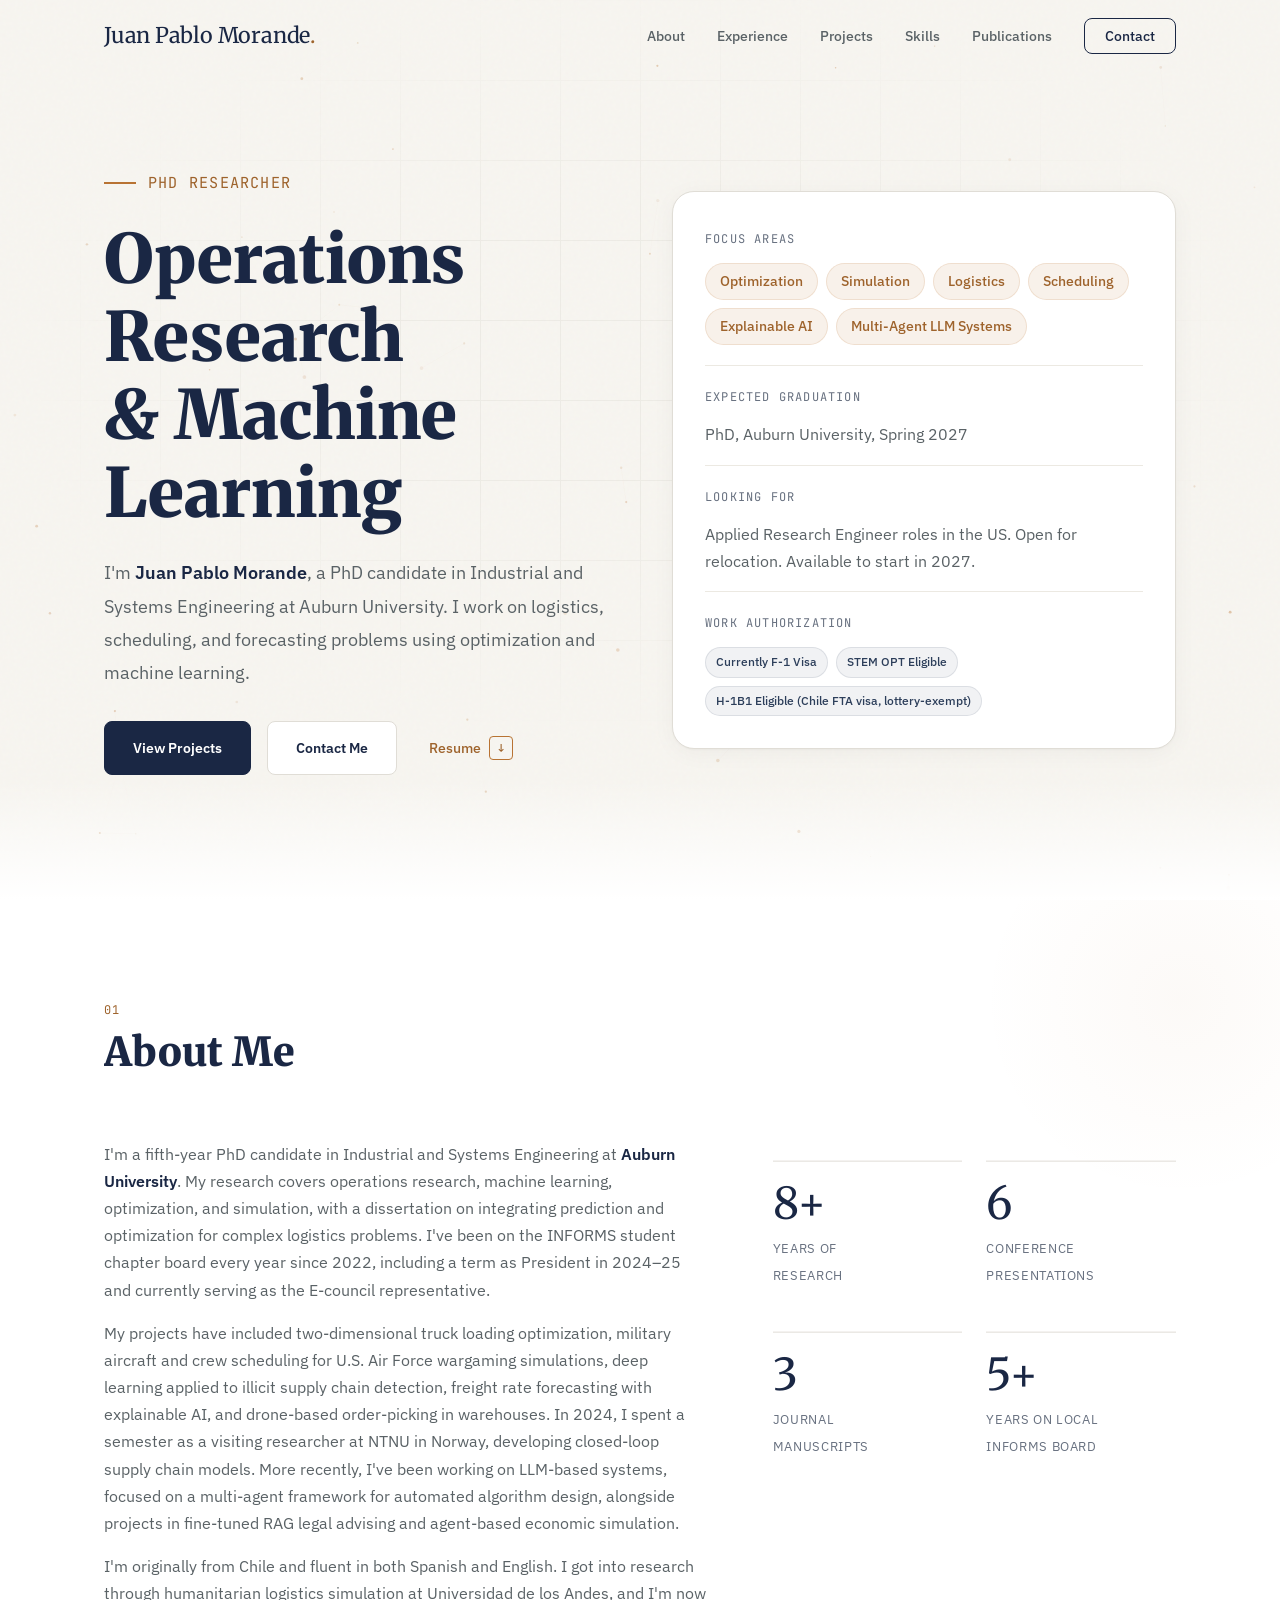
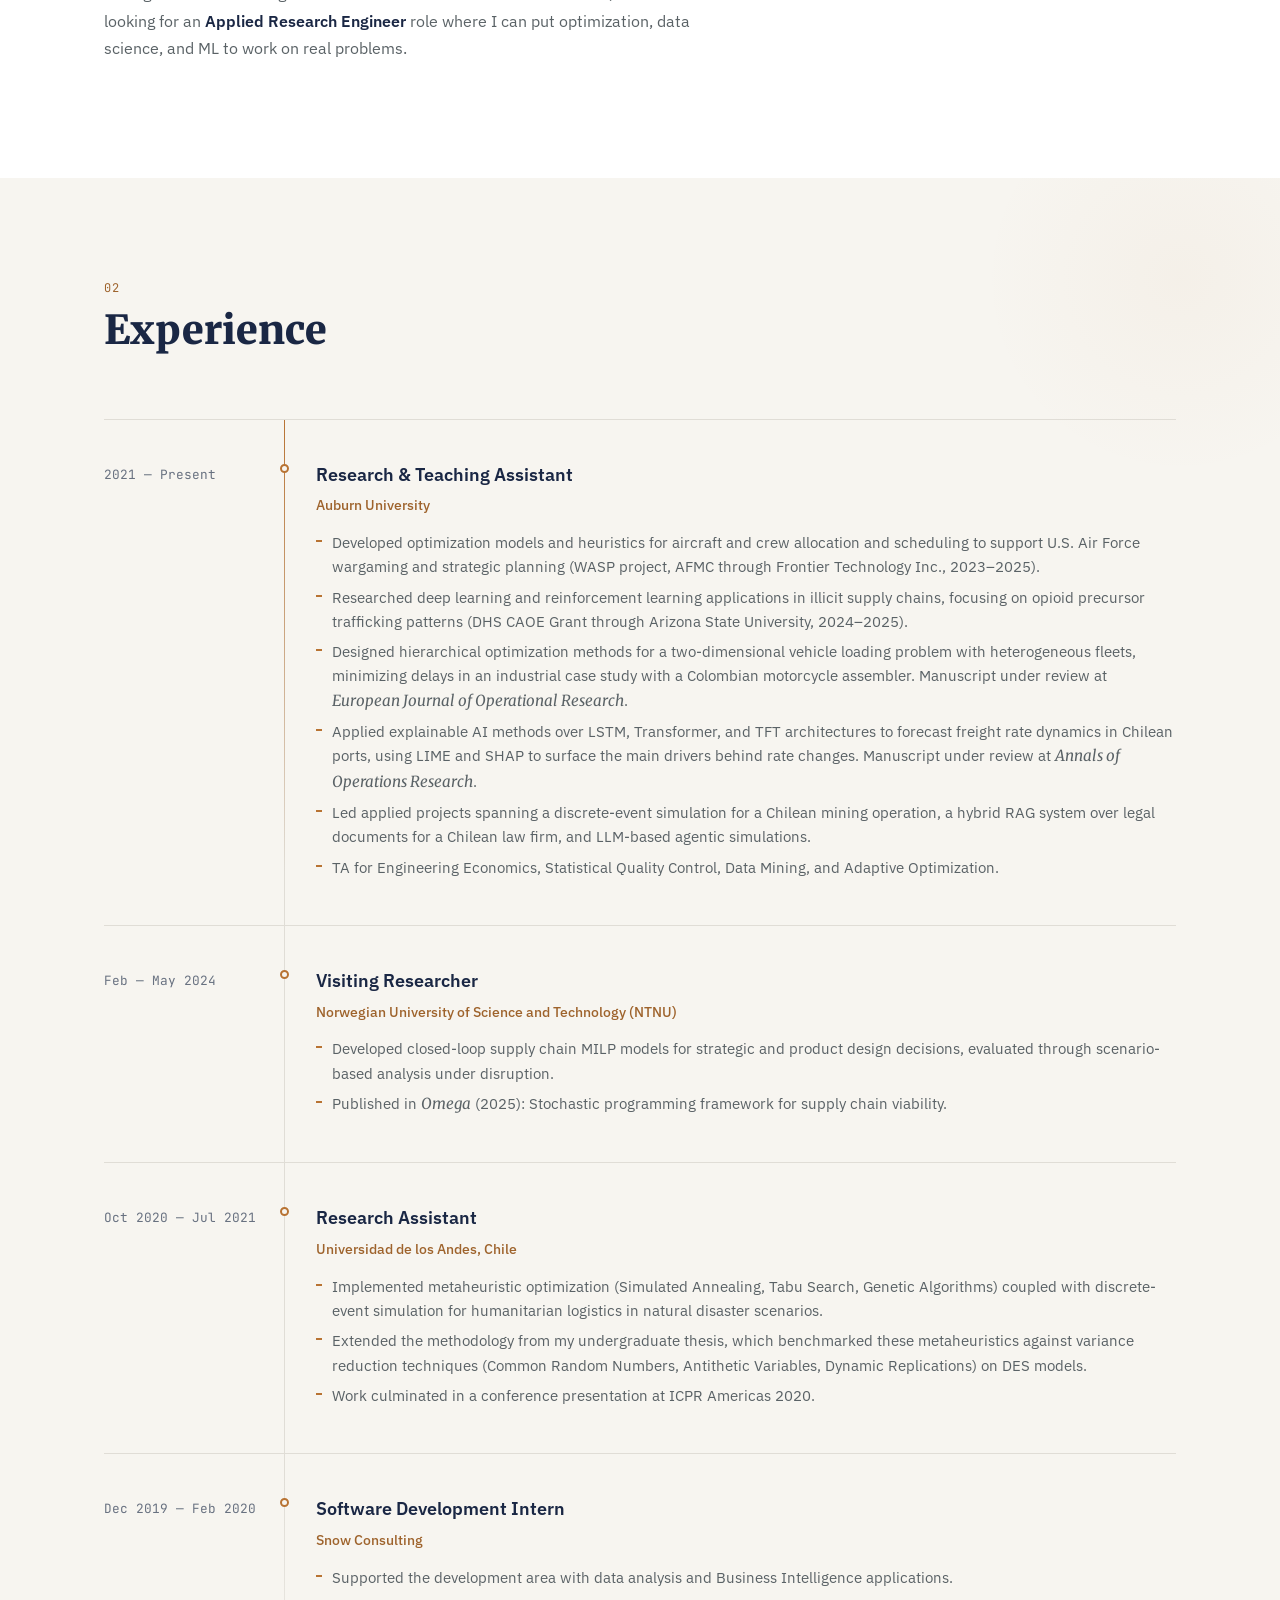
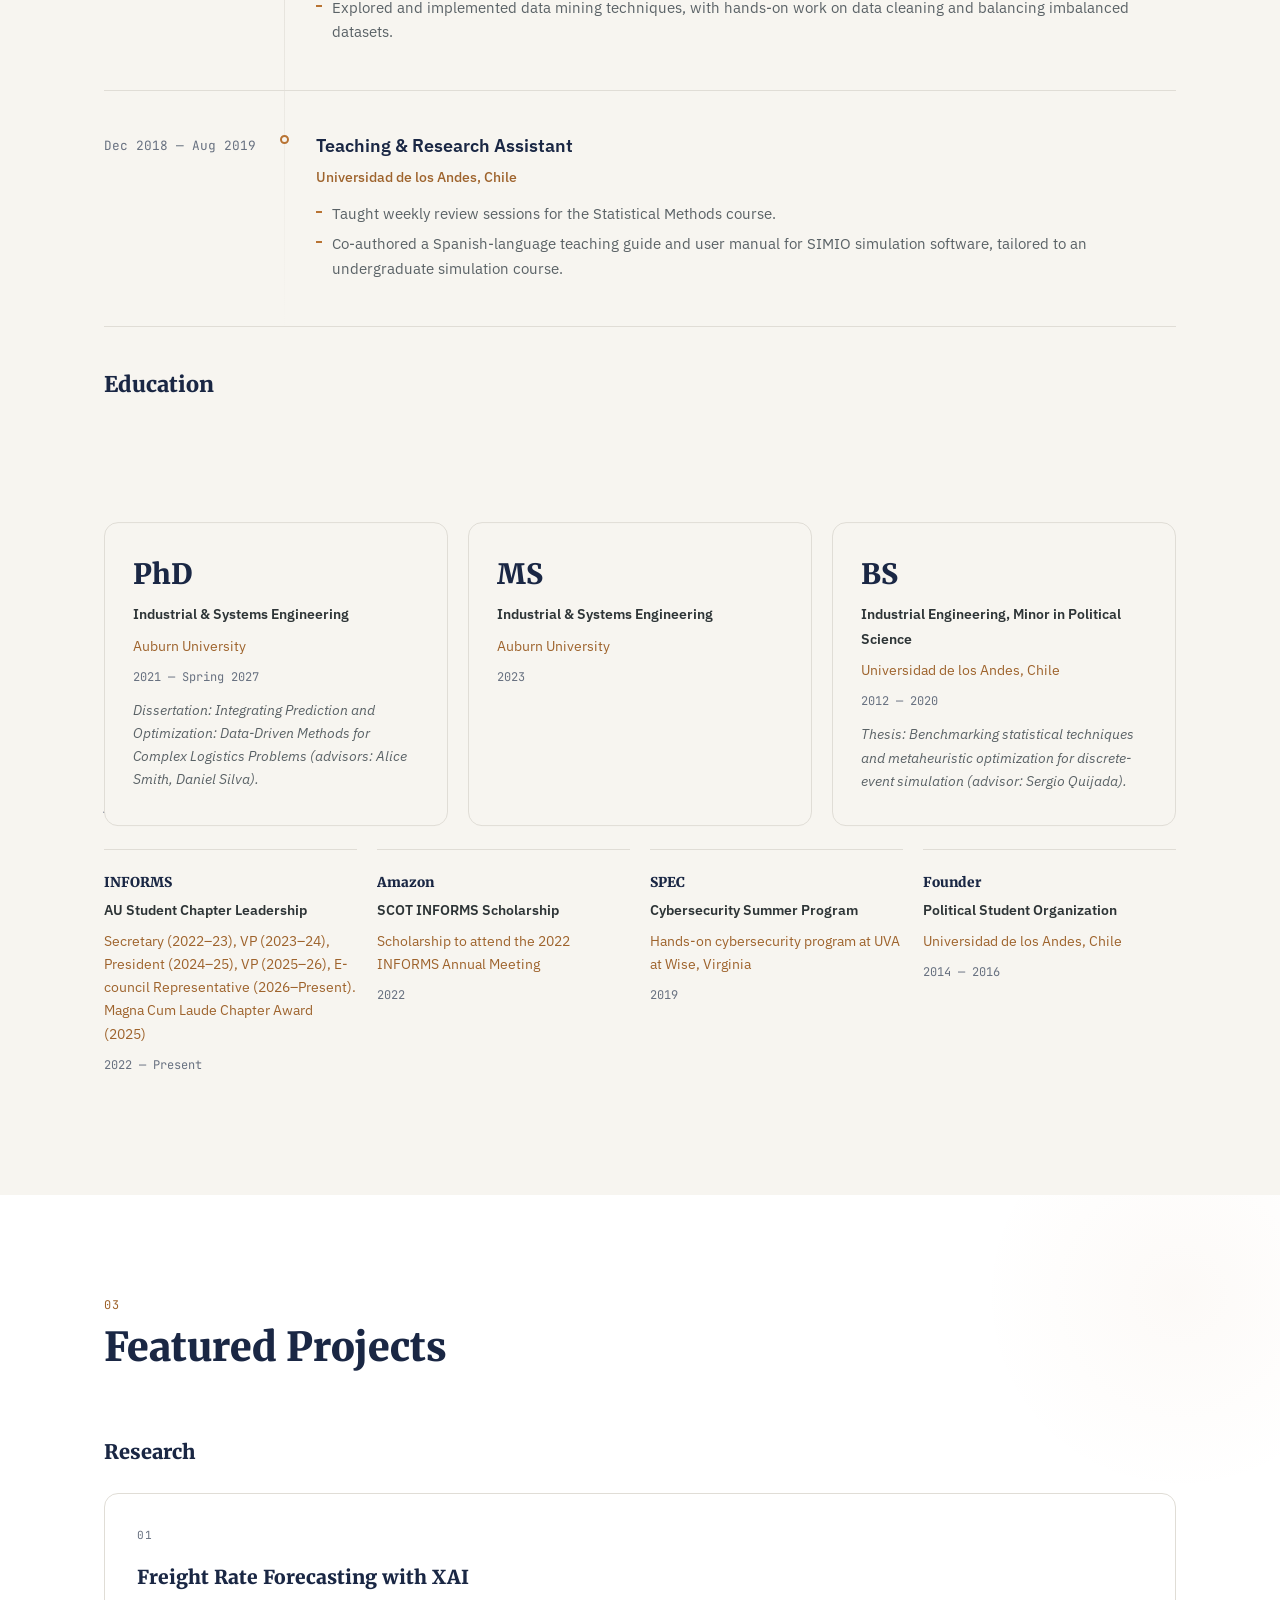
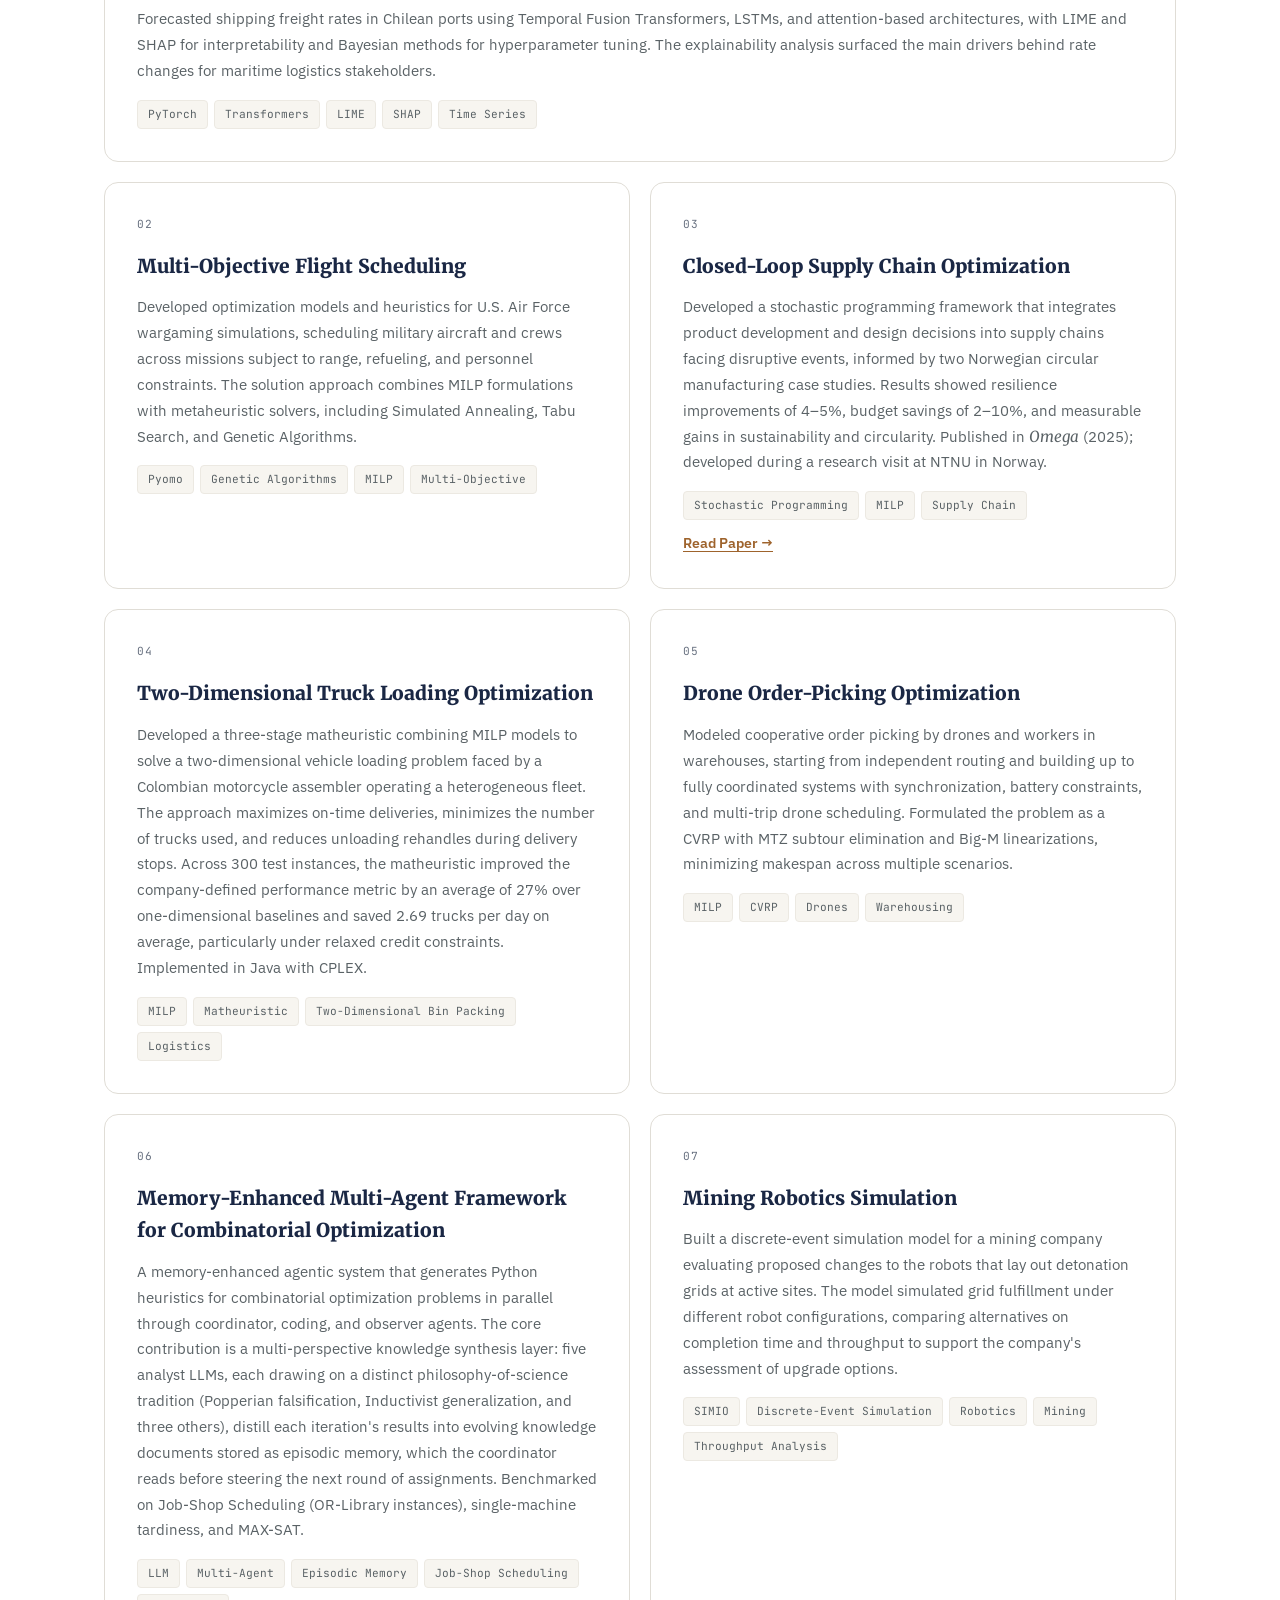
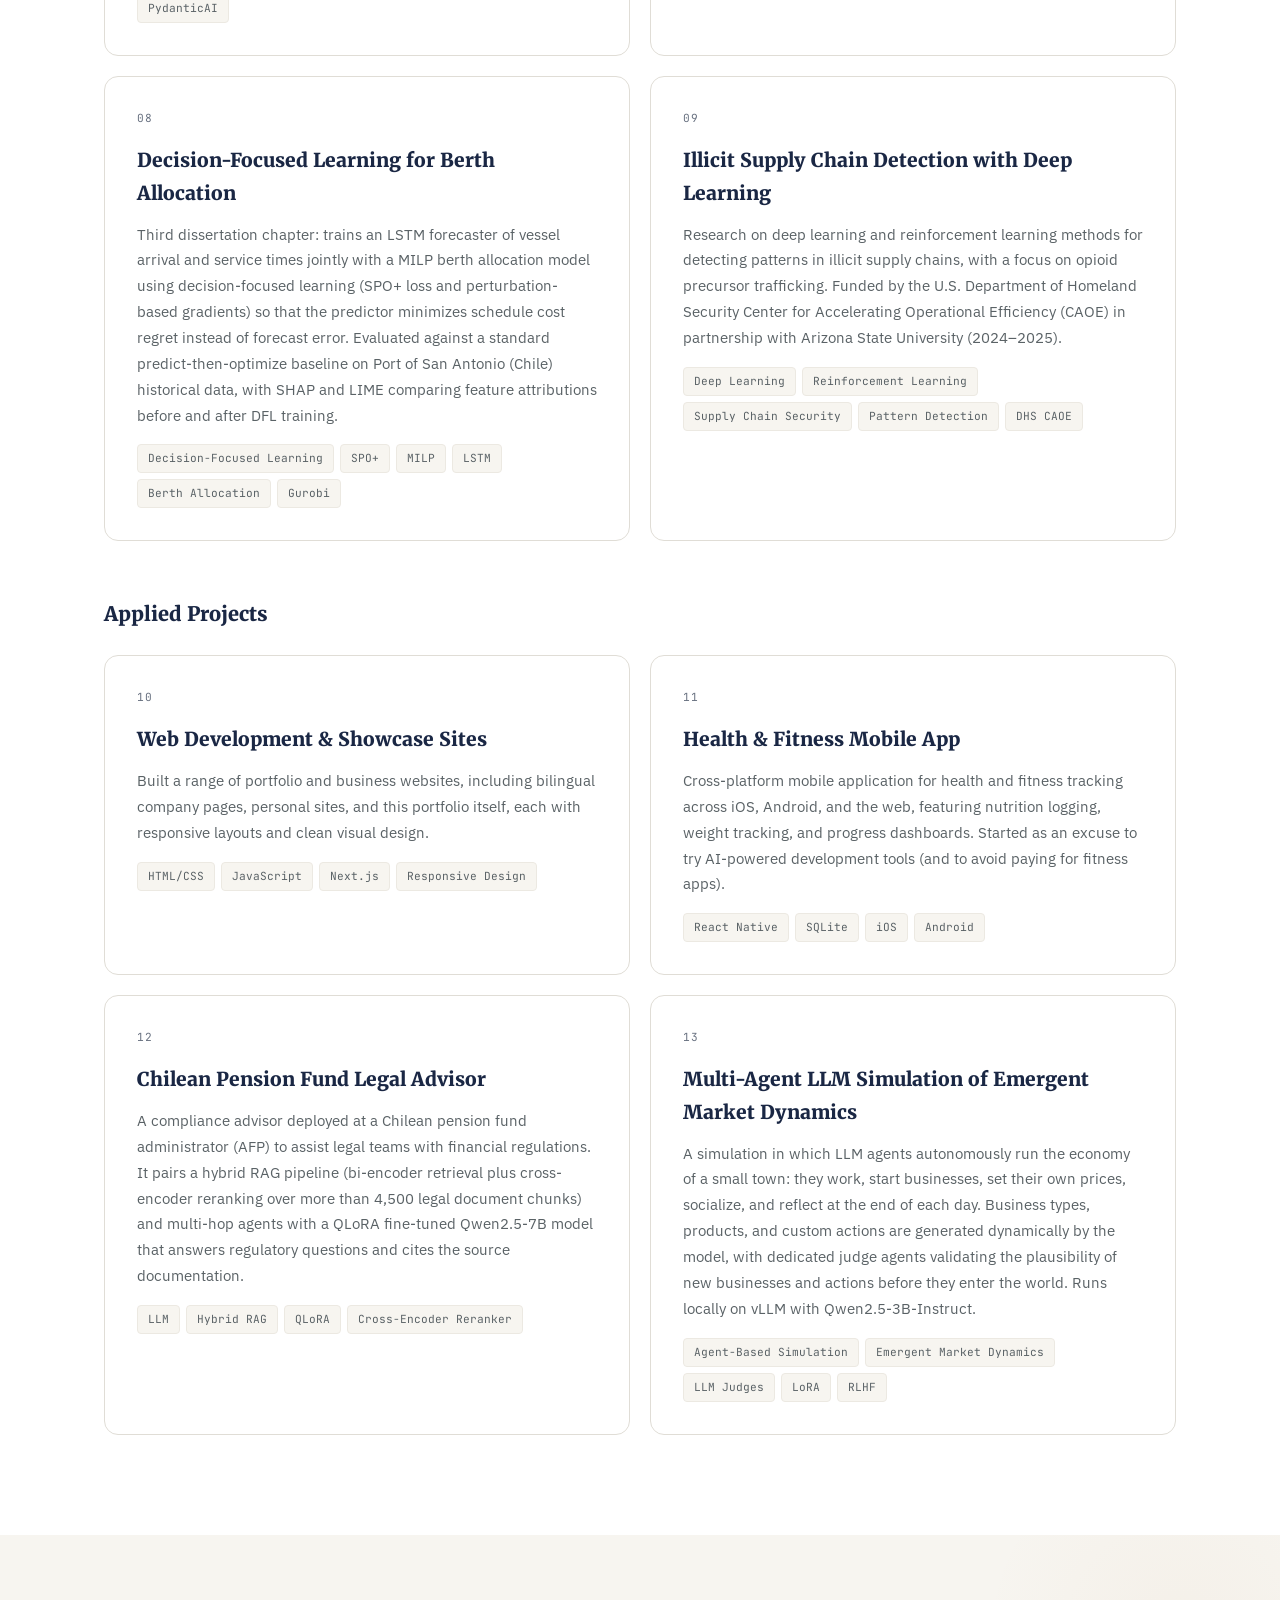
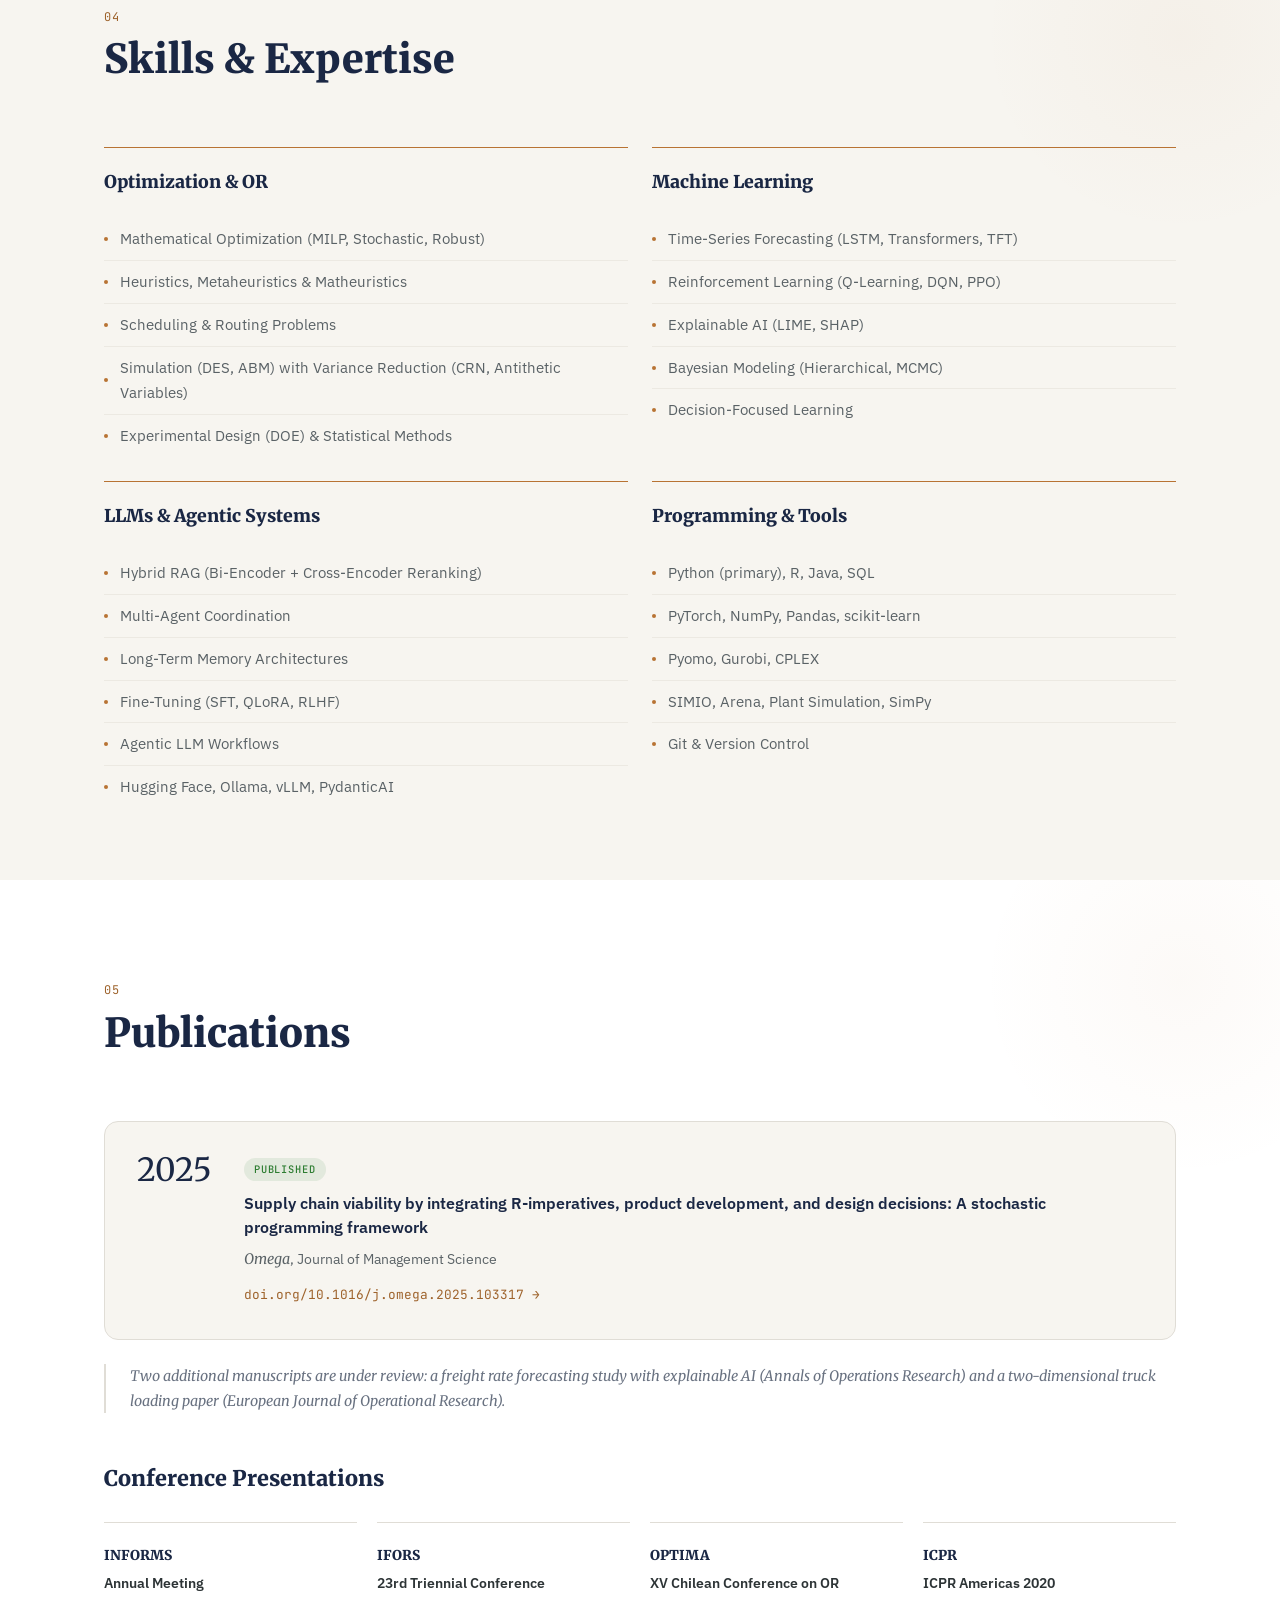
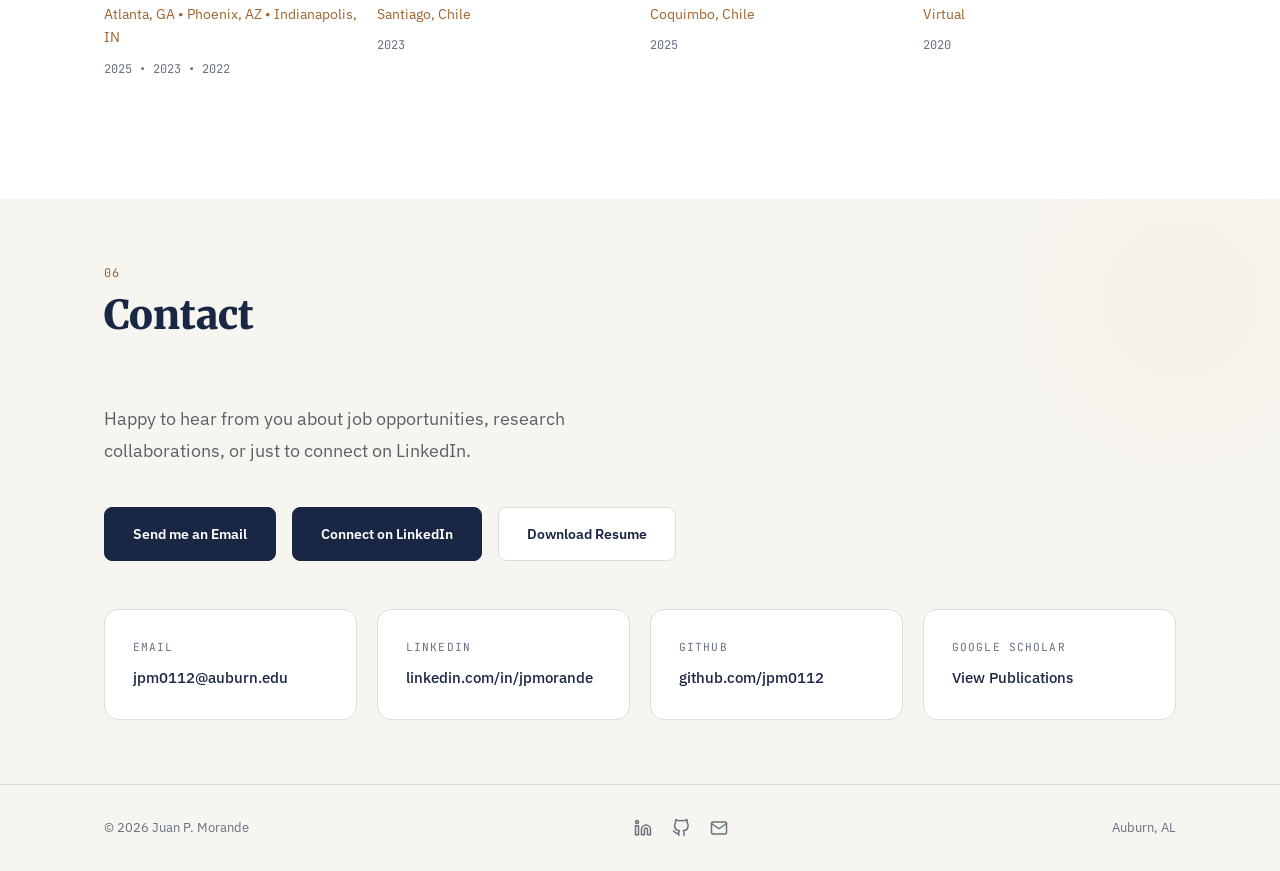
==== commit a8b9662a: "Clarify-Chile-FTA-visa-wording" ====
--- a/index.html
+++ b/index.html
@@ -112,7 +112,7 @@
           <div class="hero__card-tags hero__card-tags--small">
             <span>Currently F-1 Visa</span>
             <span>STEM OPT Eligible</span>
-            <span>H-1B1 Eligible (Chile FTA, lottery-exempt)</span>
+            <span>H-1B1 Eligible (Chile FTA visa, lottery-exempt)</span>
           </div>
         </div>
       </div>
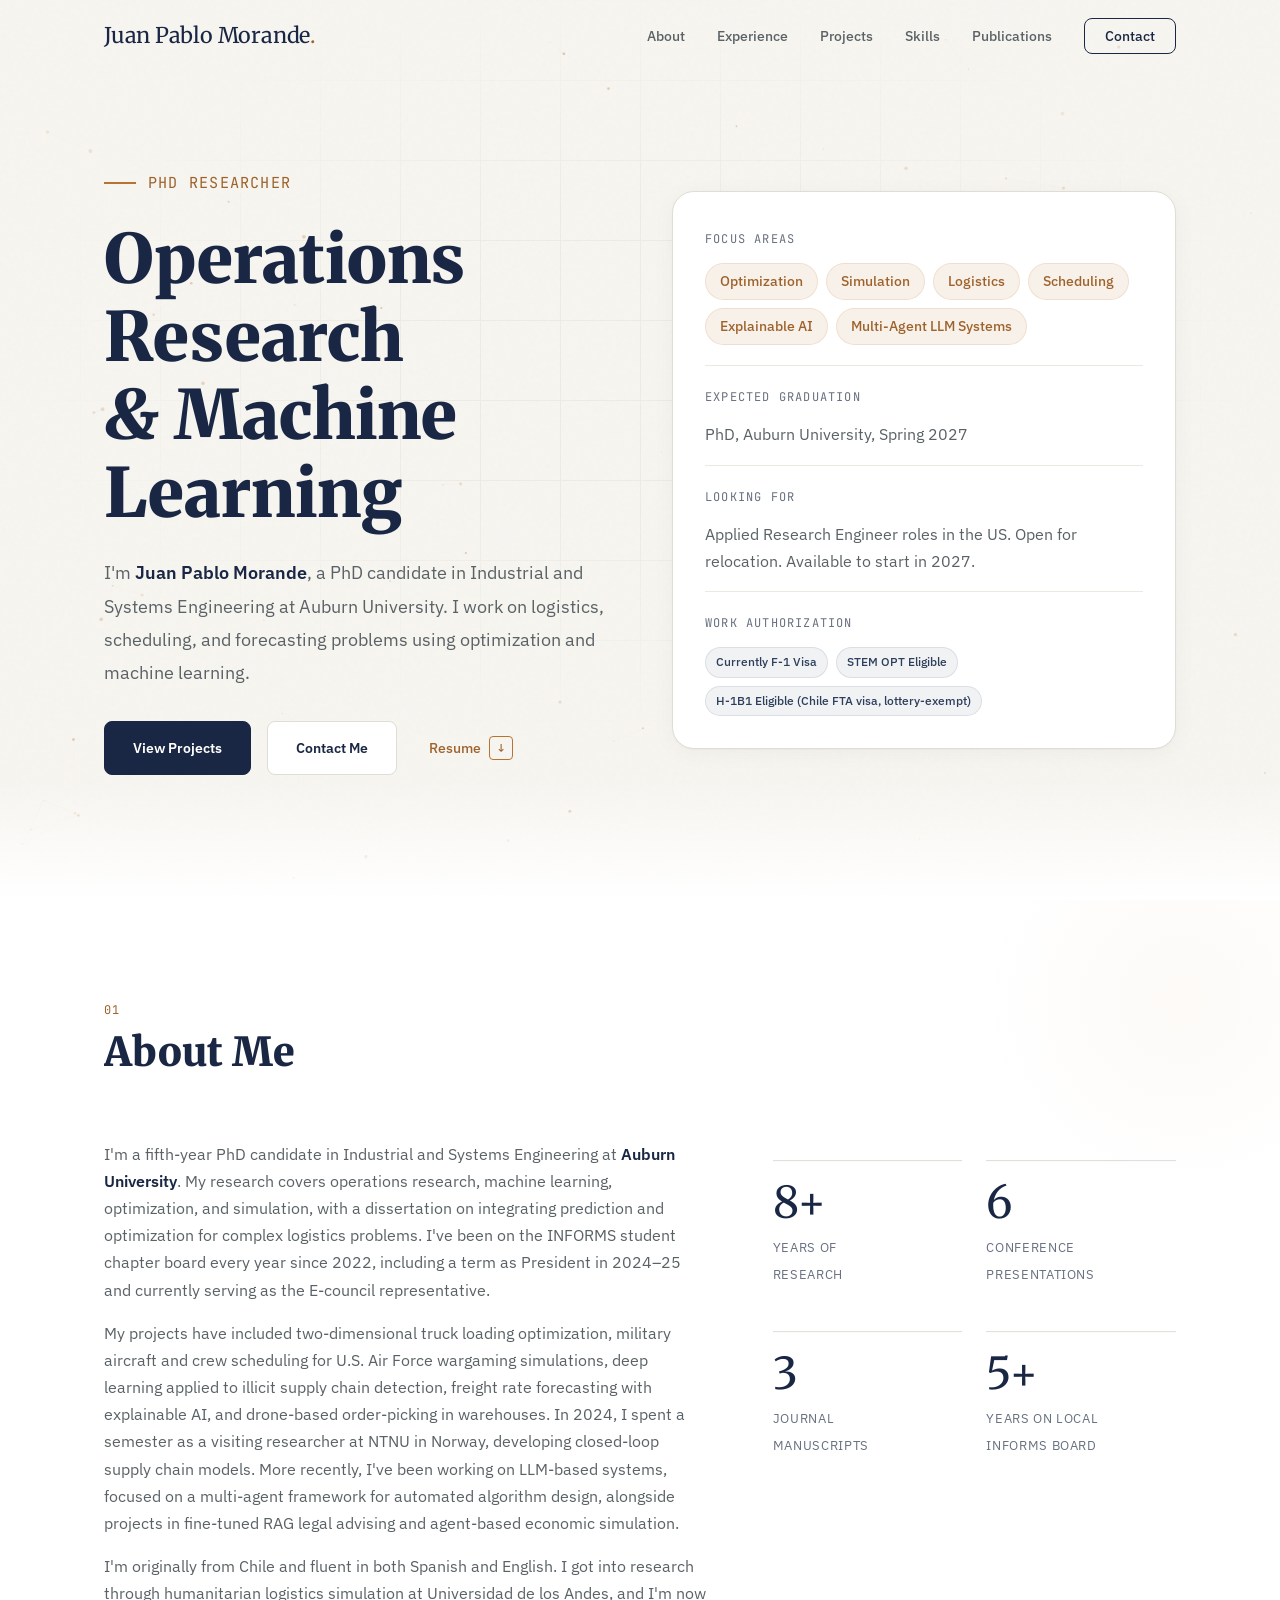
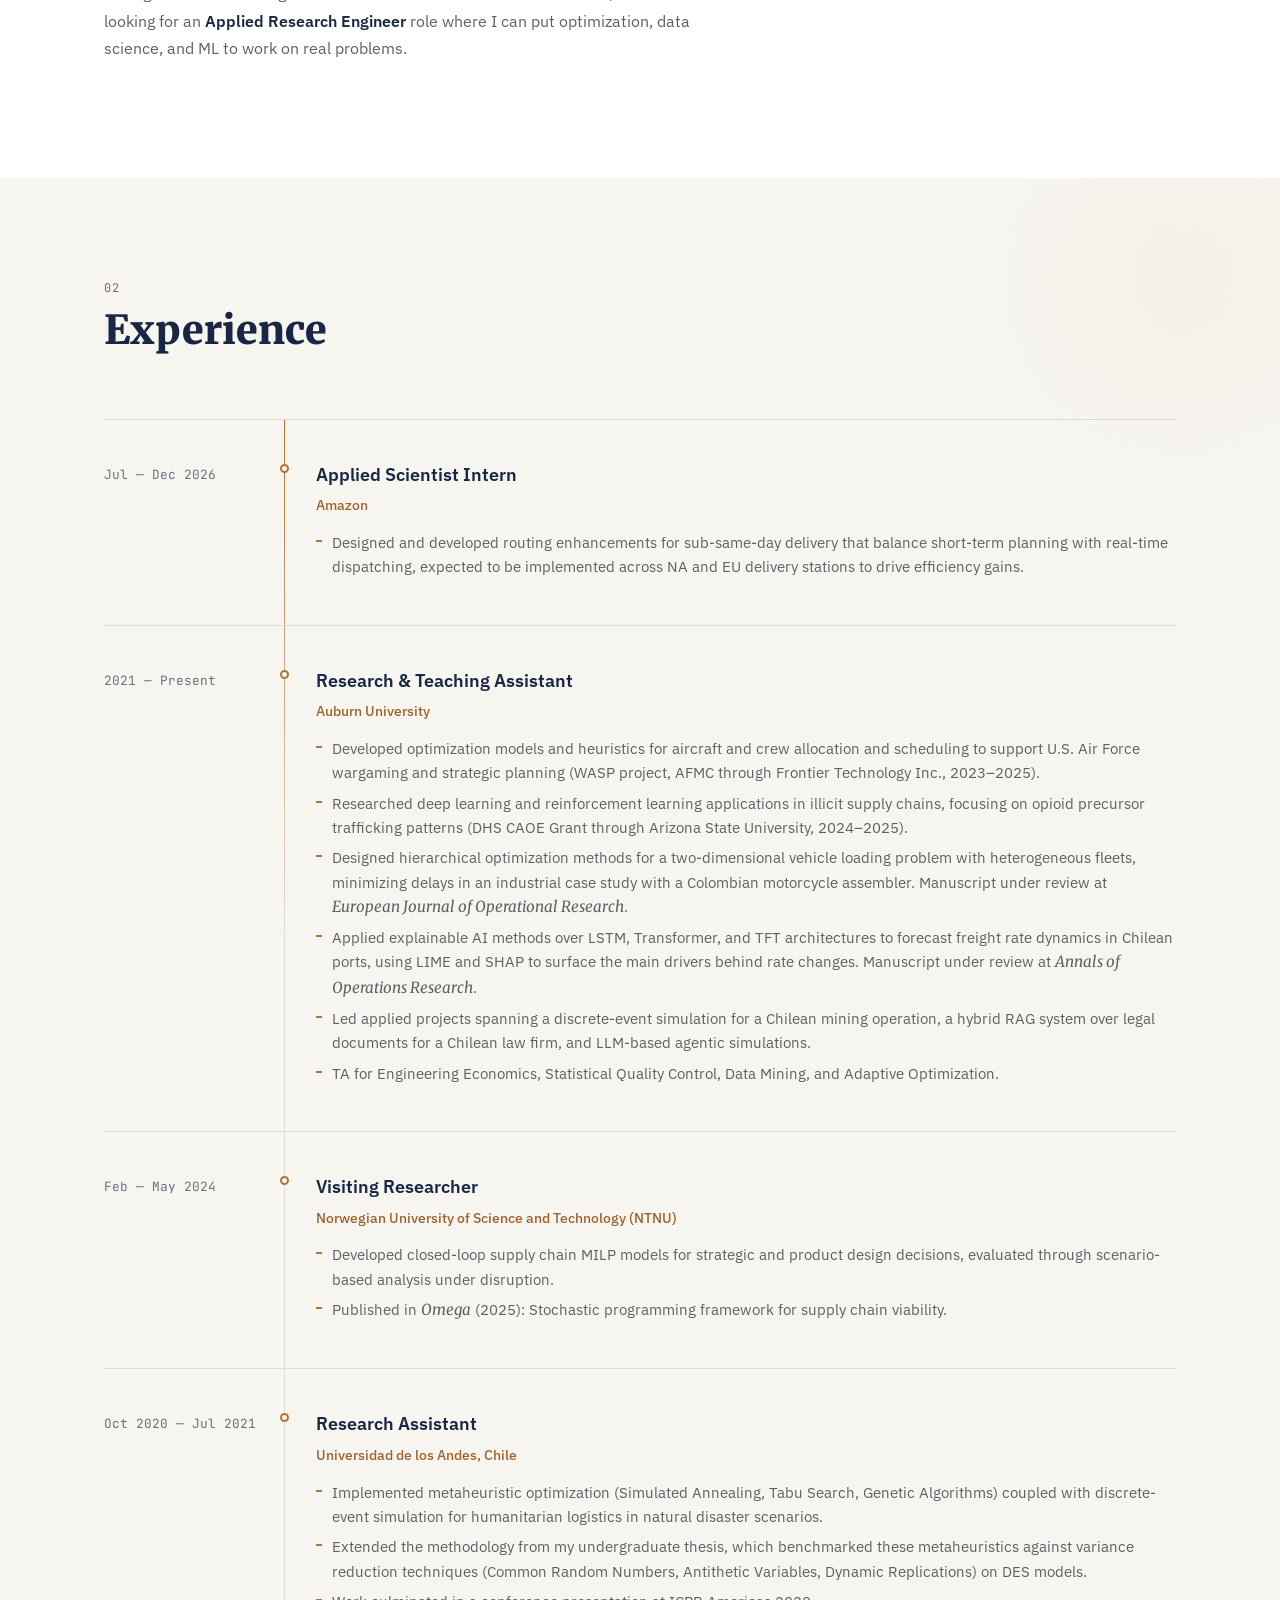
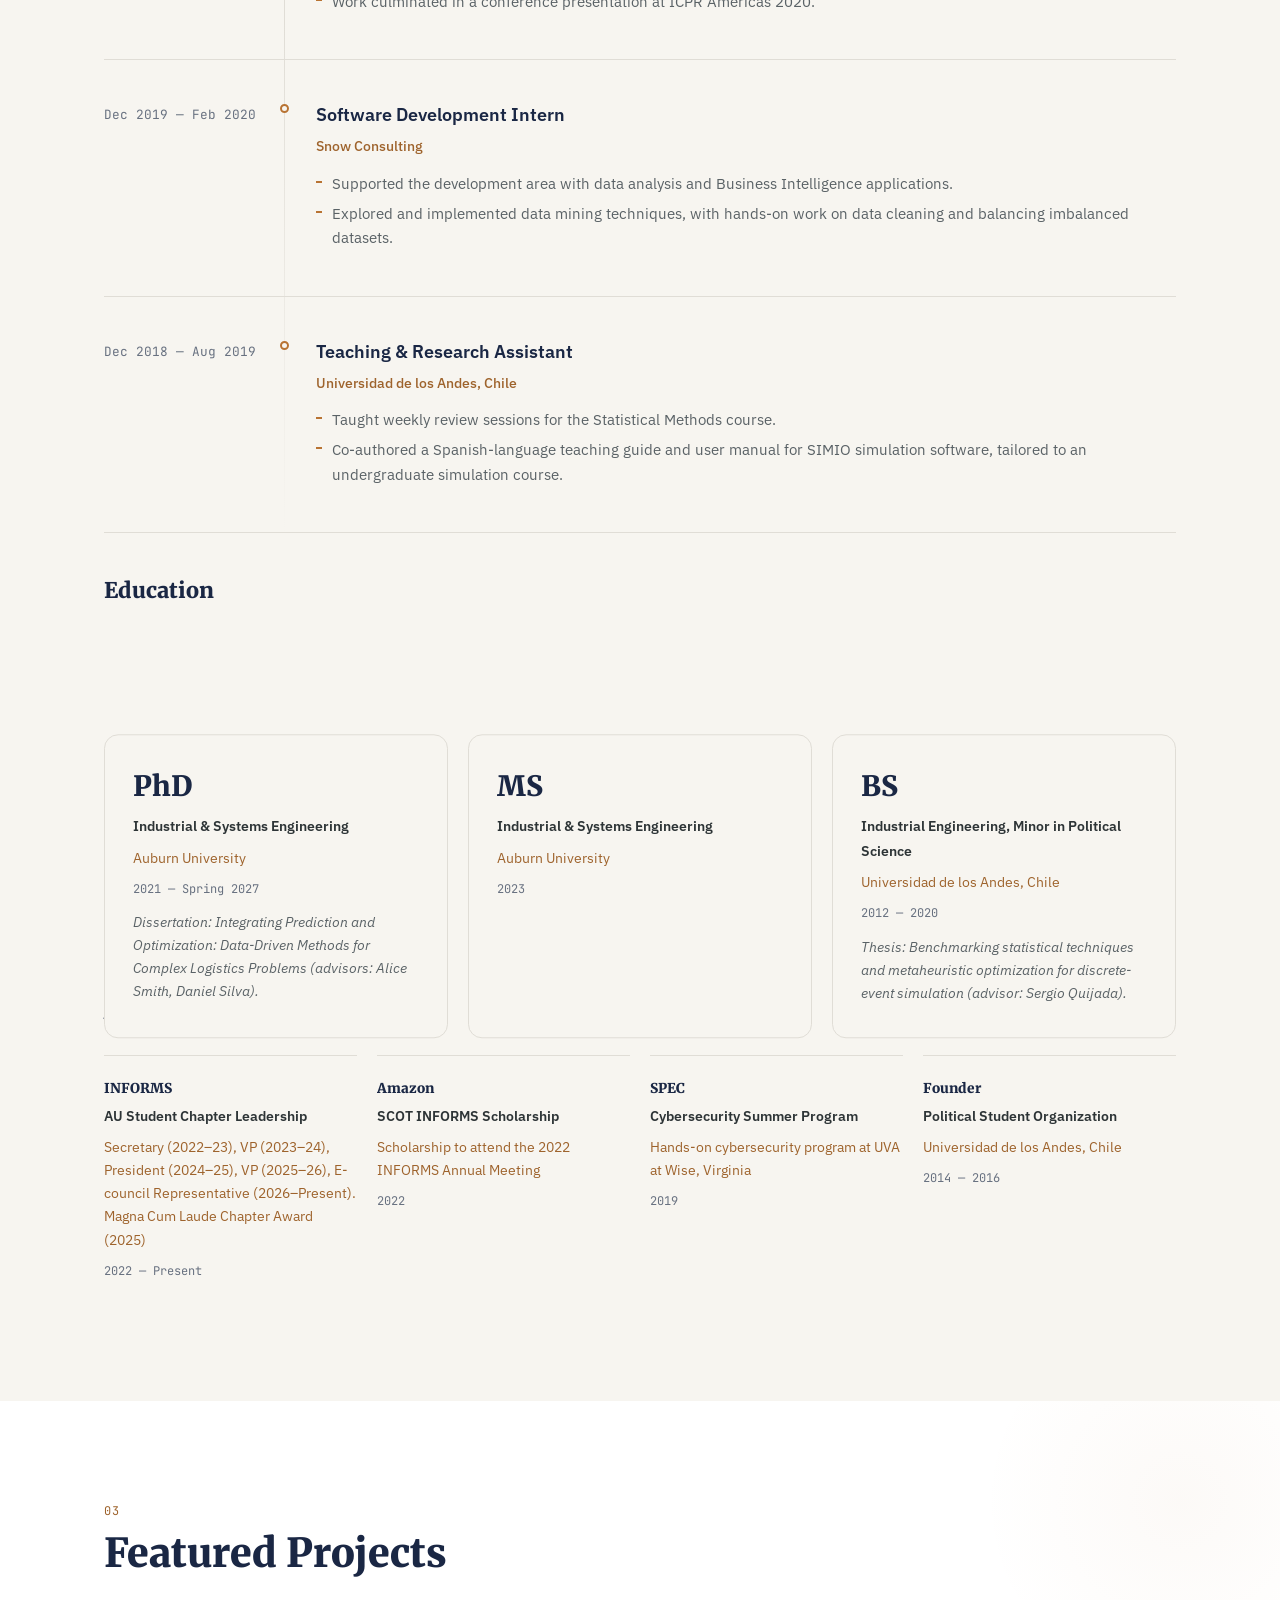
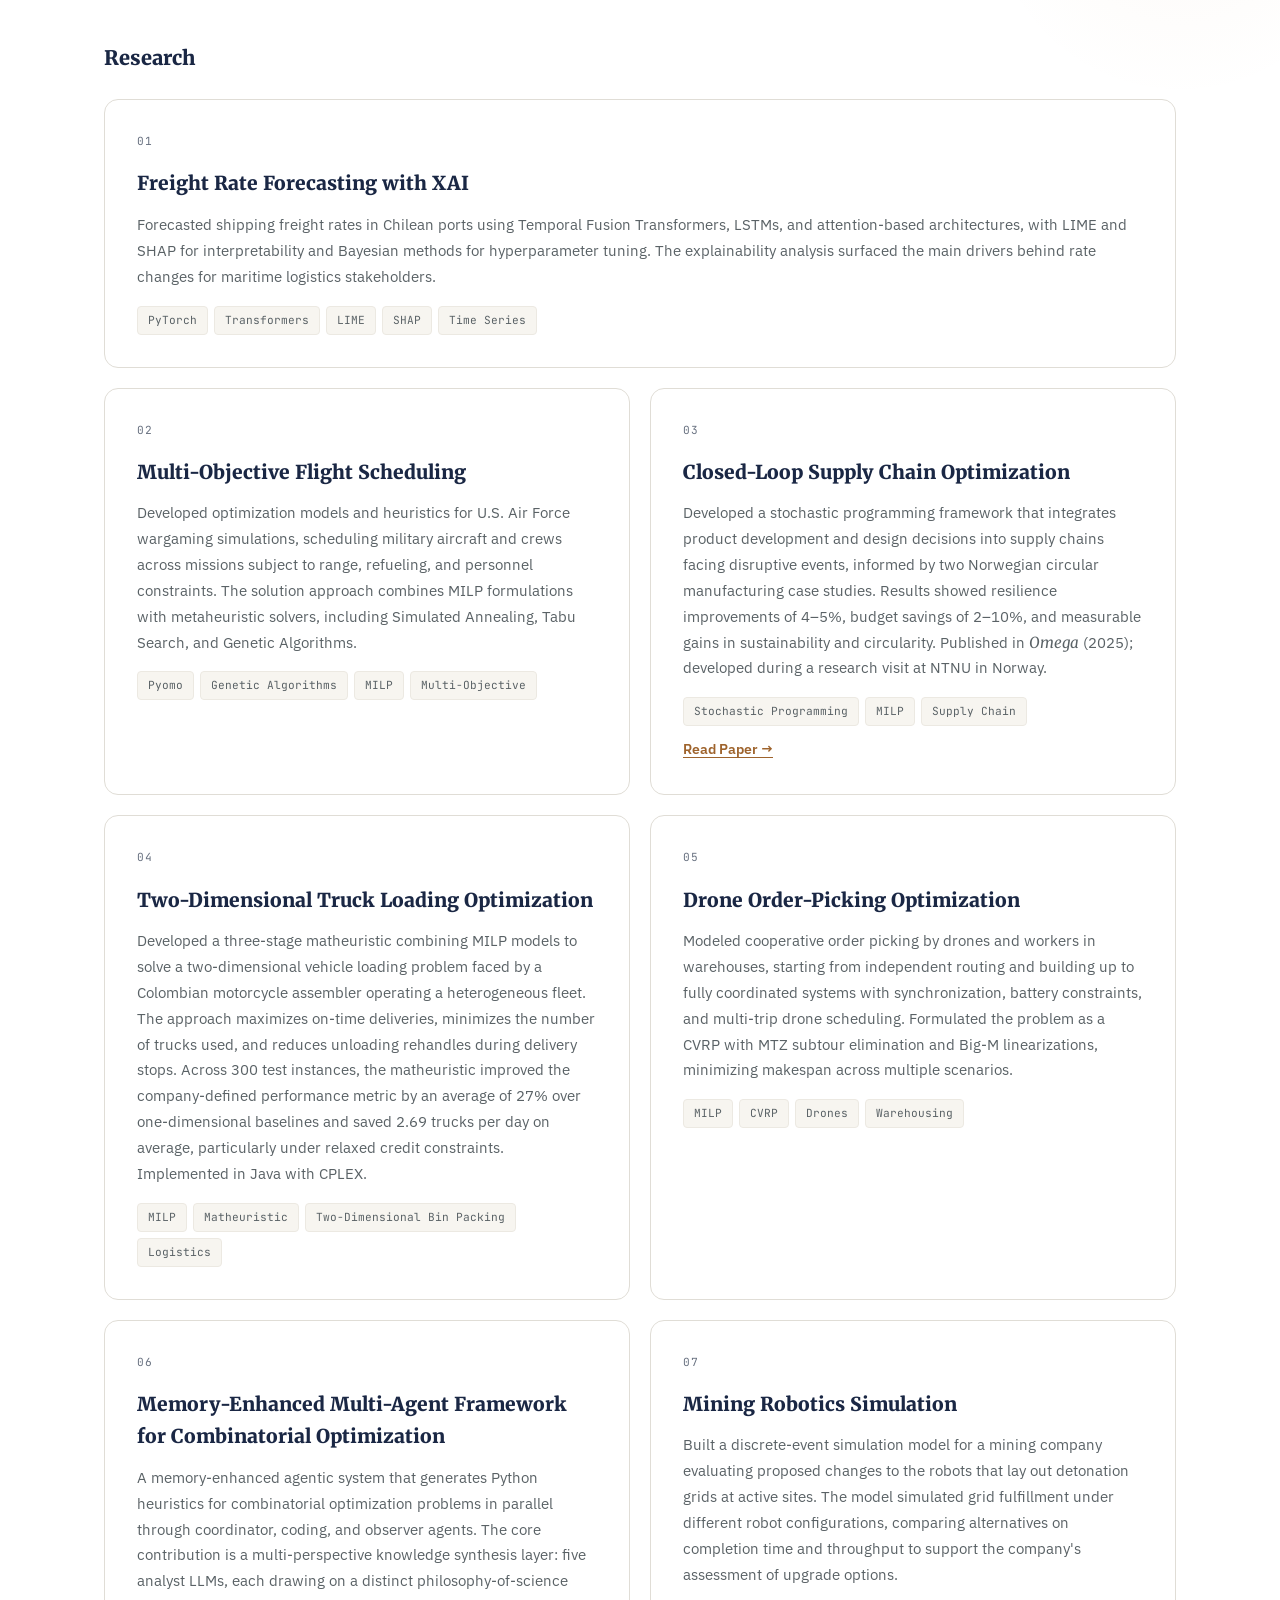
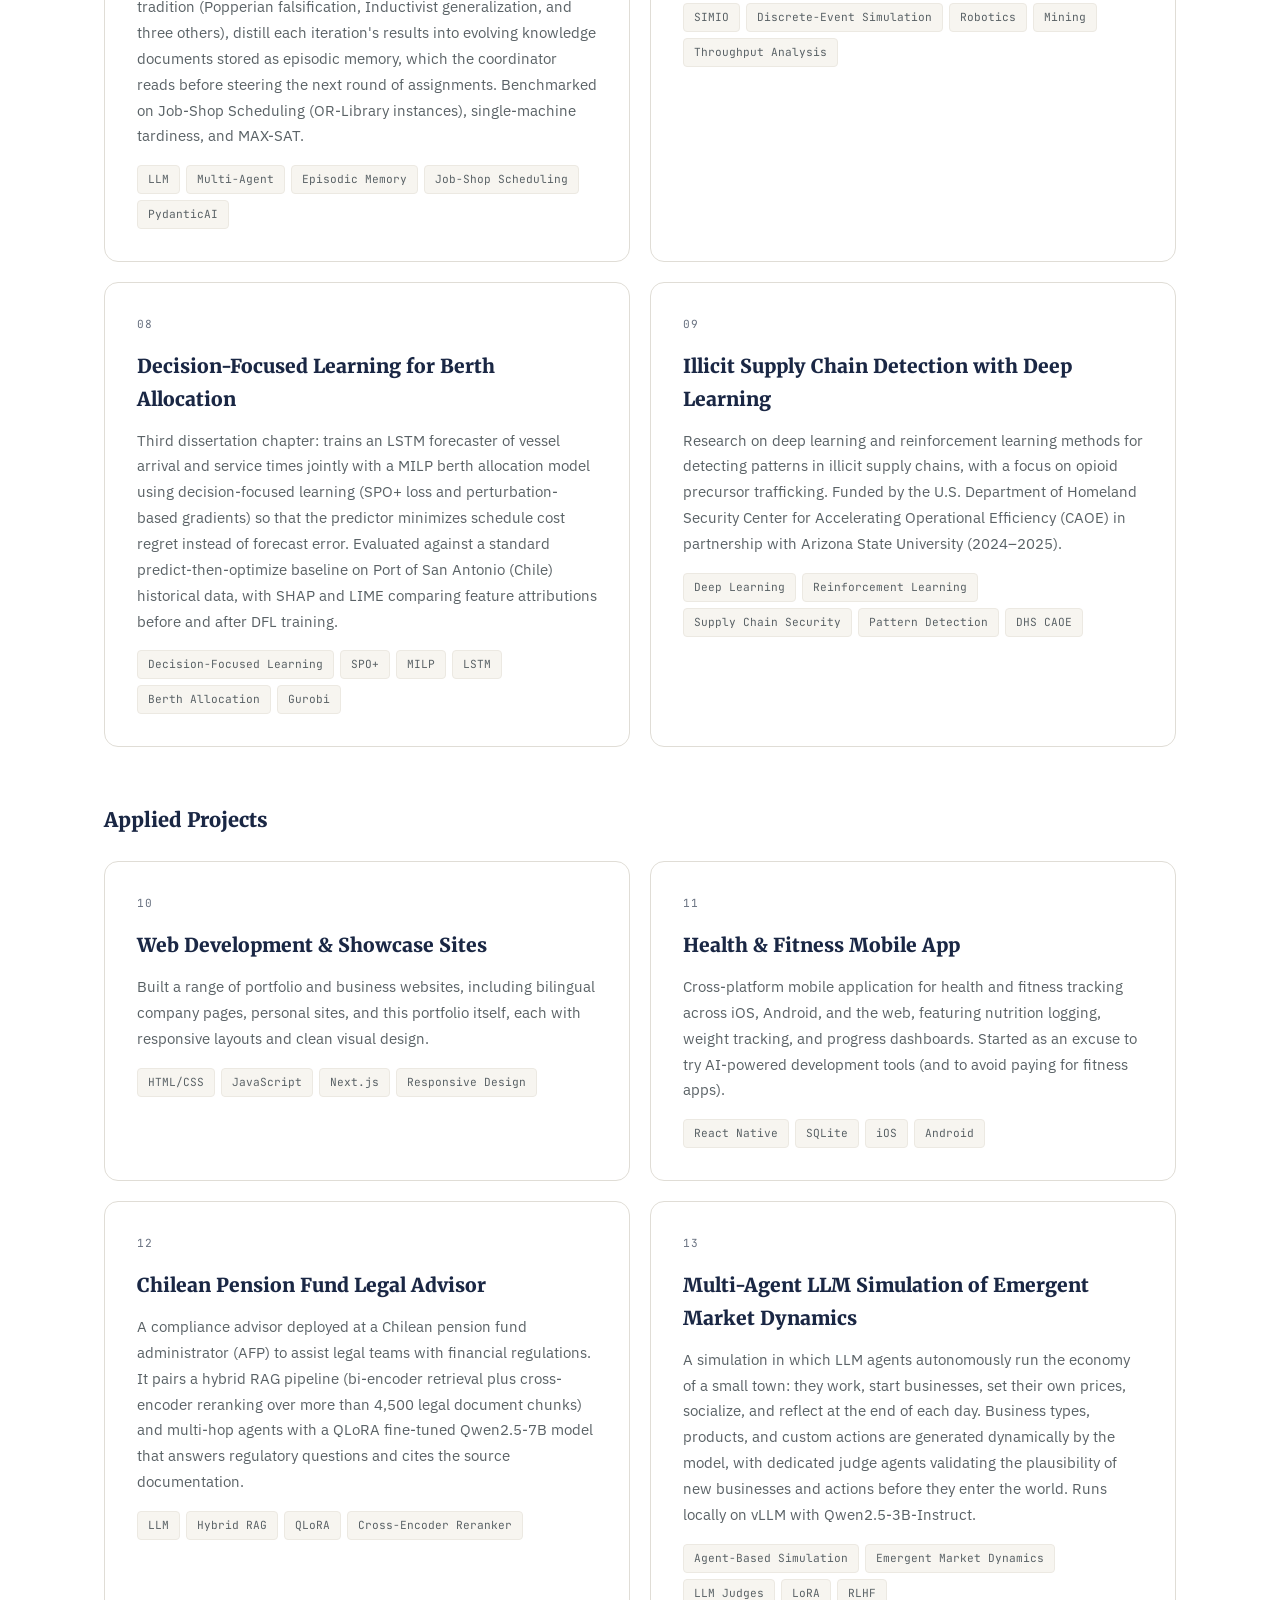
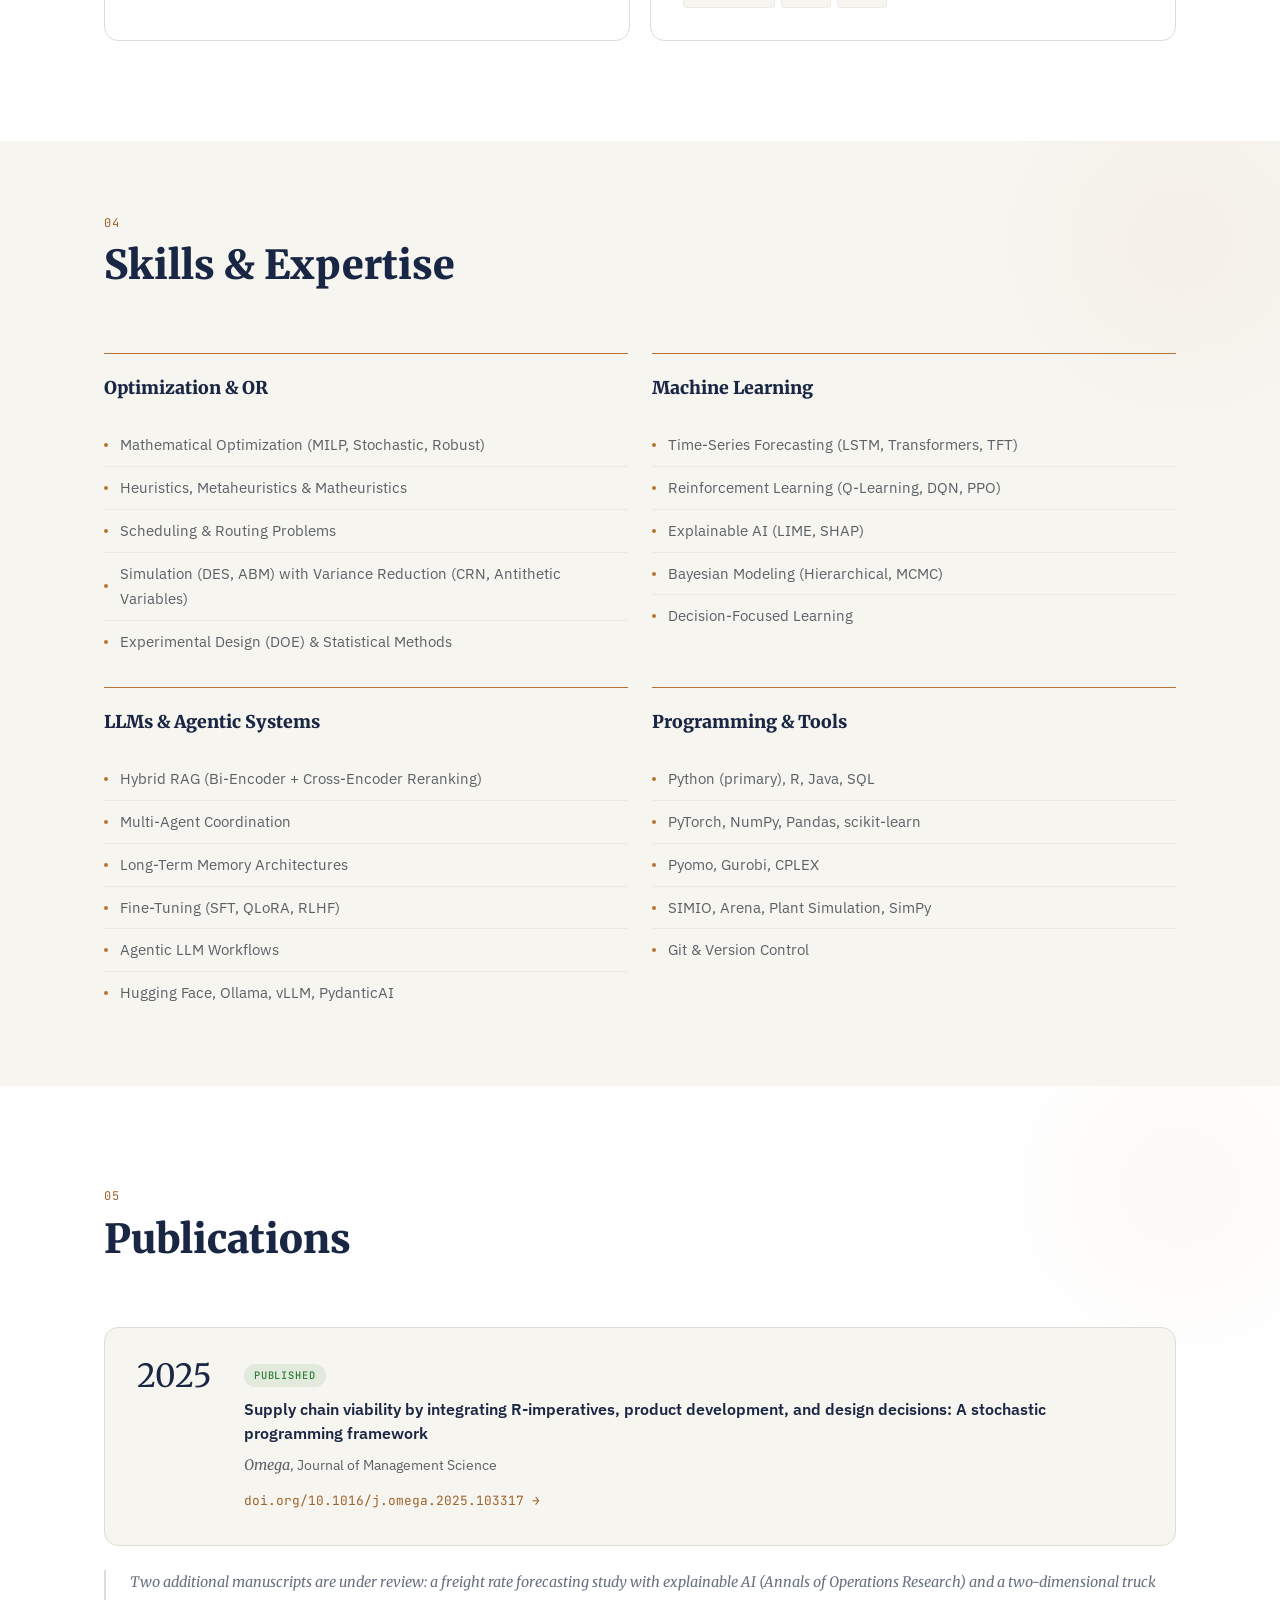
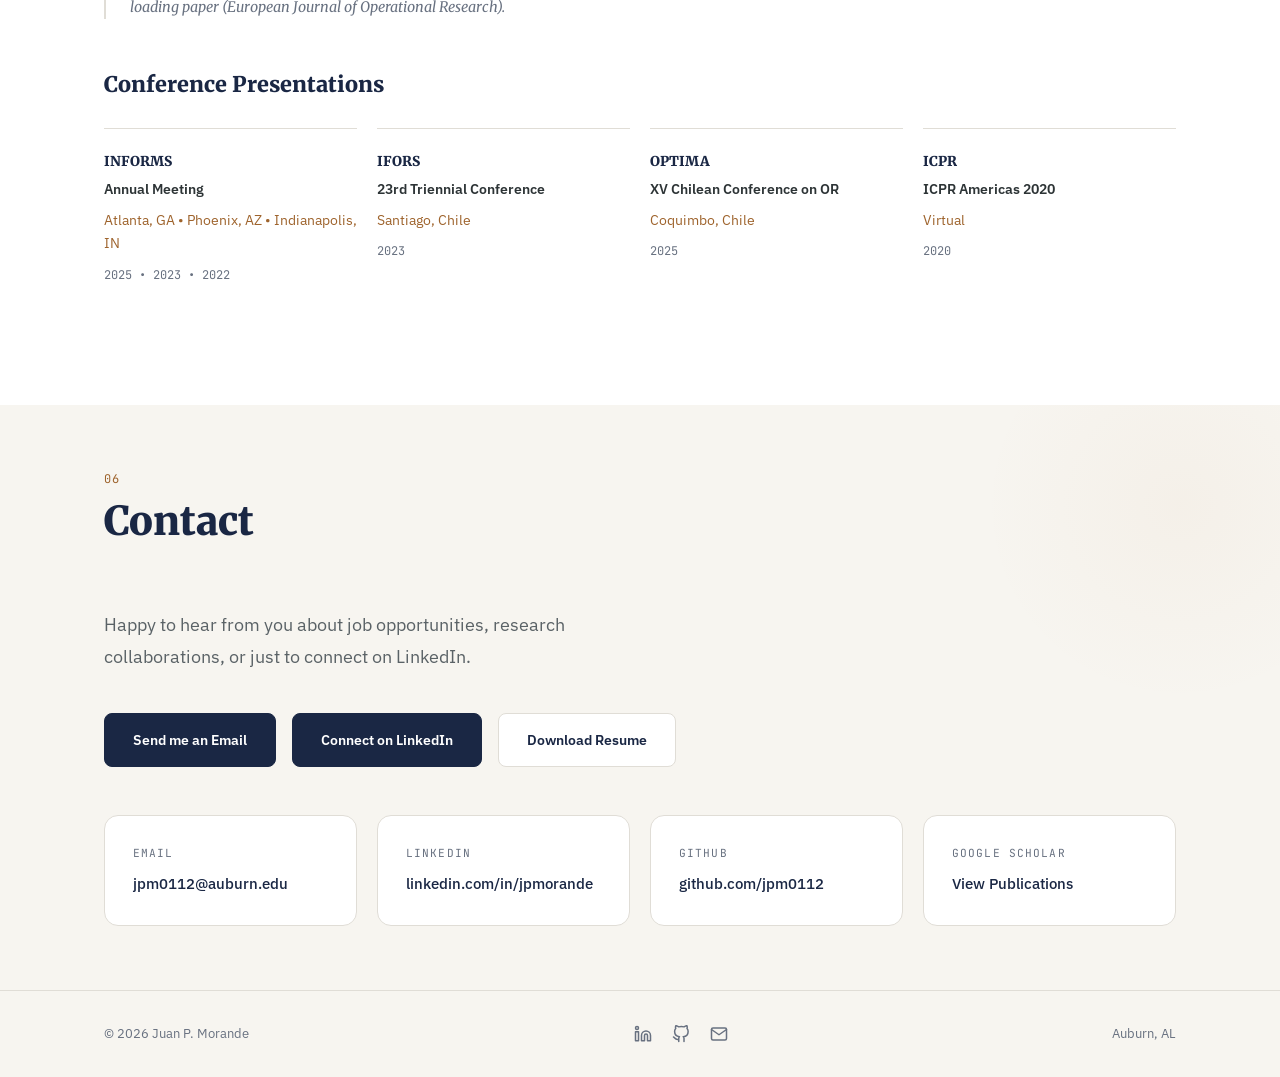
==== commit 2ccf1ce8: "Update resume and add Amazon Applied Scientist internship" ====
--- a/index.html
+++ b/index.html
@@ -185,6 +185,16 @@
       </div>
       <div class="exp__list exp__timeline">
         <article class="exp__item reveal">
+          <div class="exp__date">Jul &mdash; Dec 2026</div>
+          <div class="exp__content">
+            <h3>Applied Scientist Intern</h3>
+            <h4>Amazon</h4>
+            <ul>
+              <li>Designed and developed routing enhancements for sub-same-day delivery that balance short-term planning with real-time dispatching, expected to be implemented across NA and EU delivery stations to drive efficiency gains.</li>
+            </ul>
+          </div>
+        </article>
+        <article class="exp__item reveal">
           <div class="exp__date">2021 &mdash; Present</div>
           <div class="exp__content">
             <h3>Research & Teaching Assistant</h3>
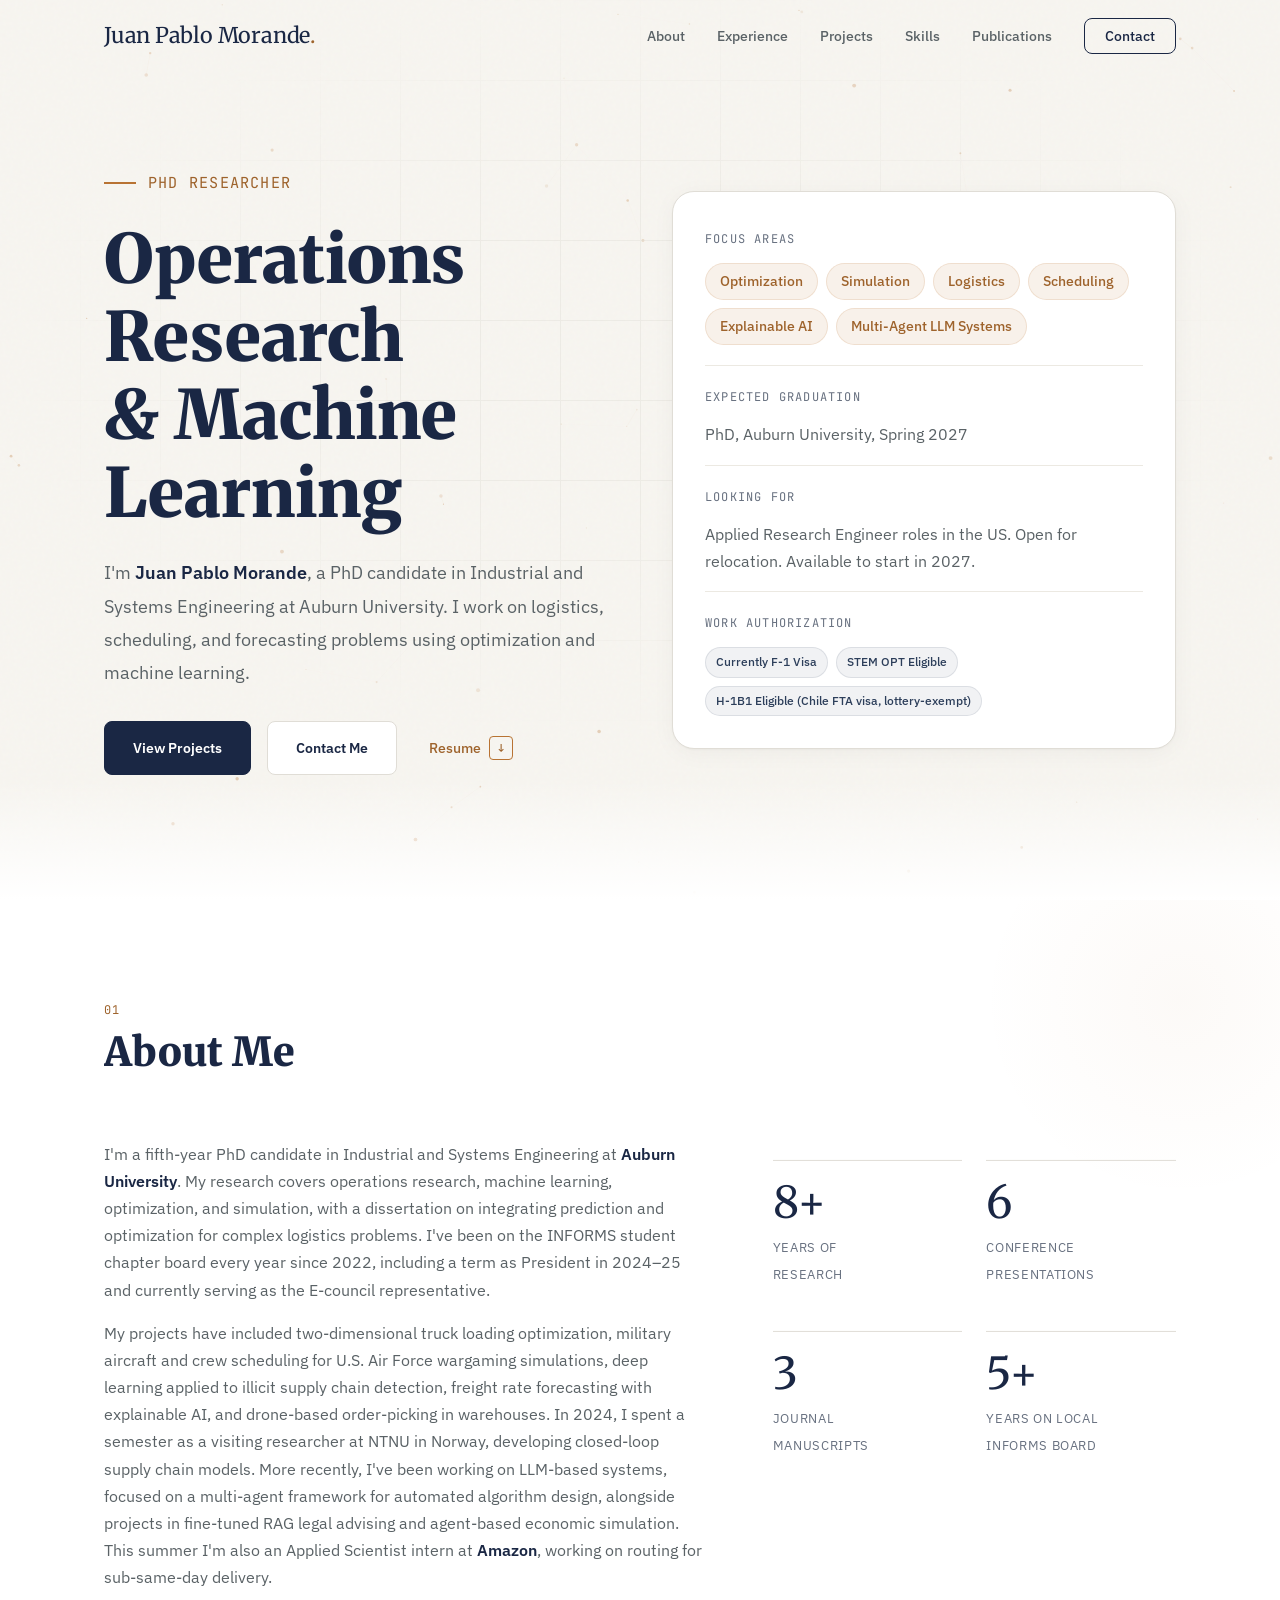
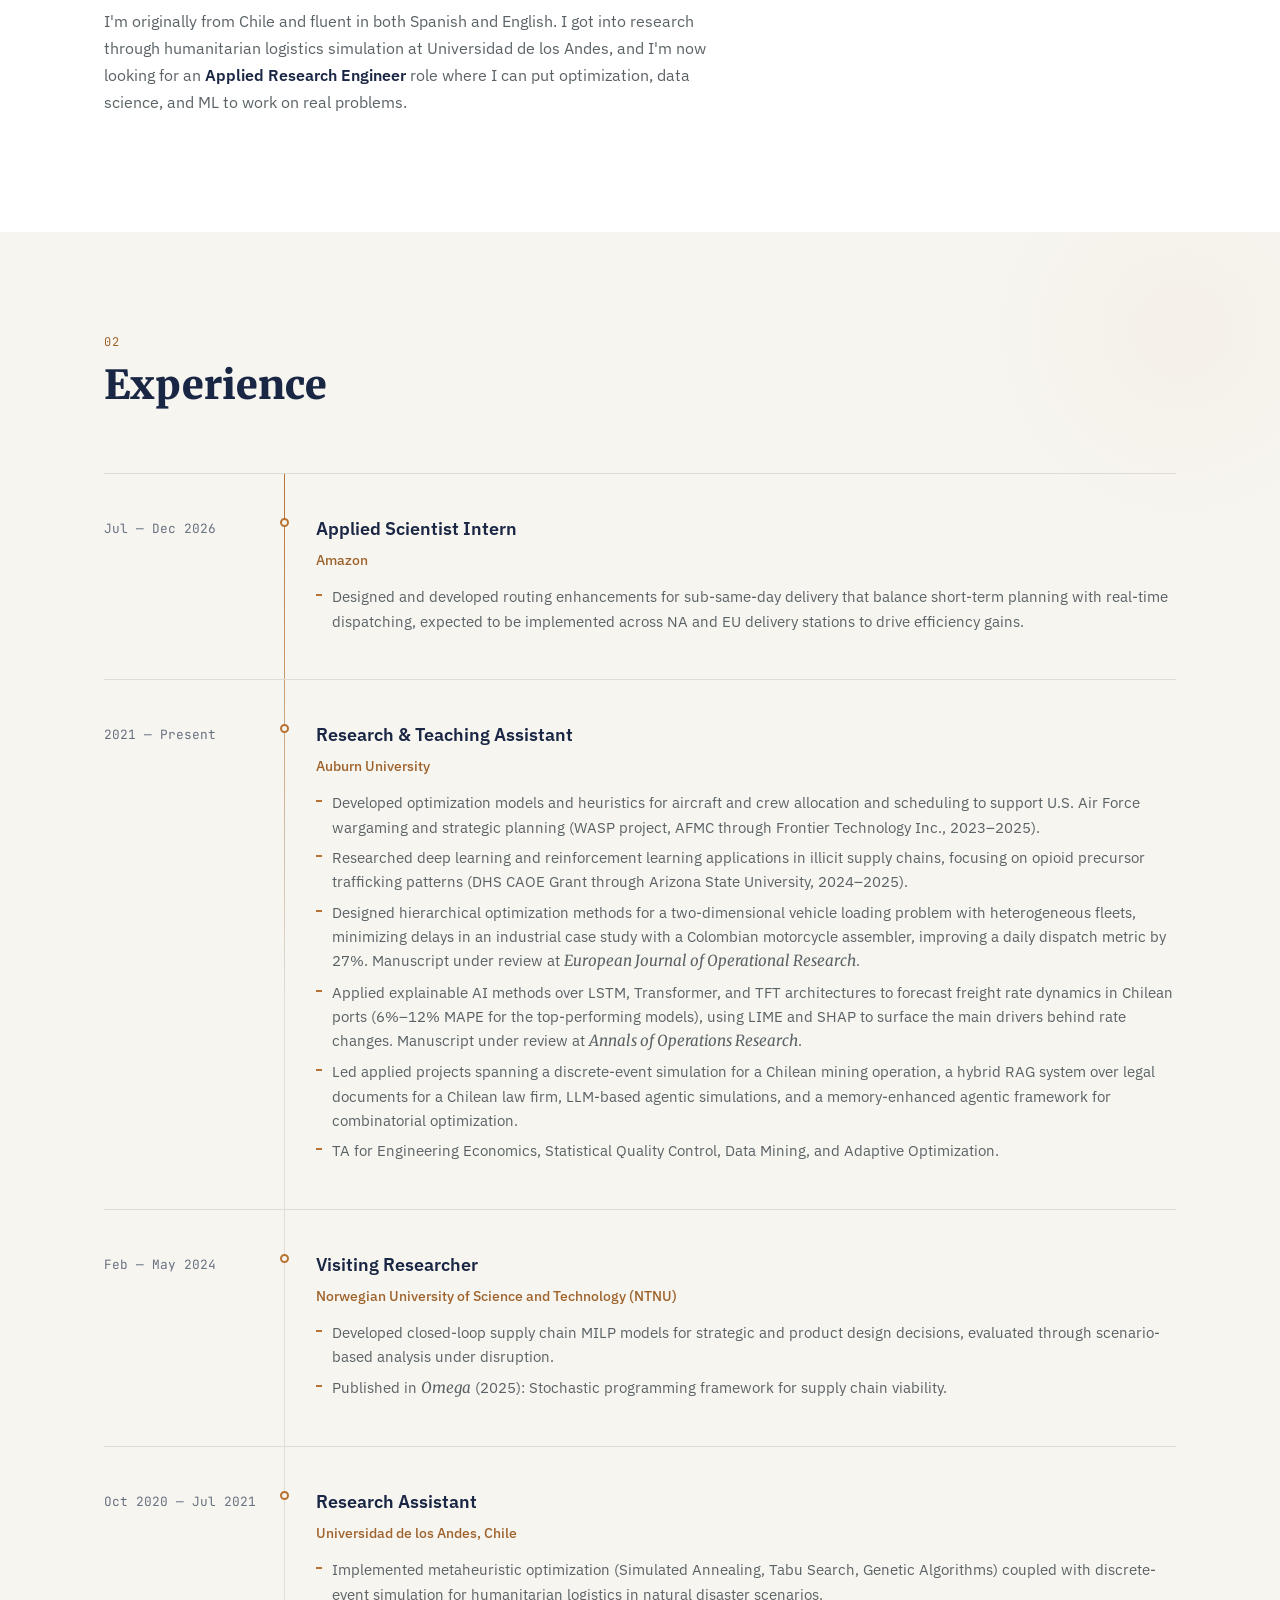
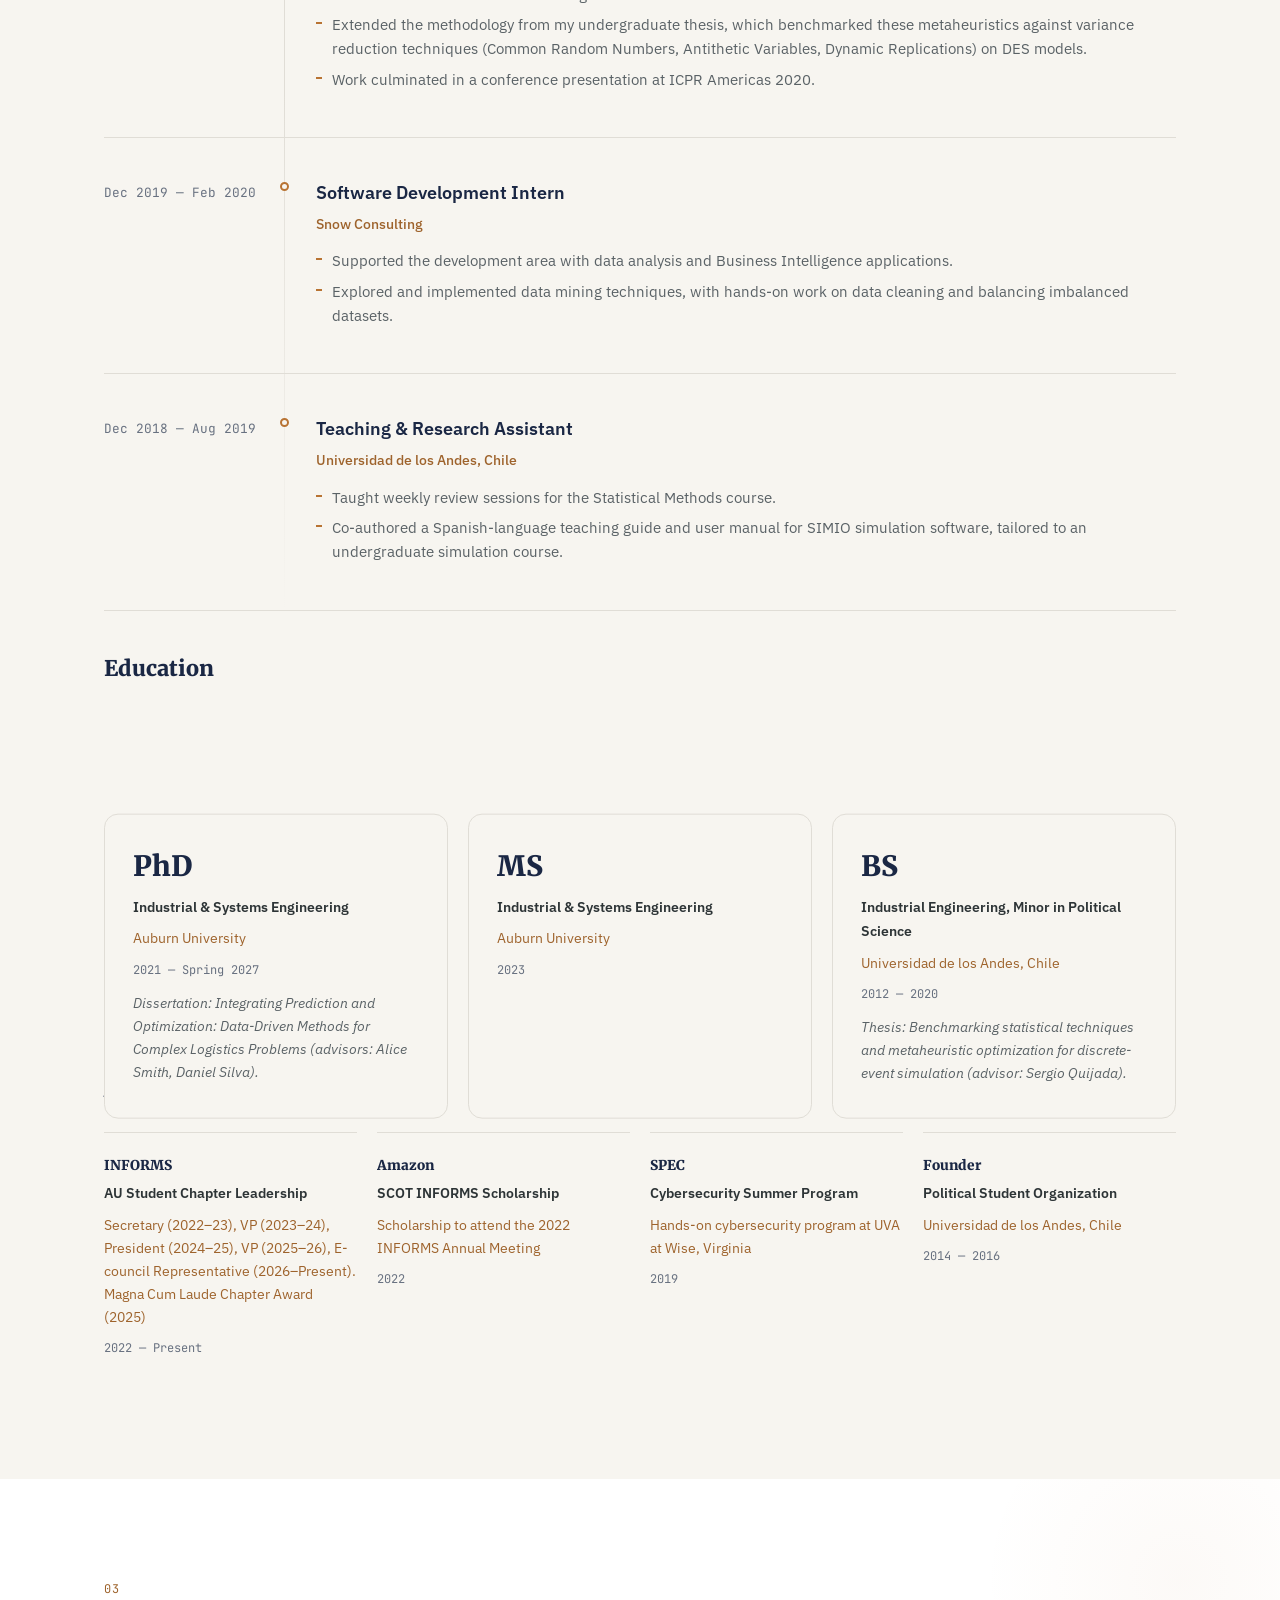
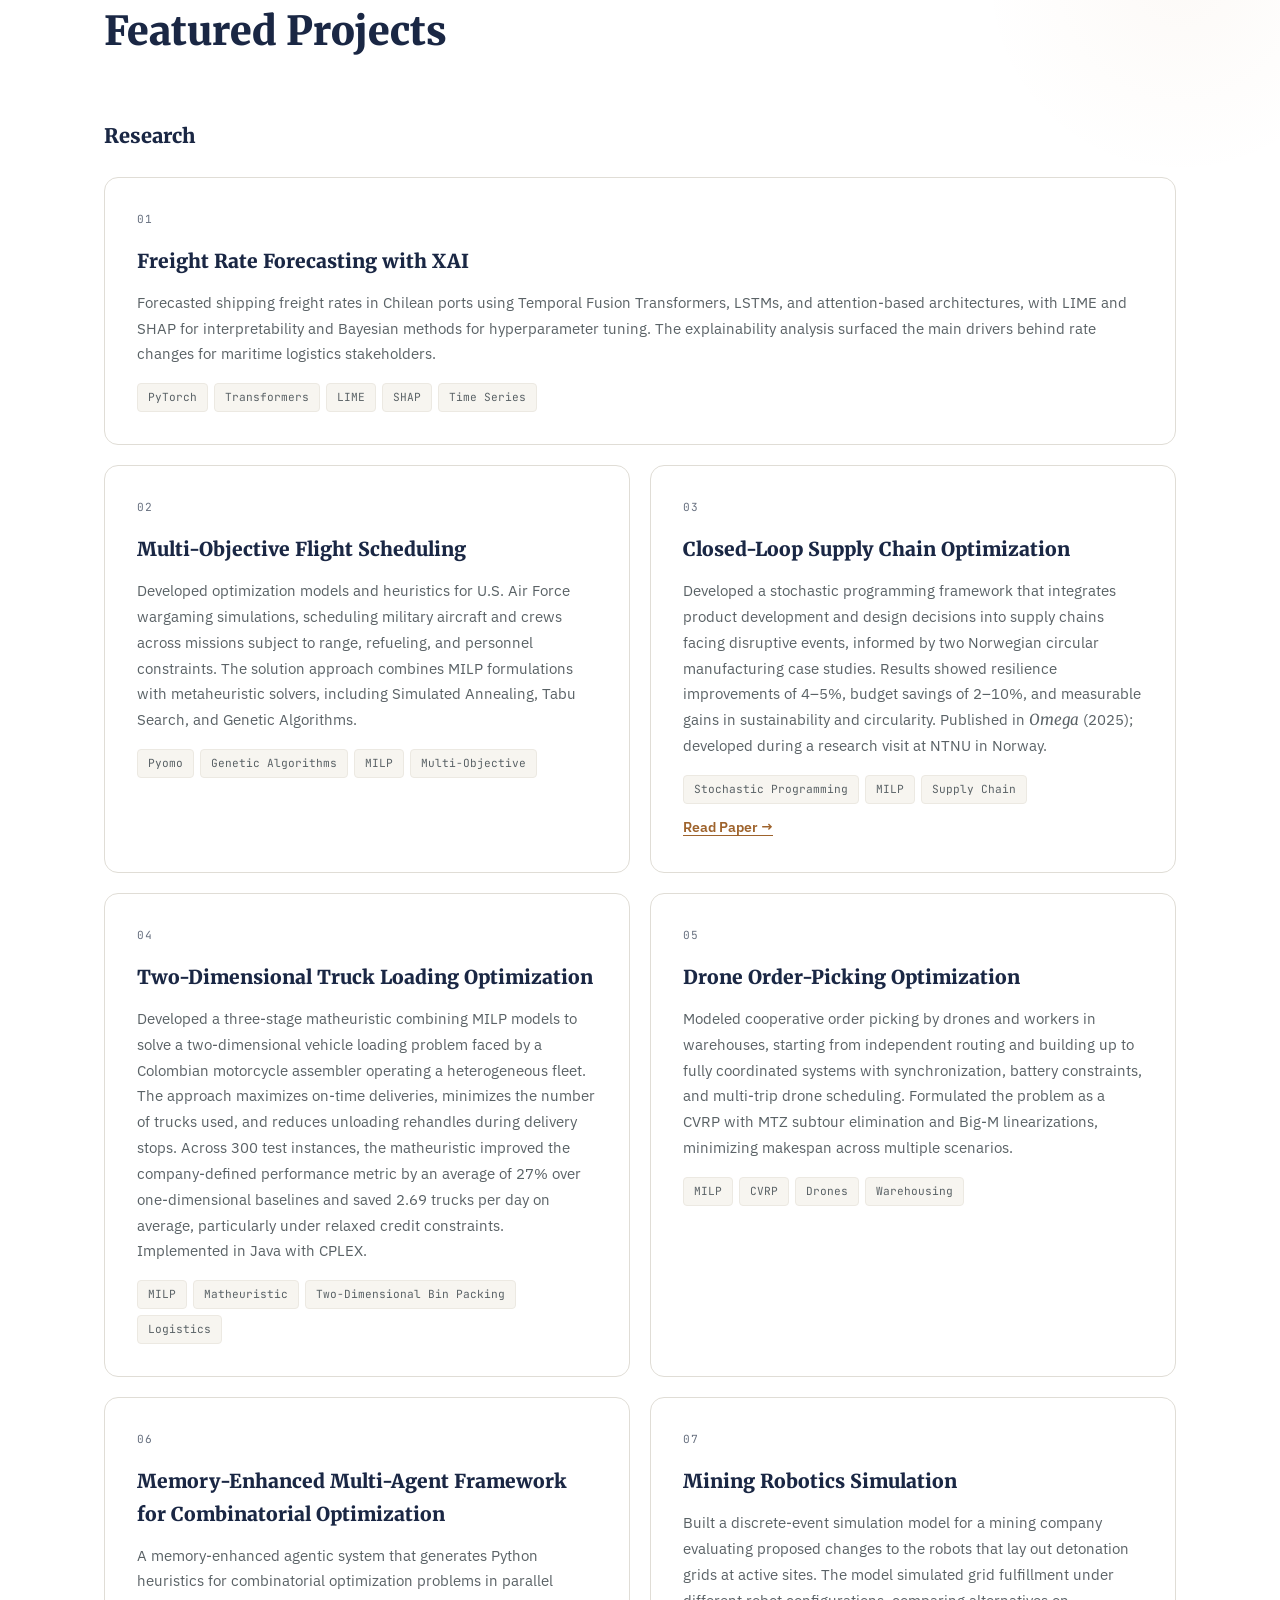
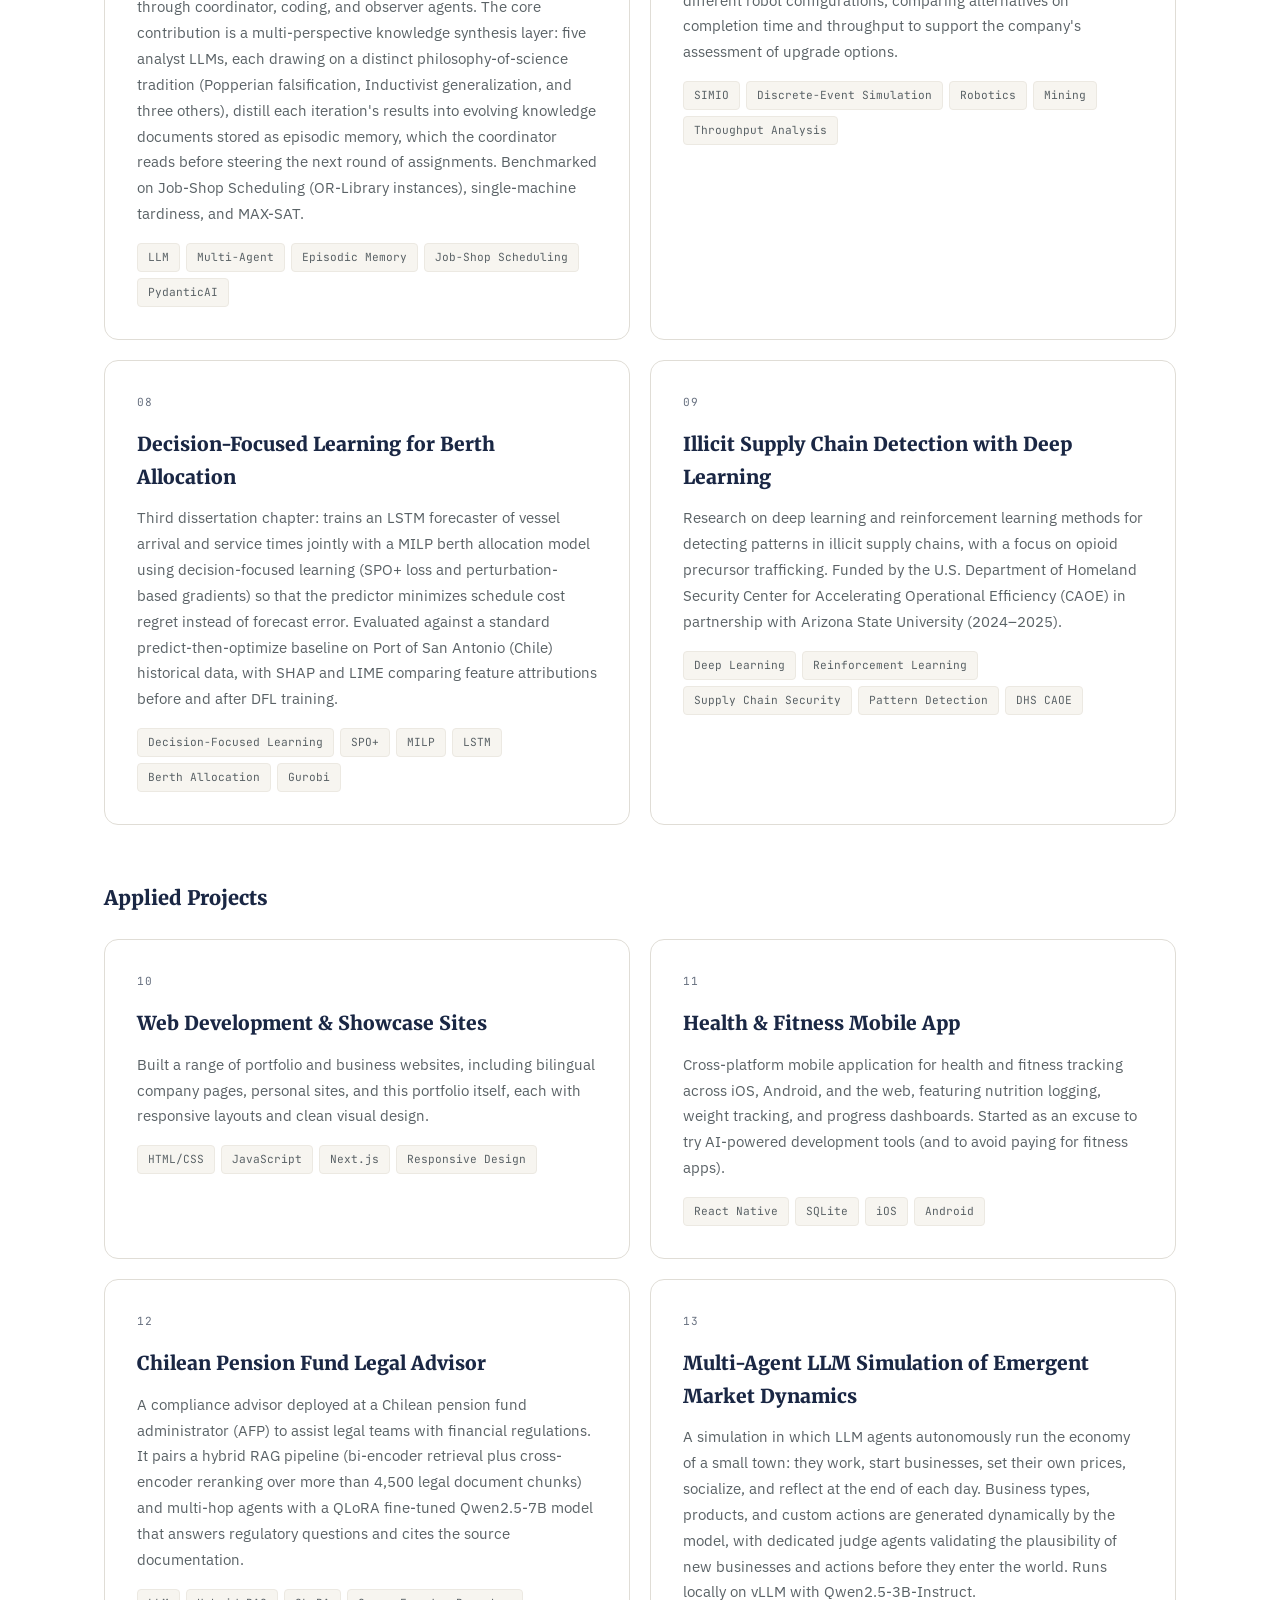
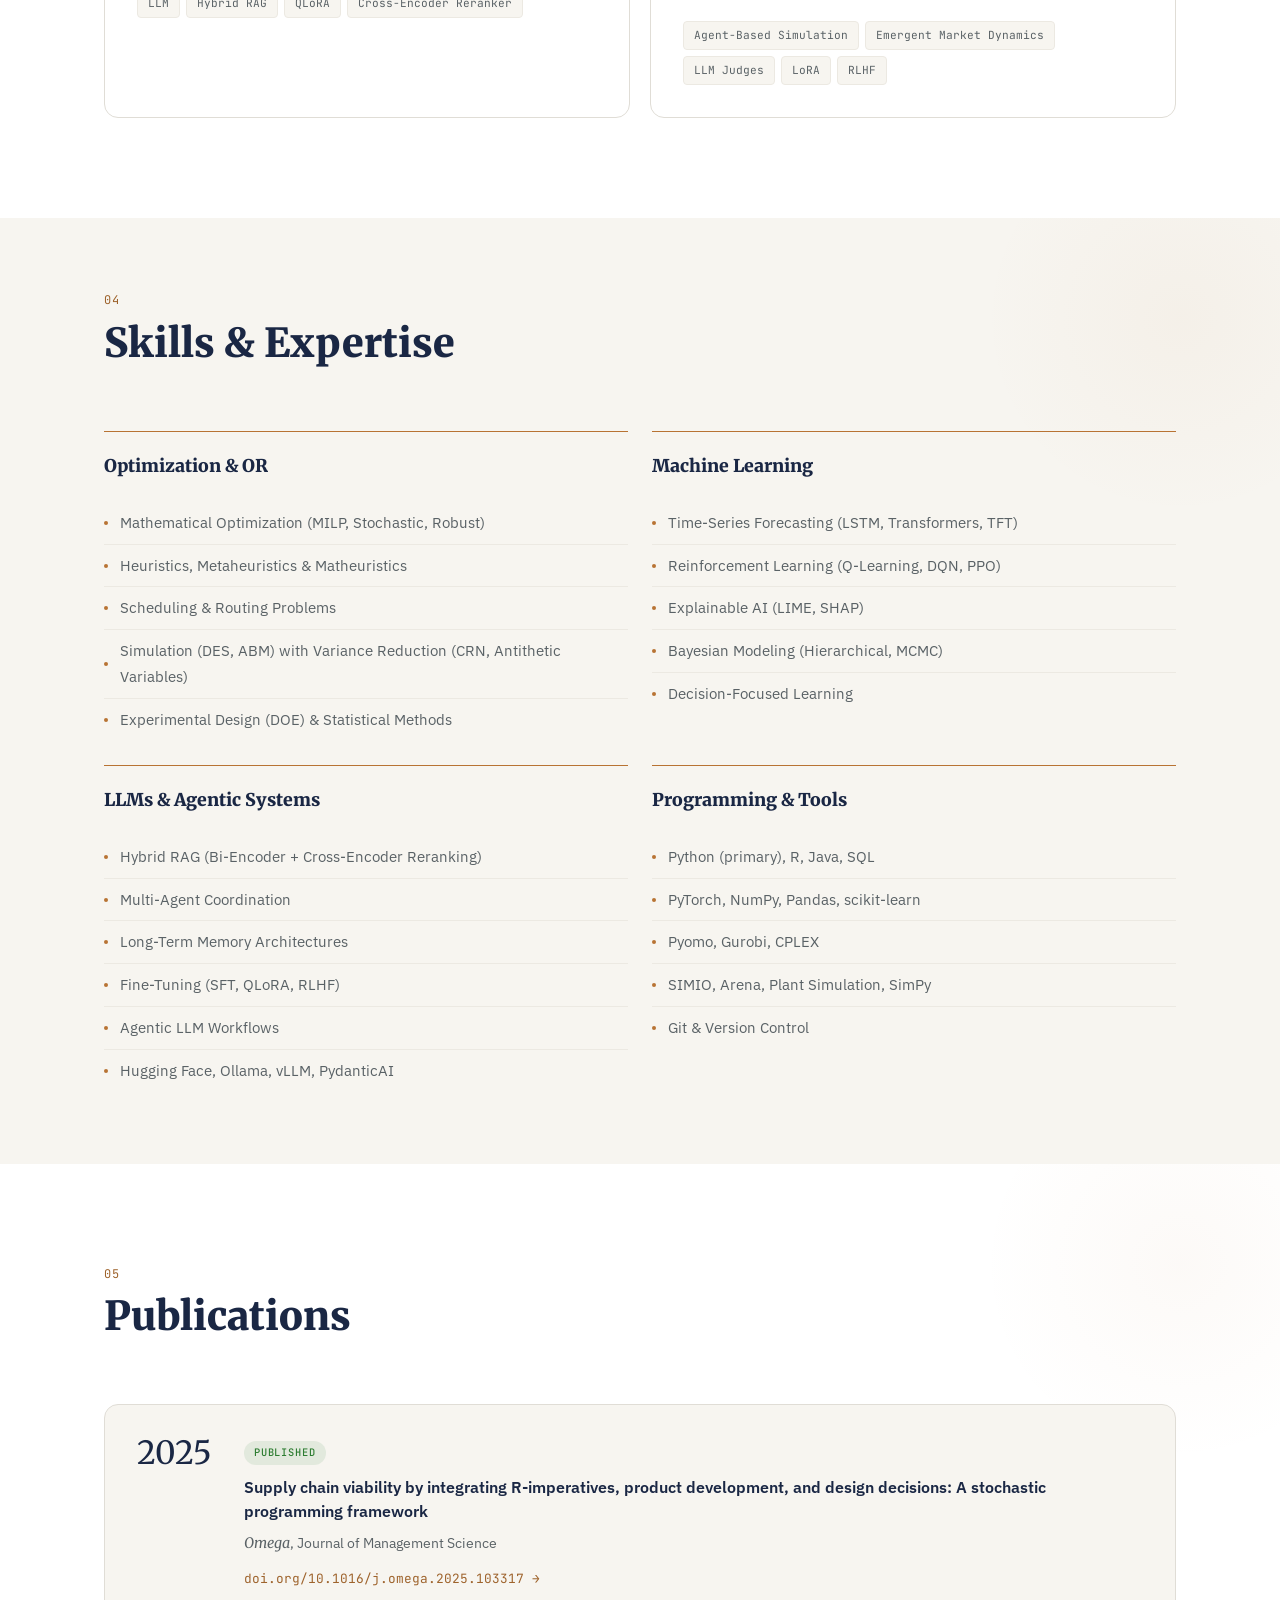
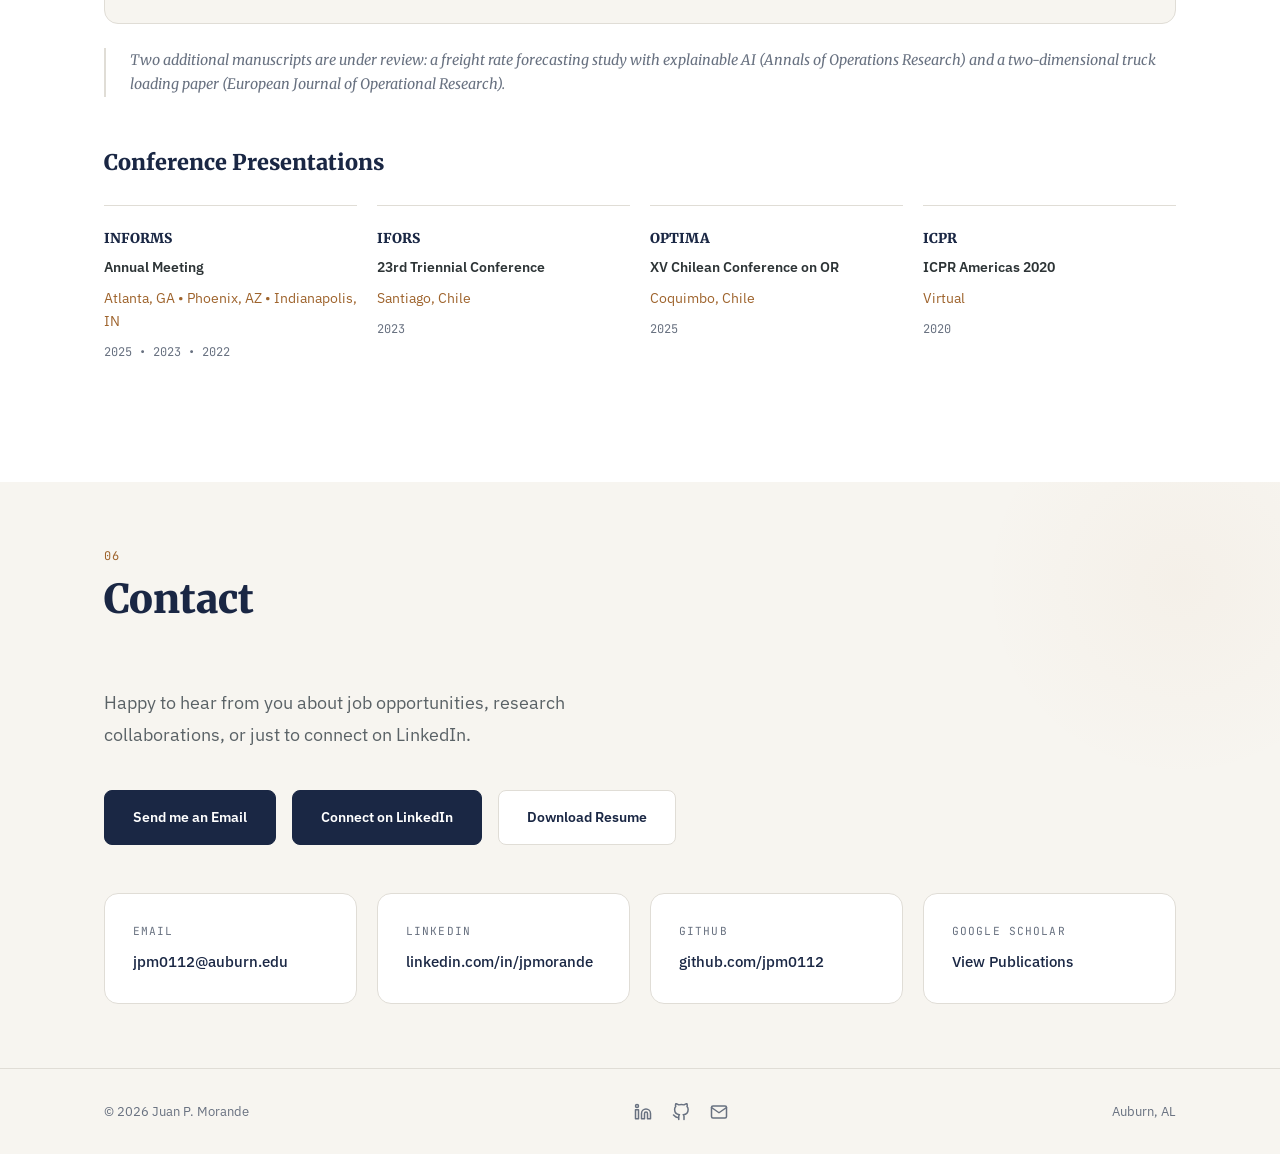
==== commit fb38335b: "Sync Auburn bullets with resume and add Amazon to About" ====
--- a/index.html
+++ b/index.html
@@ -146,6 +146,8 @@
             supply chain models. More recently, I've been working on LLM-based systems,
             focused on a multi-agent framework for automated algorithm design, alongside
             projects in fine-tuned RAG legal advising and agent-based economic simulation.
+            This summer I'm also an Applied Scientist intern at <strong>Amazon</strong>, working on
+            routing for sub-same-day delivery.
           </p>
           <p>
             I'm originally from Chile and fluent in both Spanish and English.
@@ -202,9 +204,9 @@
             <ul>
               <li>Developed optimization models and heuristics for aircraft and crew allocation and scheduling to support U.S. Air Force wargaming and strategic planning (WASP project, AFMC through Frontier Technology Inc., 2023–2025).</li>
               <li>Researched deep learning and reinforcement learning applications in illicit supply chains, focusing on opioid precursor trafficking patterns (DHS CAOE Grant through Arizona State University, 2024–2025).</li>
-              <li>Designed hierarchical optimization methods for a two-dimensional vehicle loading problem with heterogeneous fleets, minimizing delays in an industrial case study with a Colombian motorcycle assembler. Manuscript under review at <em>European Journal of Operational Research</em>.</li>
-              <li>Applied explainable AI methods over LSTM, Transformer, and TFT architectures to forecast freight rate dynamics in Chilean ports, using LIME and SHAP to surface the main drivers behind rate changes. Manuscript under review at <em>Annals of Operations Research</em>.</li>
-              <li>Led applied projects spanning a discrete-event simulation for a Chilean mining operation, a hybrid RAG system over legal documents for a Chilean law firm, and LLM-based agentic simulations.</li>
+              <li>Designed hierarchical optimization methods for a two-dimensional vehicle loading problem with heterogeneous fleets, minimizing delays in an industrial case study with a Colombian motorcycle assembler, improving a daily dispatch metric by 27%. Manuscript under review at <em>European Journal of Operational Research</em>.</li>
+              <li>Applied explainable AI methods over LSTM, Transformer, and TFT architectures to forecast freight rate dynamics in Chilean ports (6%&ndash;12% MAPE for the top-performing models), using LIME and SHAP to surface the main drivers behind rate changes. Manuscript under review at <em>Annals of Operations Research</em>.</li>
+              <li>Led applied projects spanning a discrete-event simulation for a Chilean mining operation, a hybrid RAG system over legal documents for a Chilean law firm, LLM-based agentic simulations, and a memory-enhanced agentic framework for combinatorial optimization.</li>
               <li>TA for Engineering Economics, Statistical Quality Control, Data Mining, and Adaptive Optimization.</li>
             </ul>
           </div>
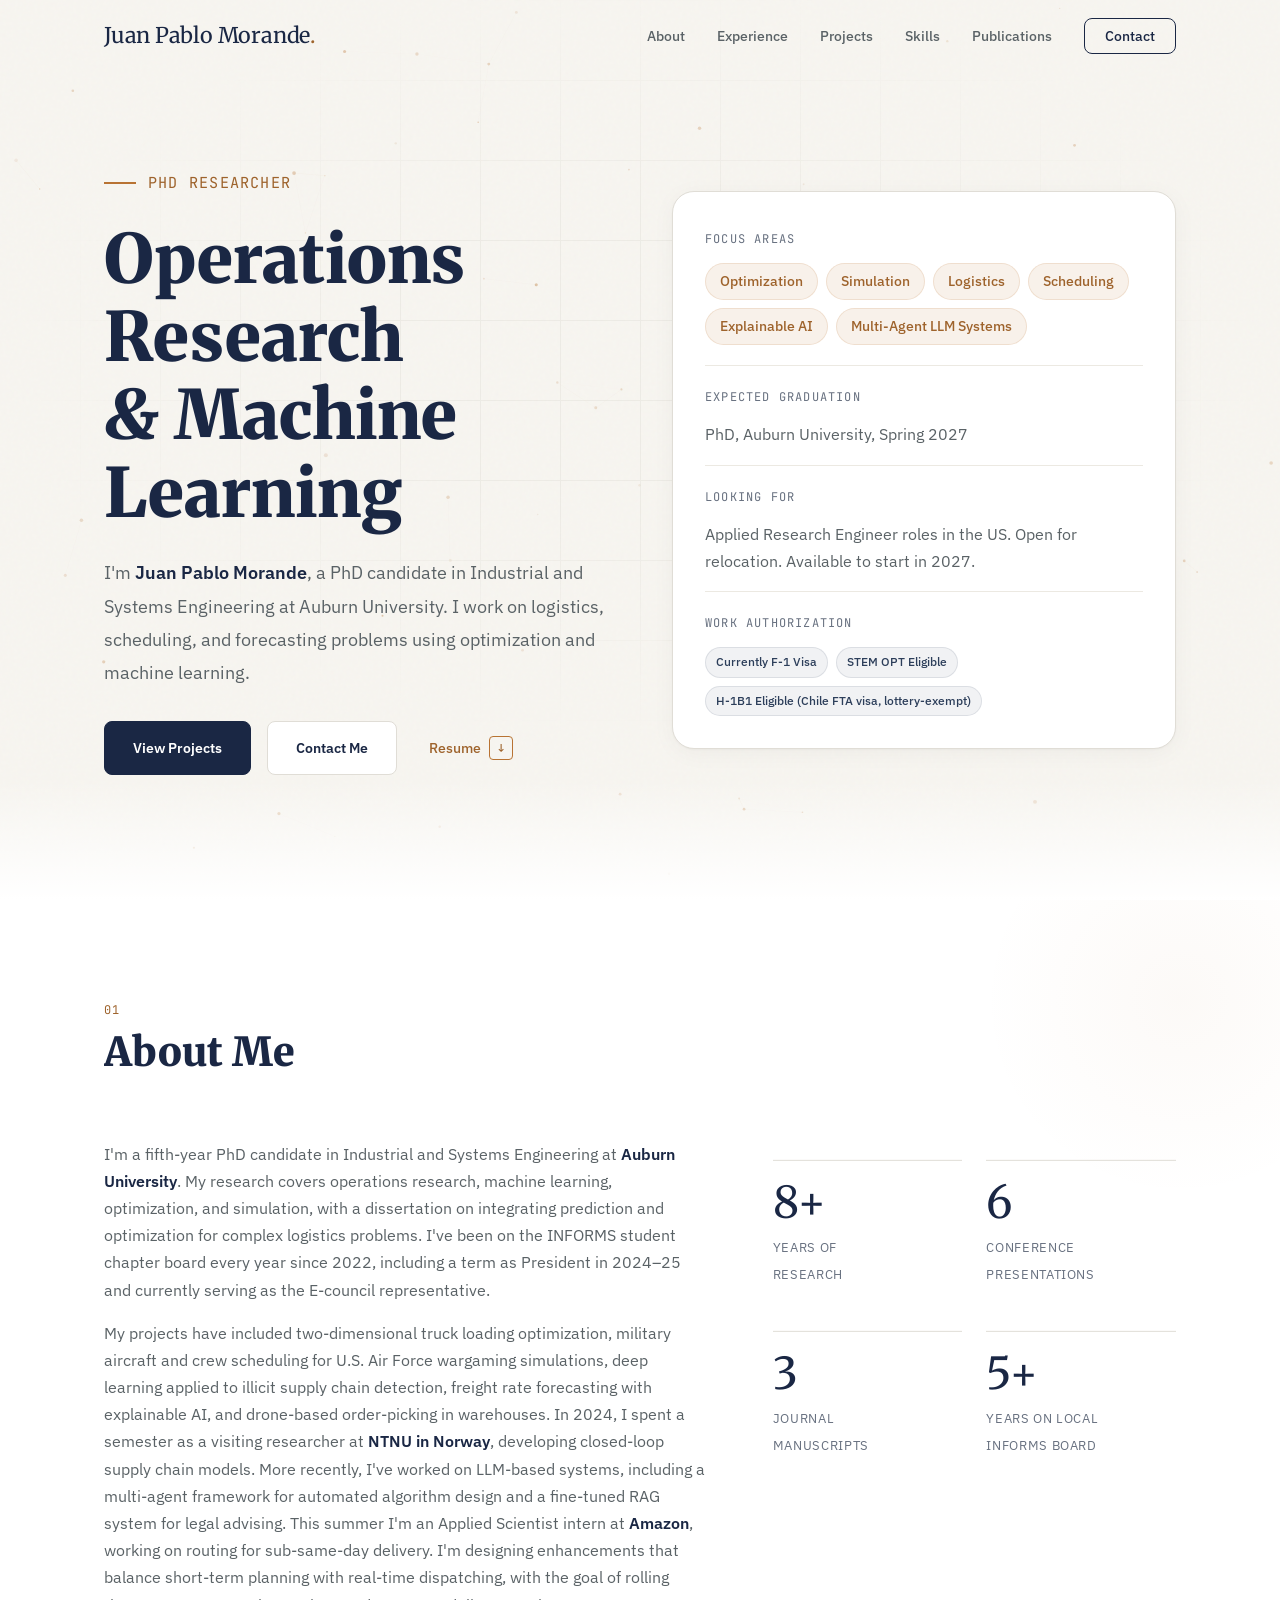
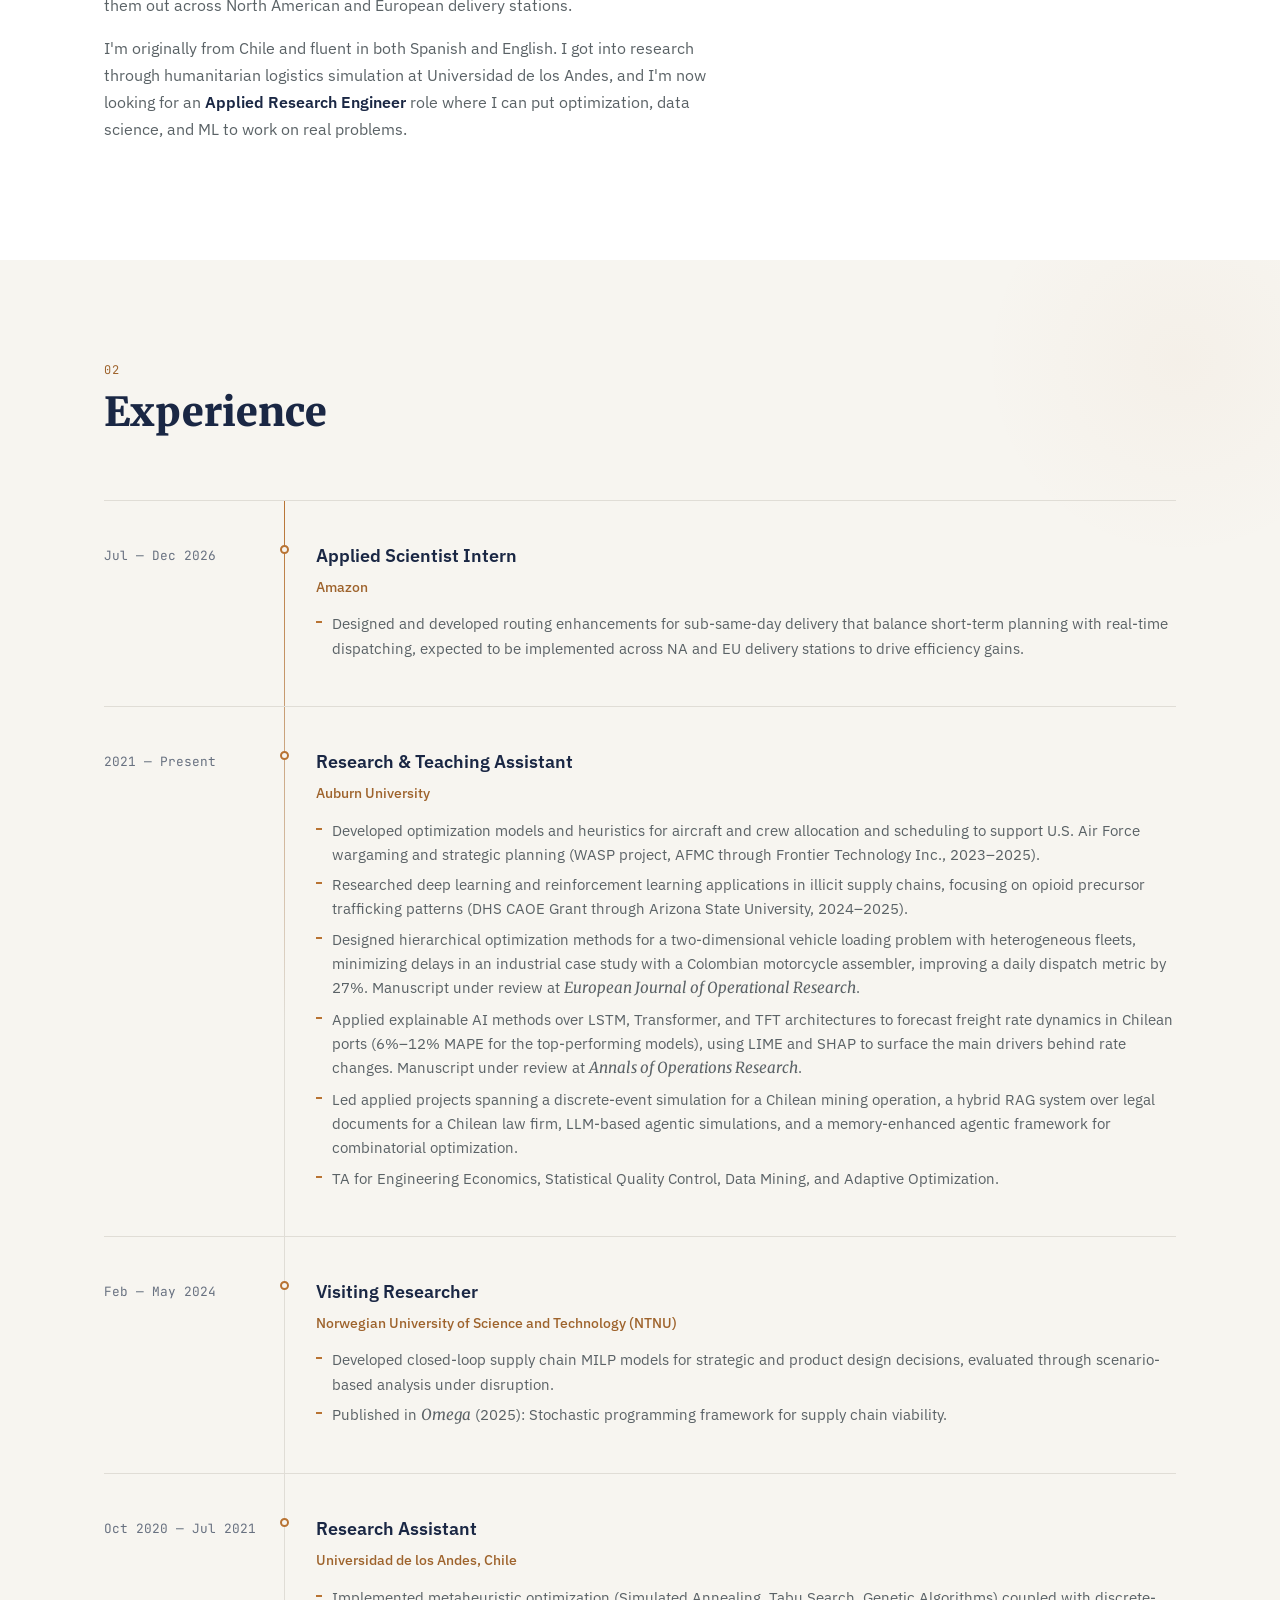
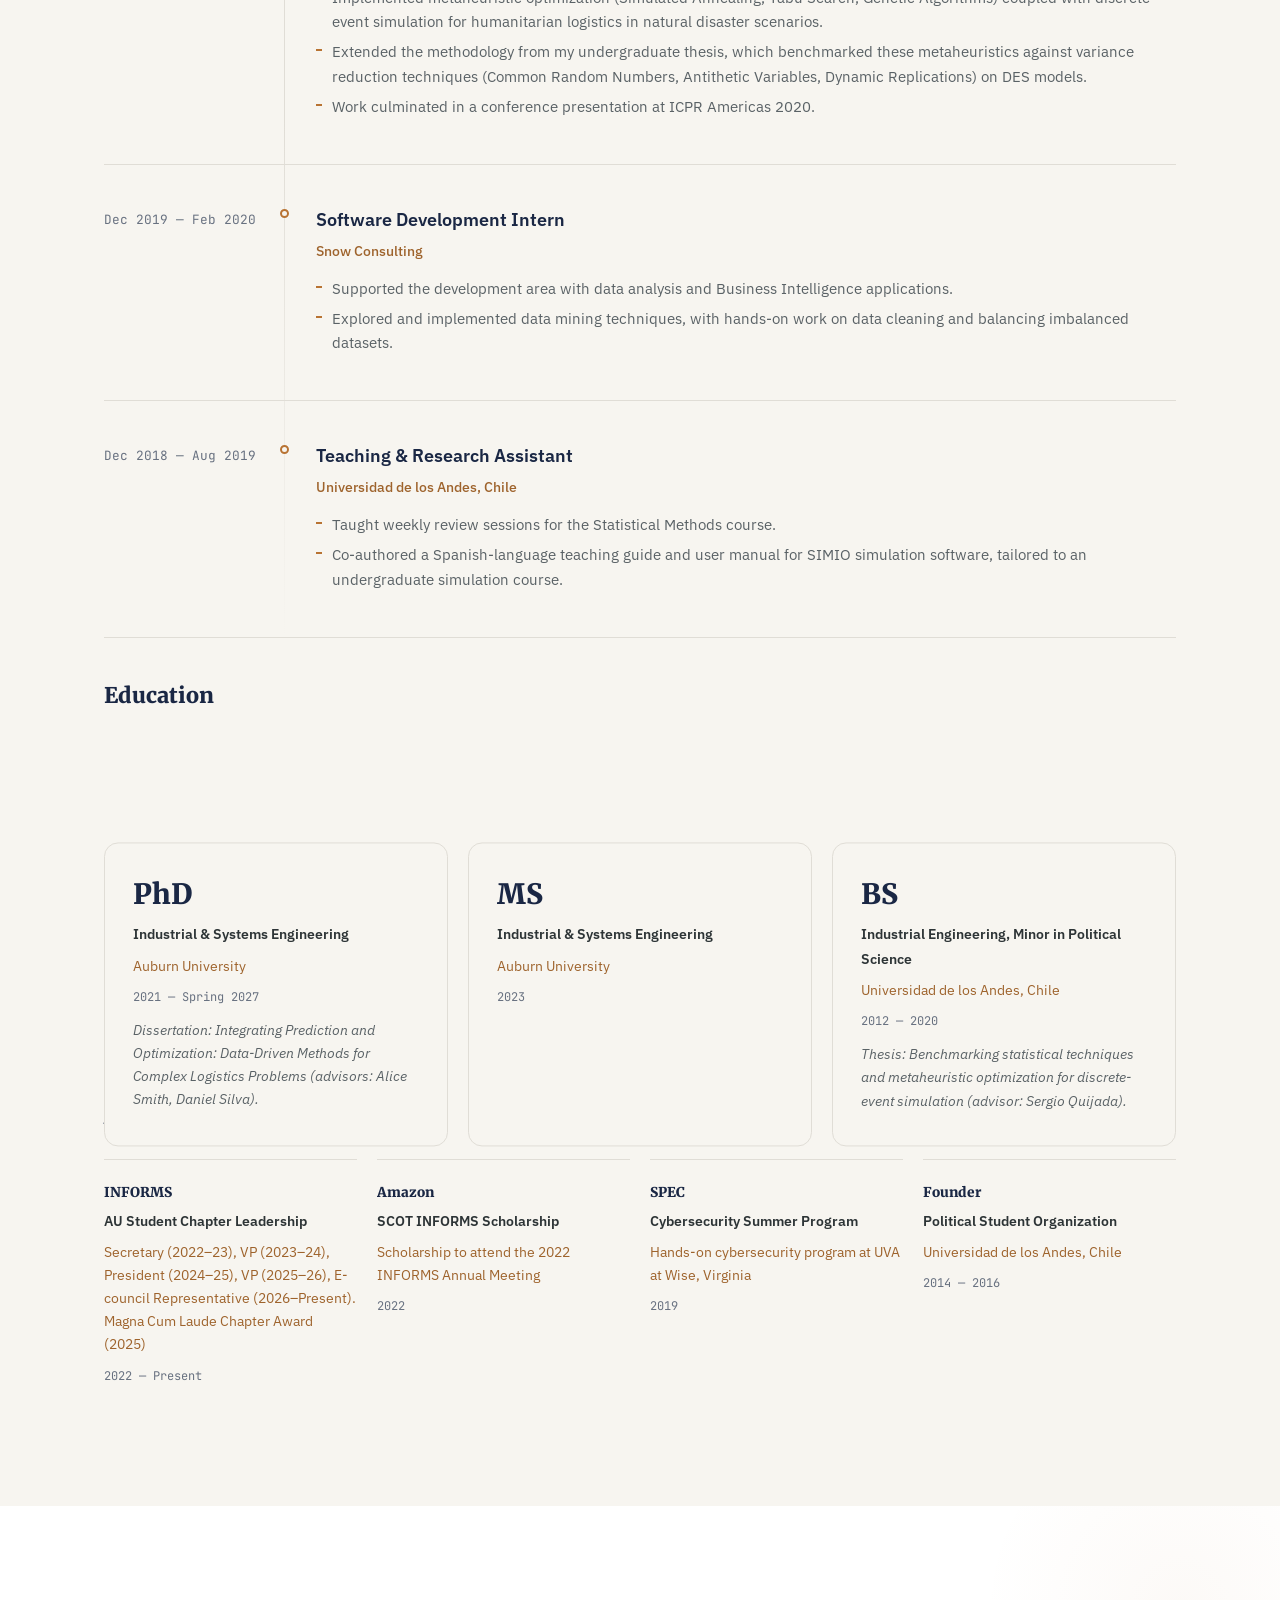
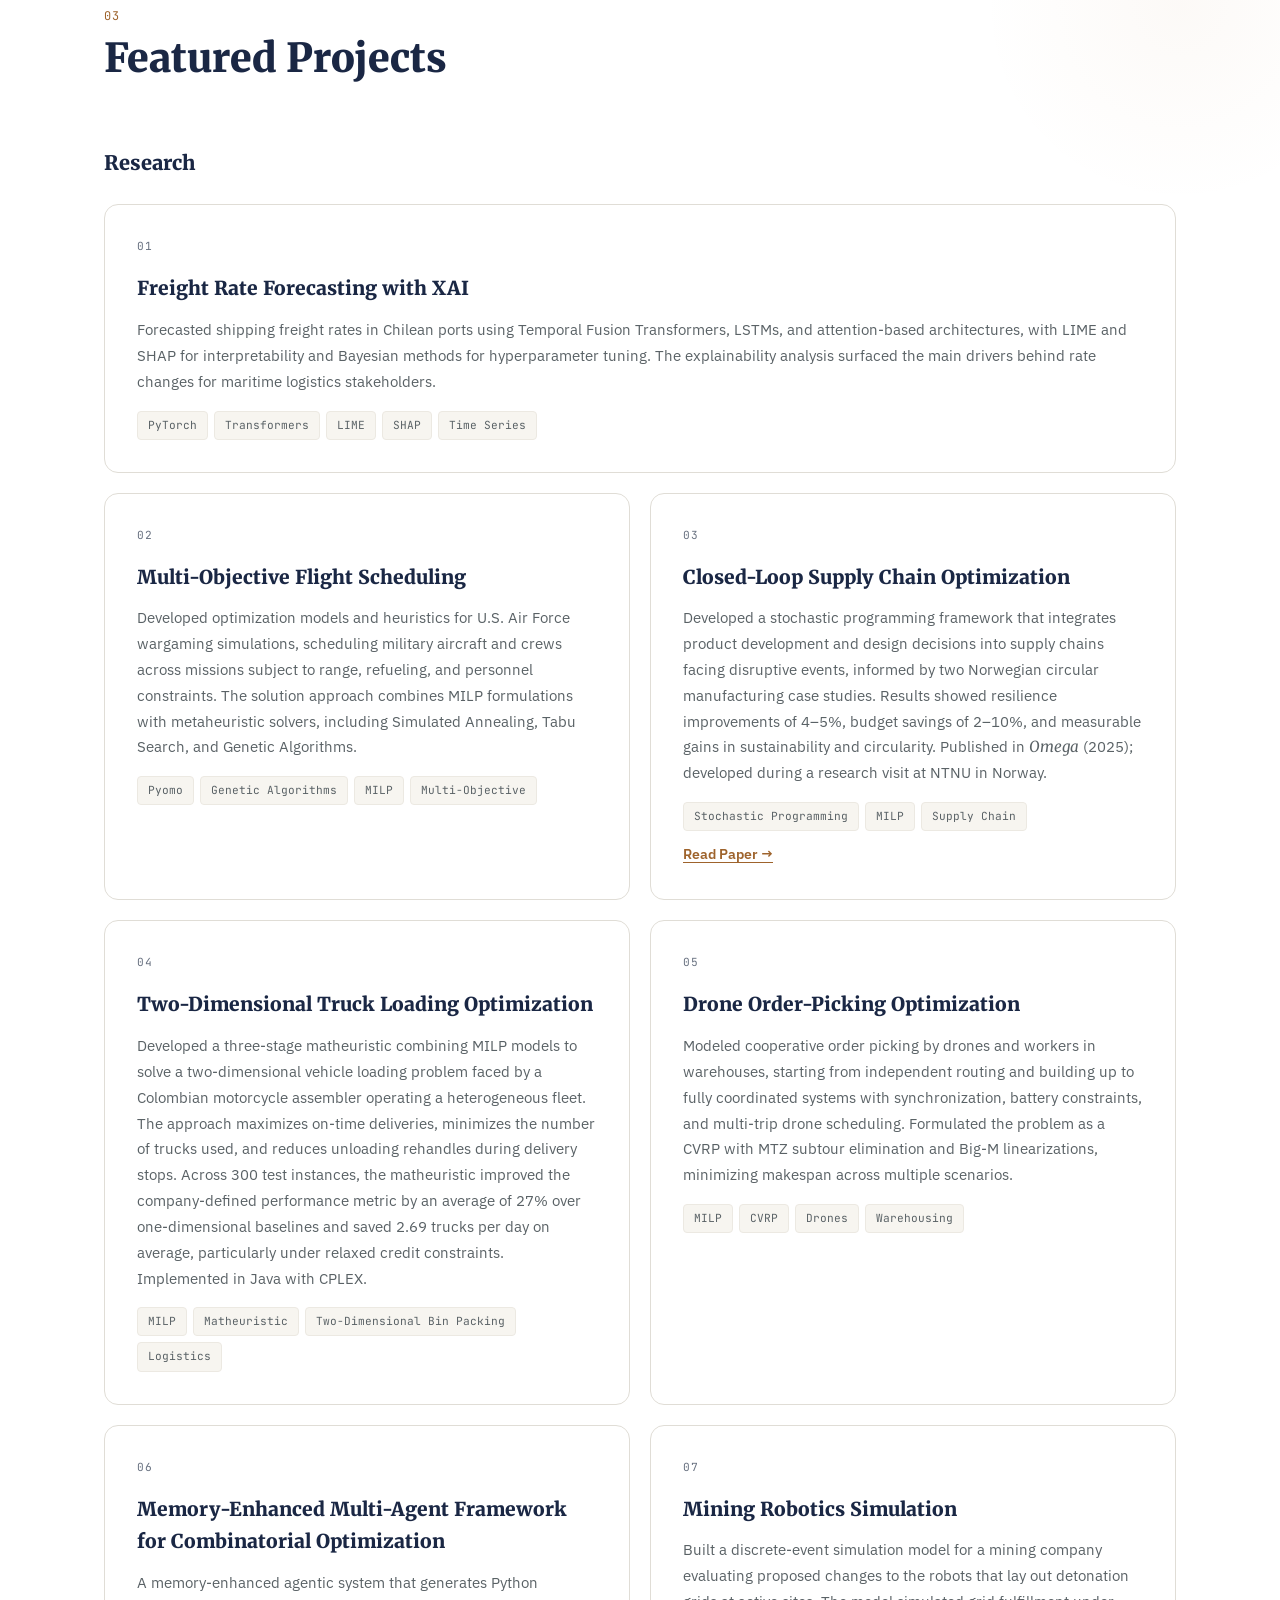
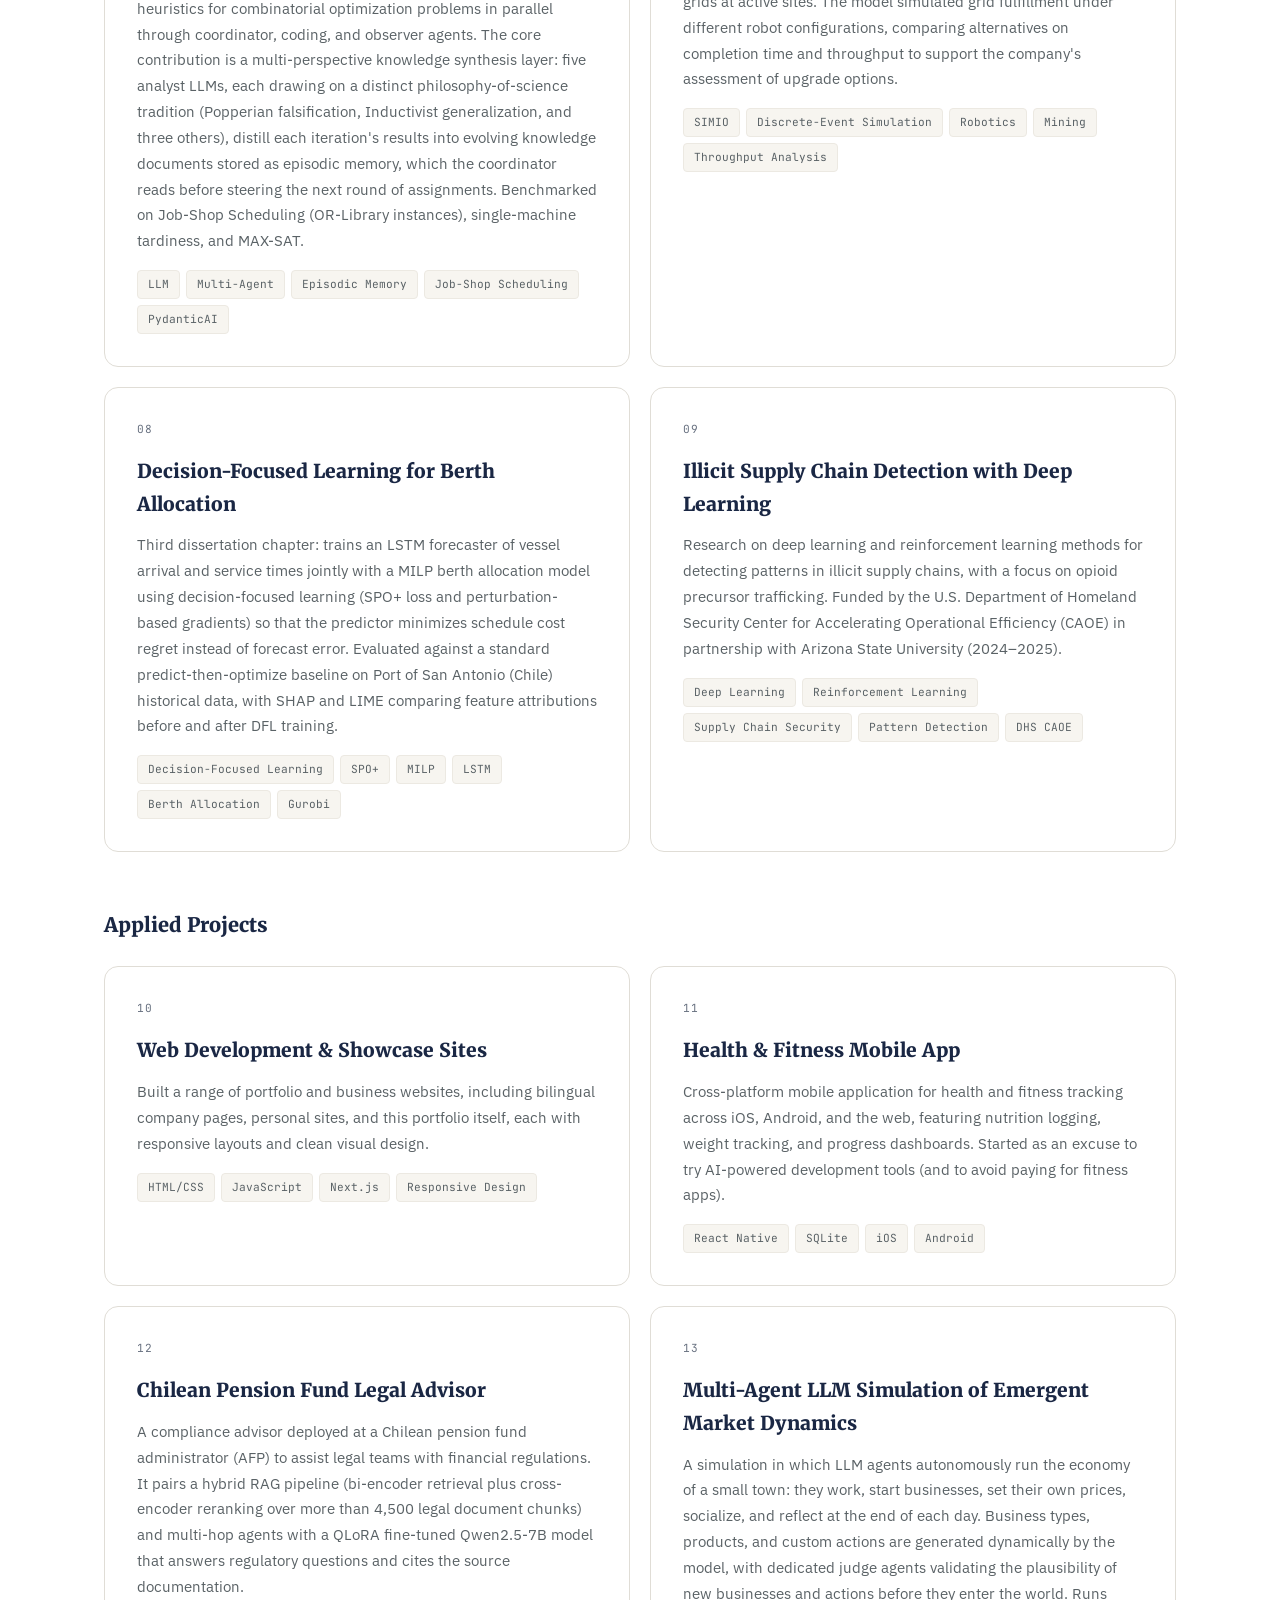
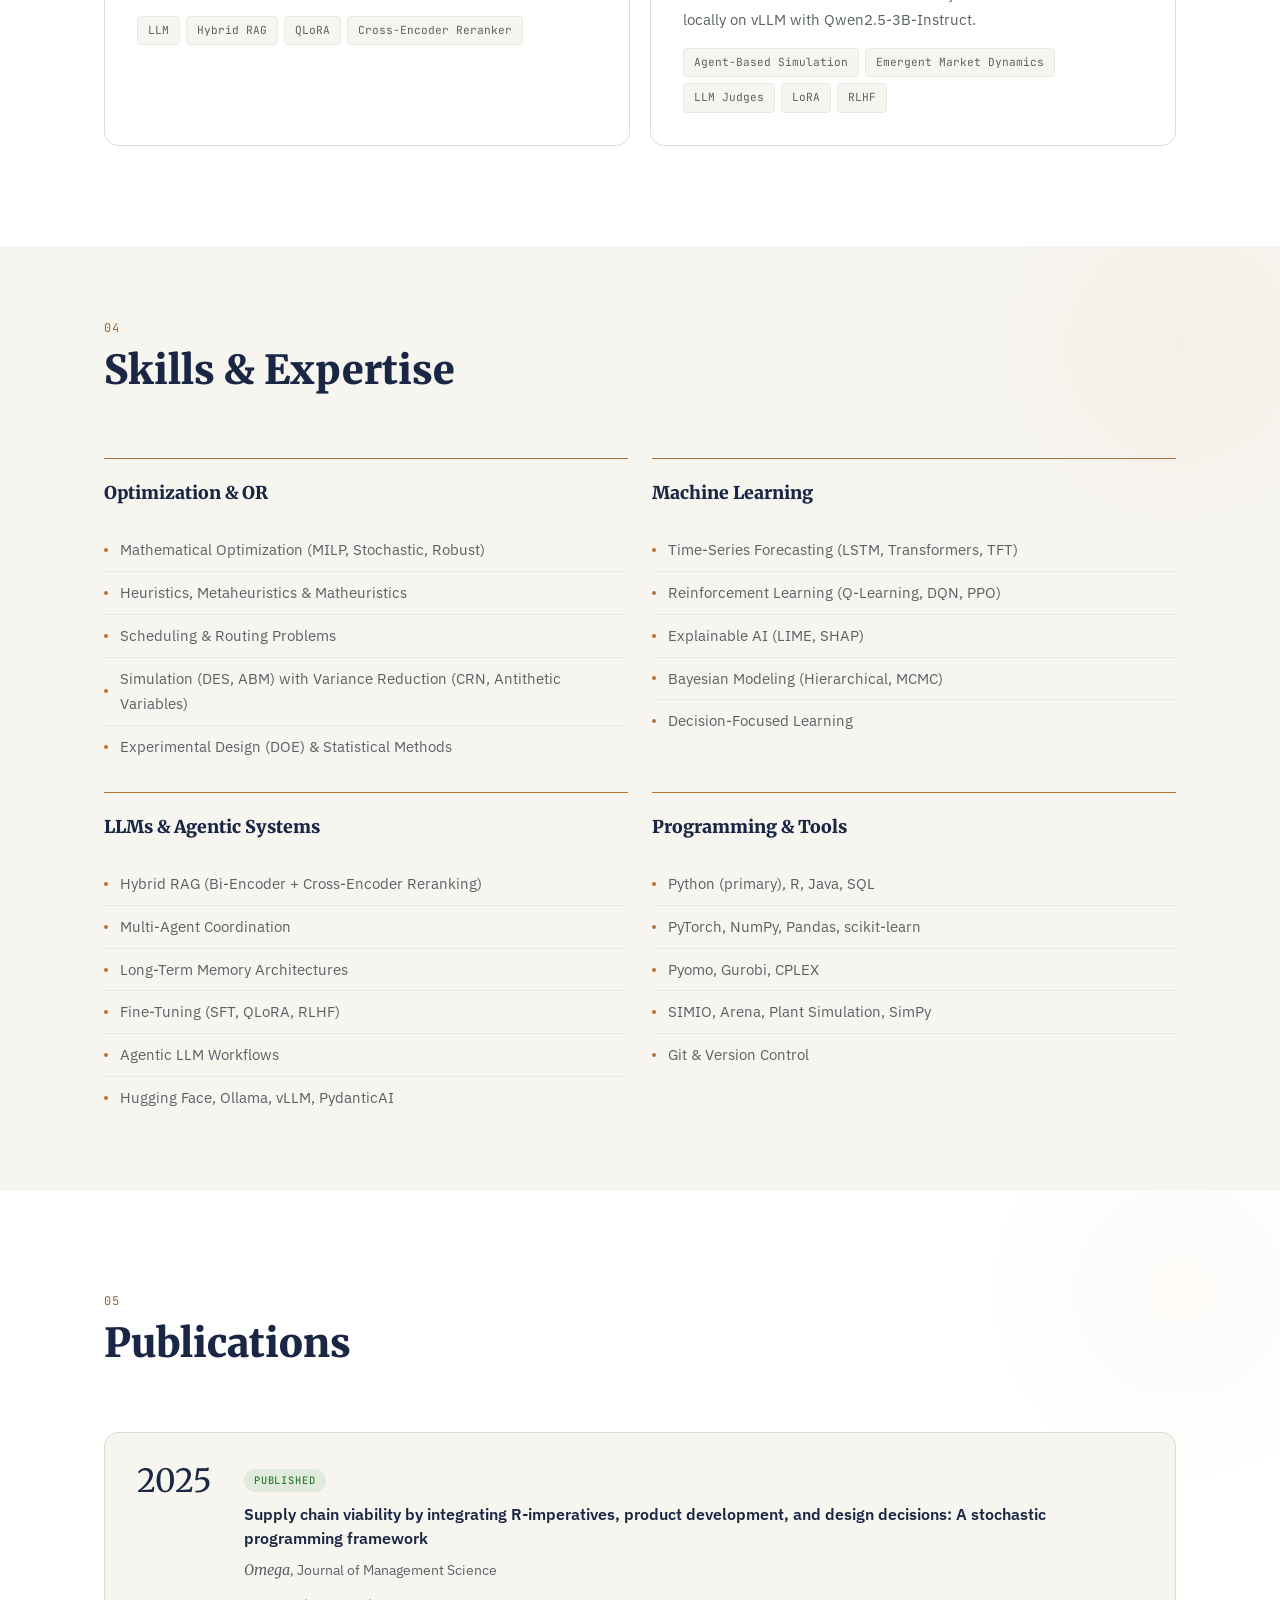
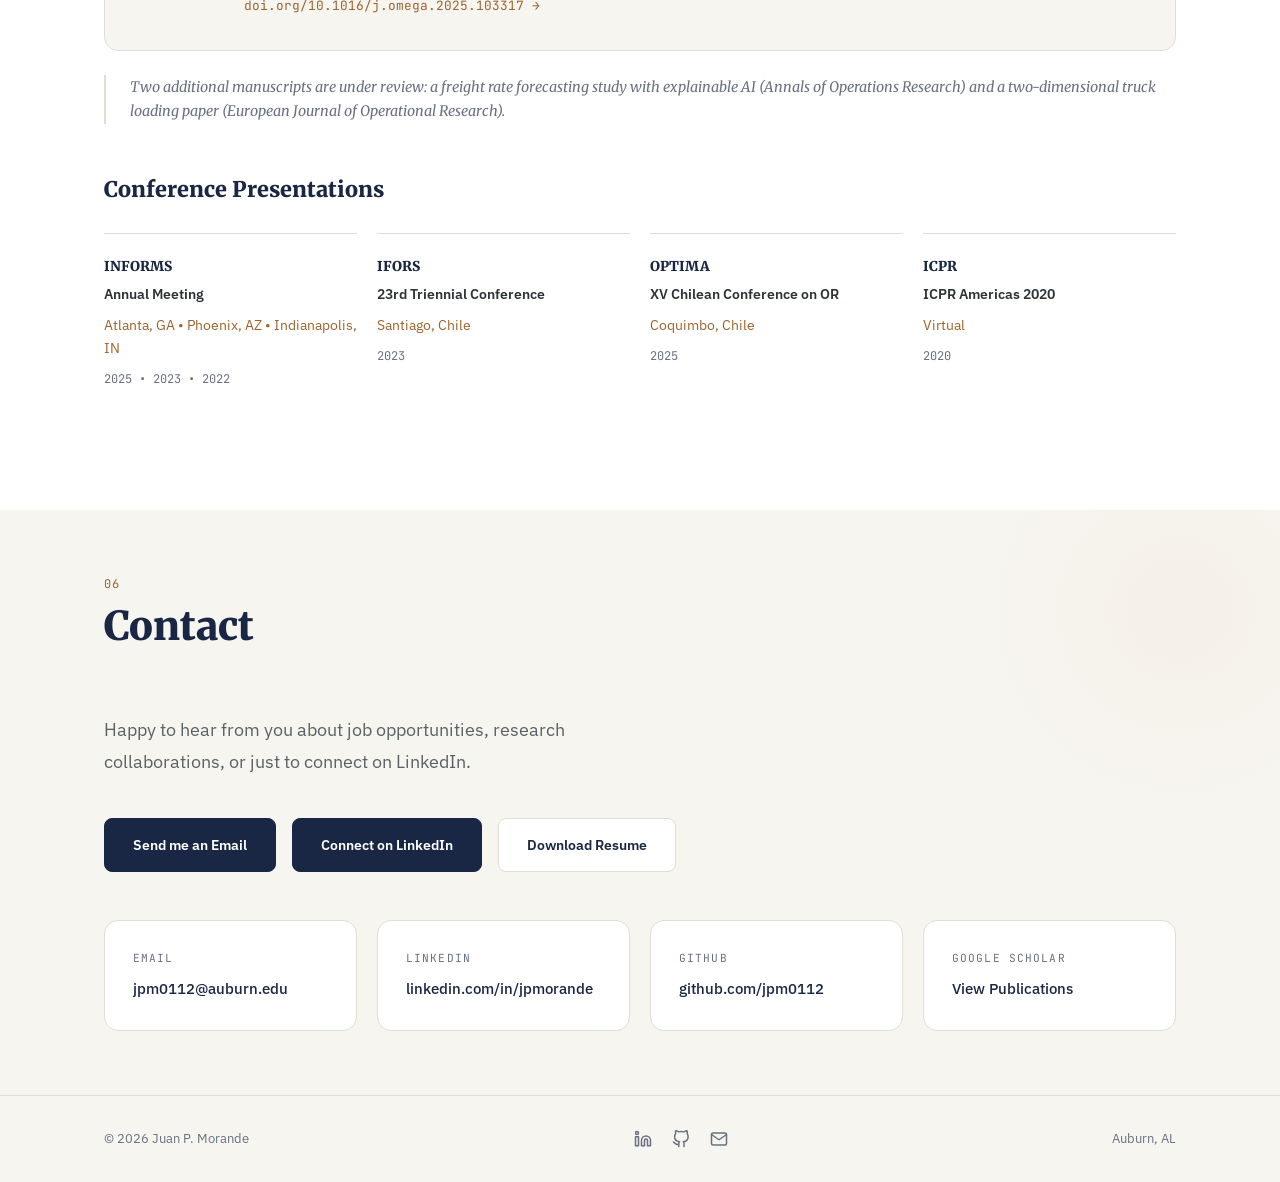
==== commit 358c0cfc: "Tighten About LLM sentence, expand Amazon, bold NTNU in Norway" ====
--- a/index.html
+++ b/index.html
@@ -142,12 +142,13 @@
             military aircraft and crew scheduling for U.S. Air Force wargaming simulations,
             deep learning applied to illicit supply chain detection, freight rate forecasting
             with explainable AI, and drone-based order-picking in warehouses. In 2024, I spent
-            a semester as a visiting researcher at NTNU in Norway, developing closed-loop
-            supply chain models. More recently, I've been working on LLM-based systems,
-            focused on a multi-agent framework for automated algorithm design, alongside
-            projects in fine-tuned RAG legal advising and agent-based economic simulation.
-            This summer I'm also an Applied Scientist intern at <strong>Amazon</strong>, working on
-            routing for sub-same-day delivery.
+            a semester as a visiting researcher at <strong>NTNU in Norway</strong>, developing closed-loop
+            supply chain models. More recently, I've worked on LLM-based systems, including a
+            multi-agent framework for automated algorithm design and a fine-tuned RAG system for legal advising.
+            This summer I'm an Applied Scientist intern at <strong>Amazon</strong>, working on
+            routing for sub-same-day delivery. I'm designing enhancements that balance short-term planning
+            with real-time dispatching, with the goal of rolling them out across North American and
+            European delivery stations.
           </p>
           <p>
             I'm originally from Chile and fluent in both Spanish and English.
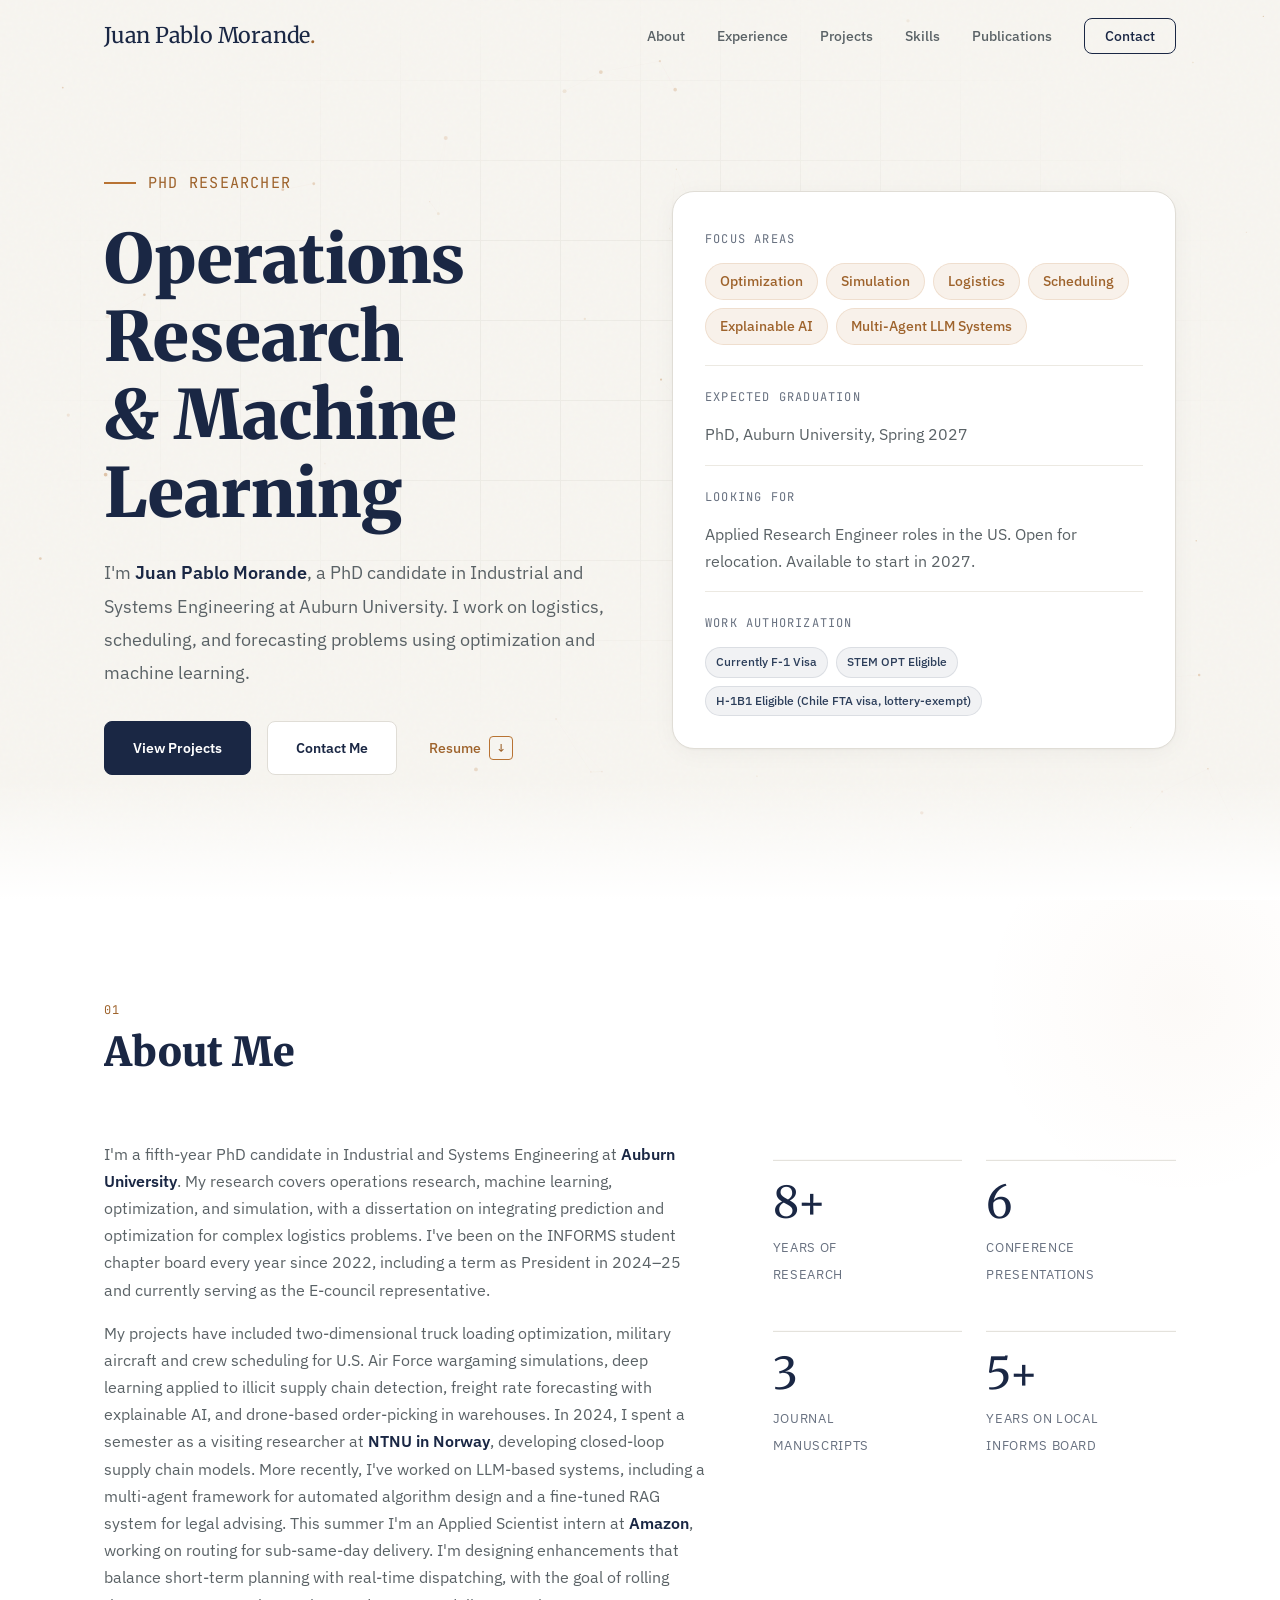
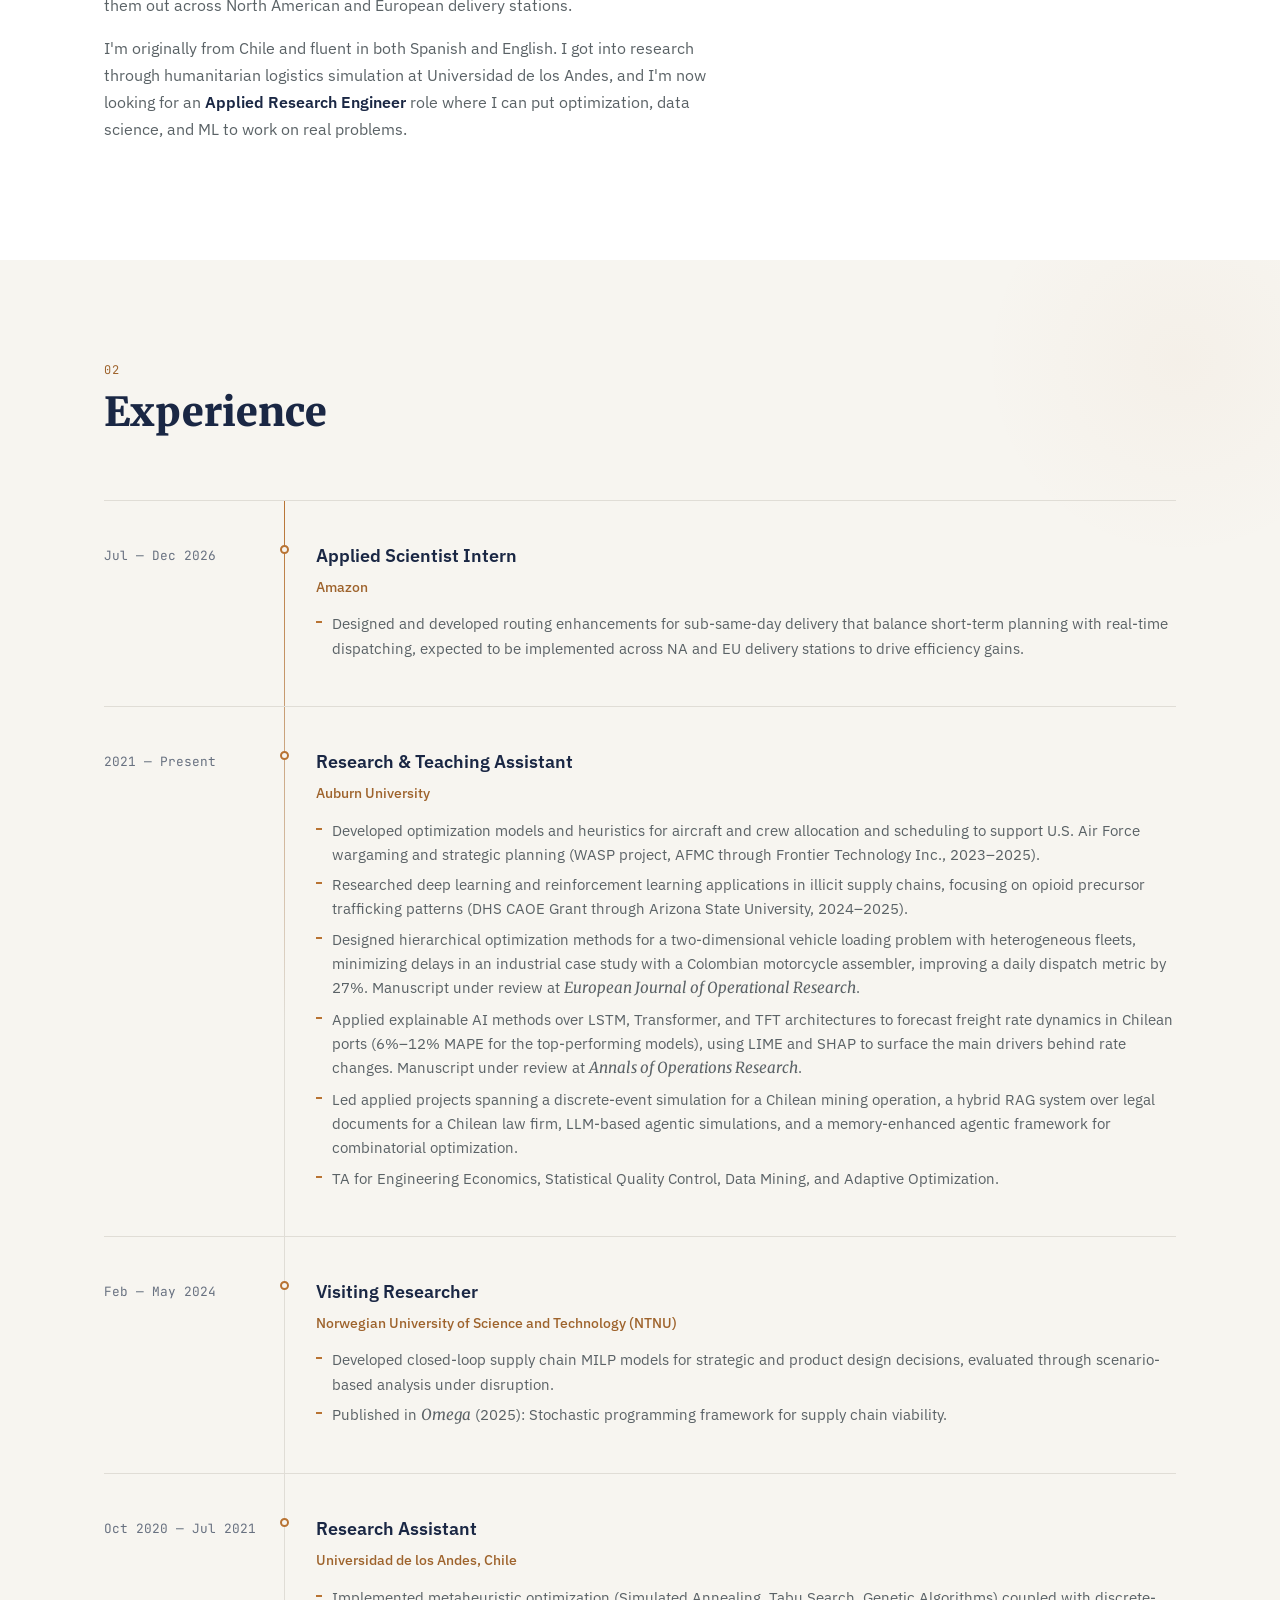
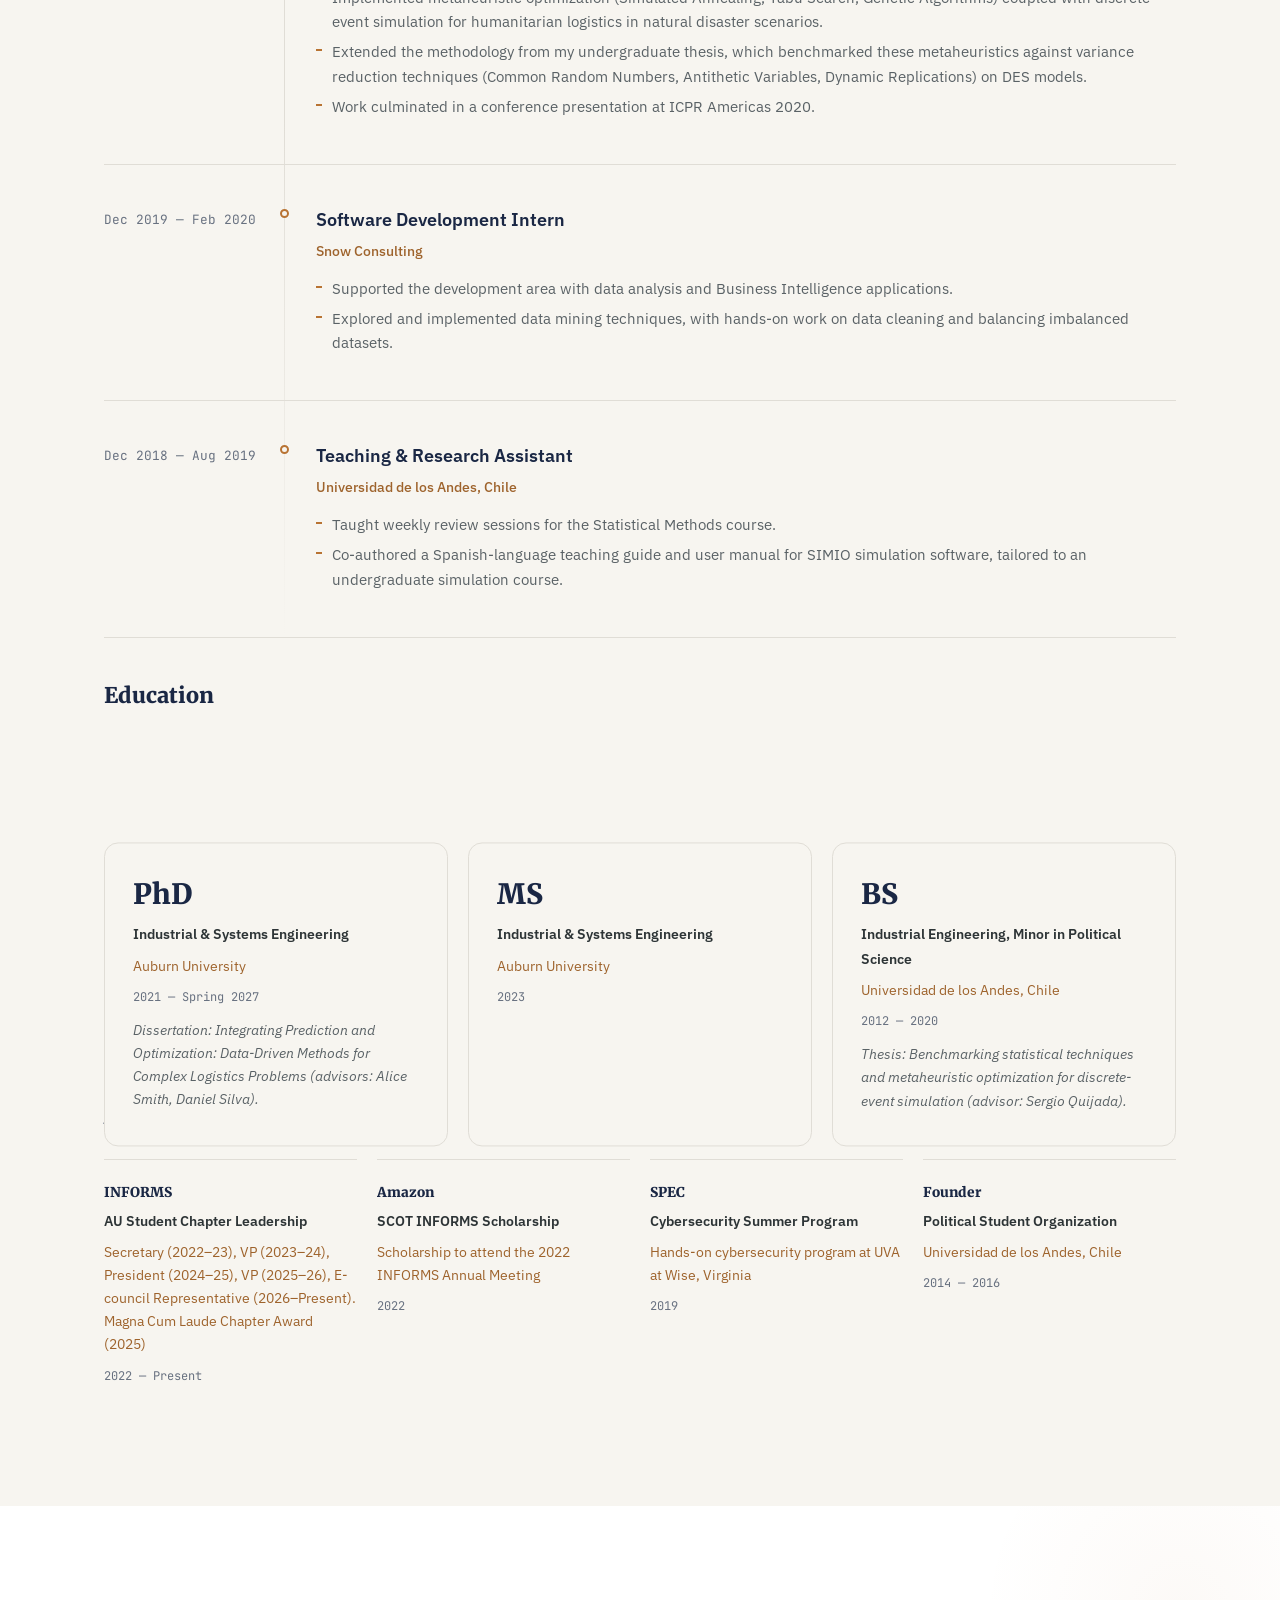
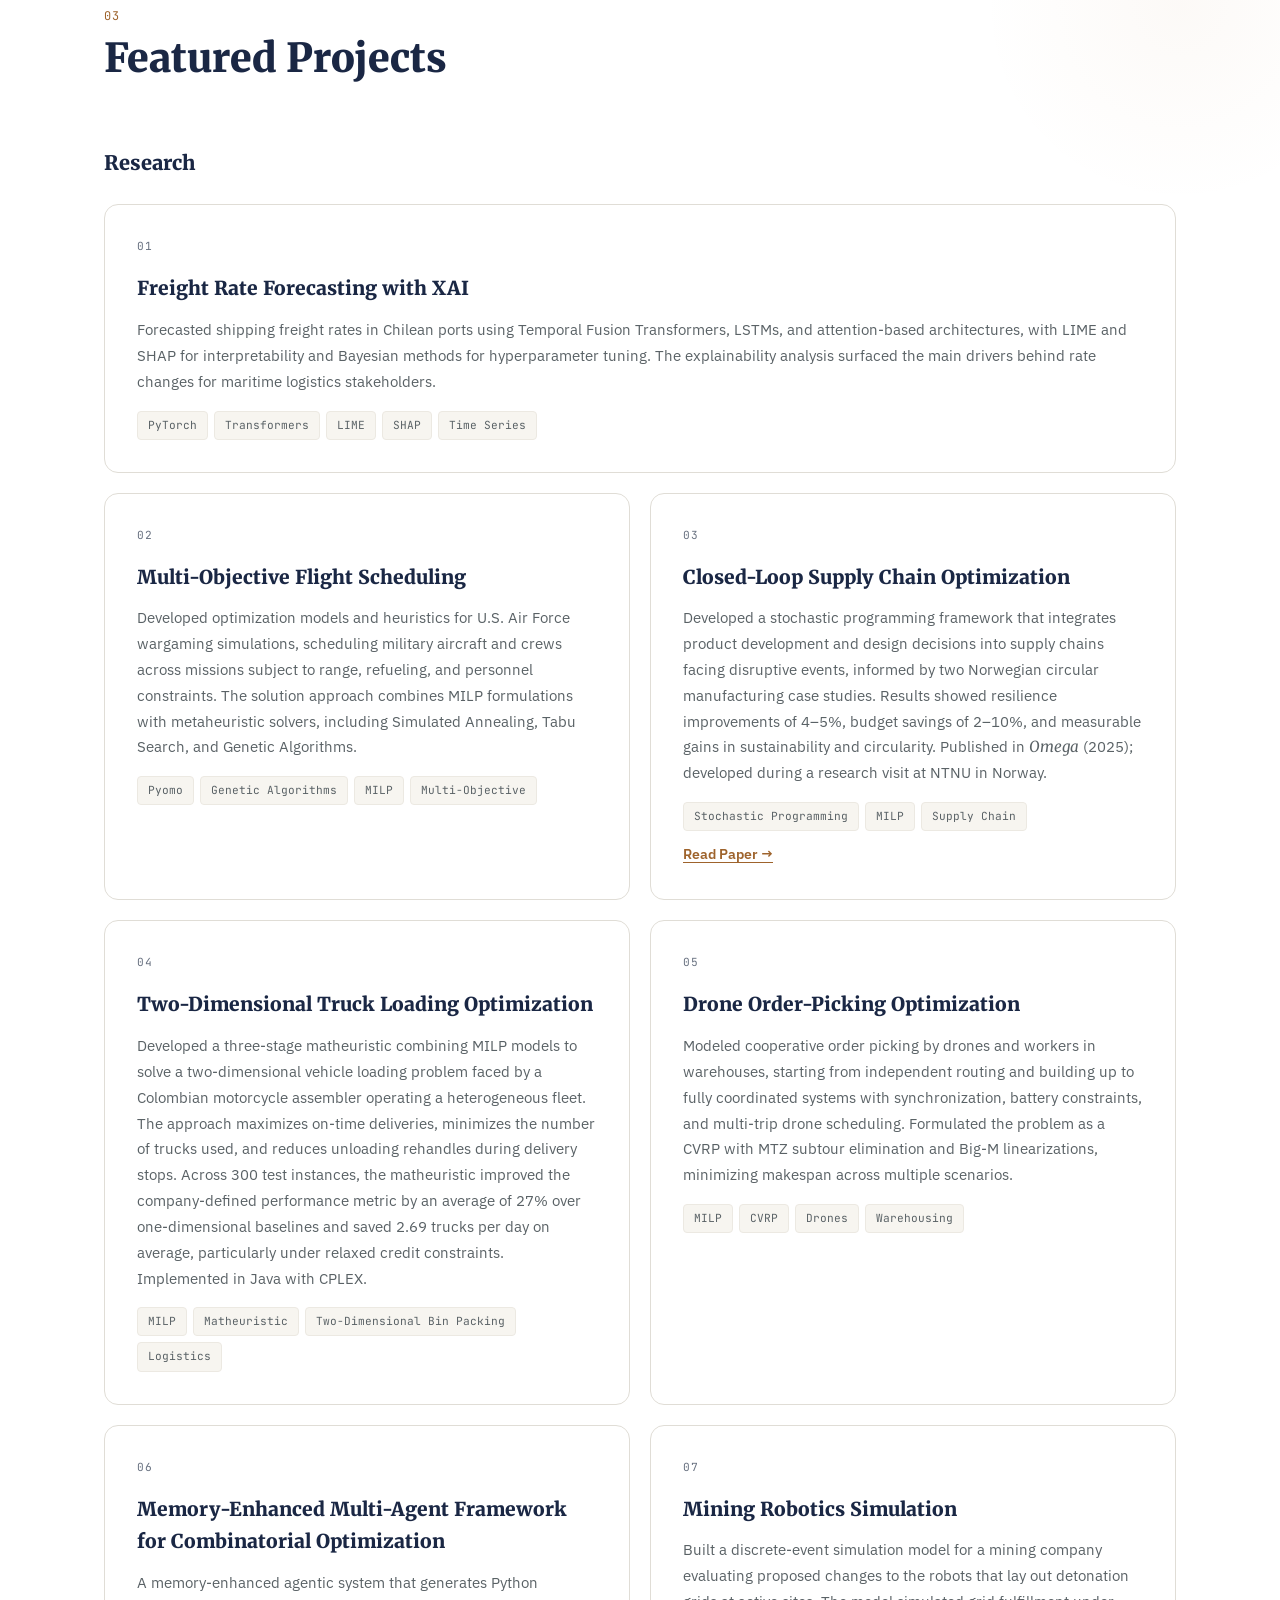
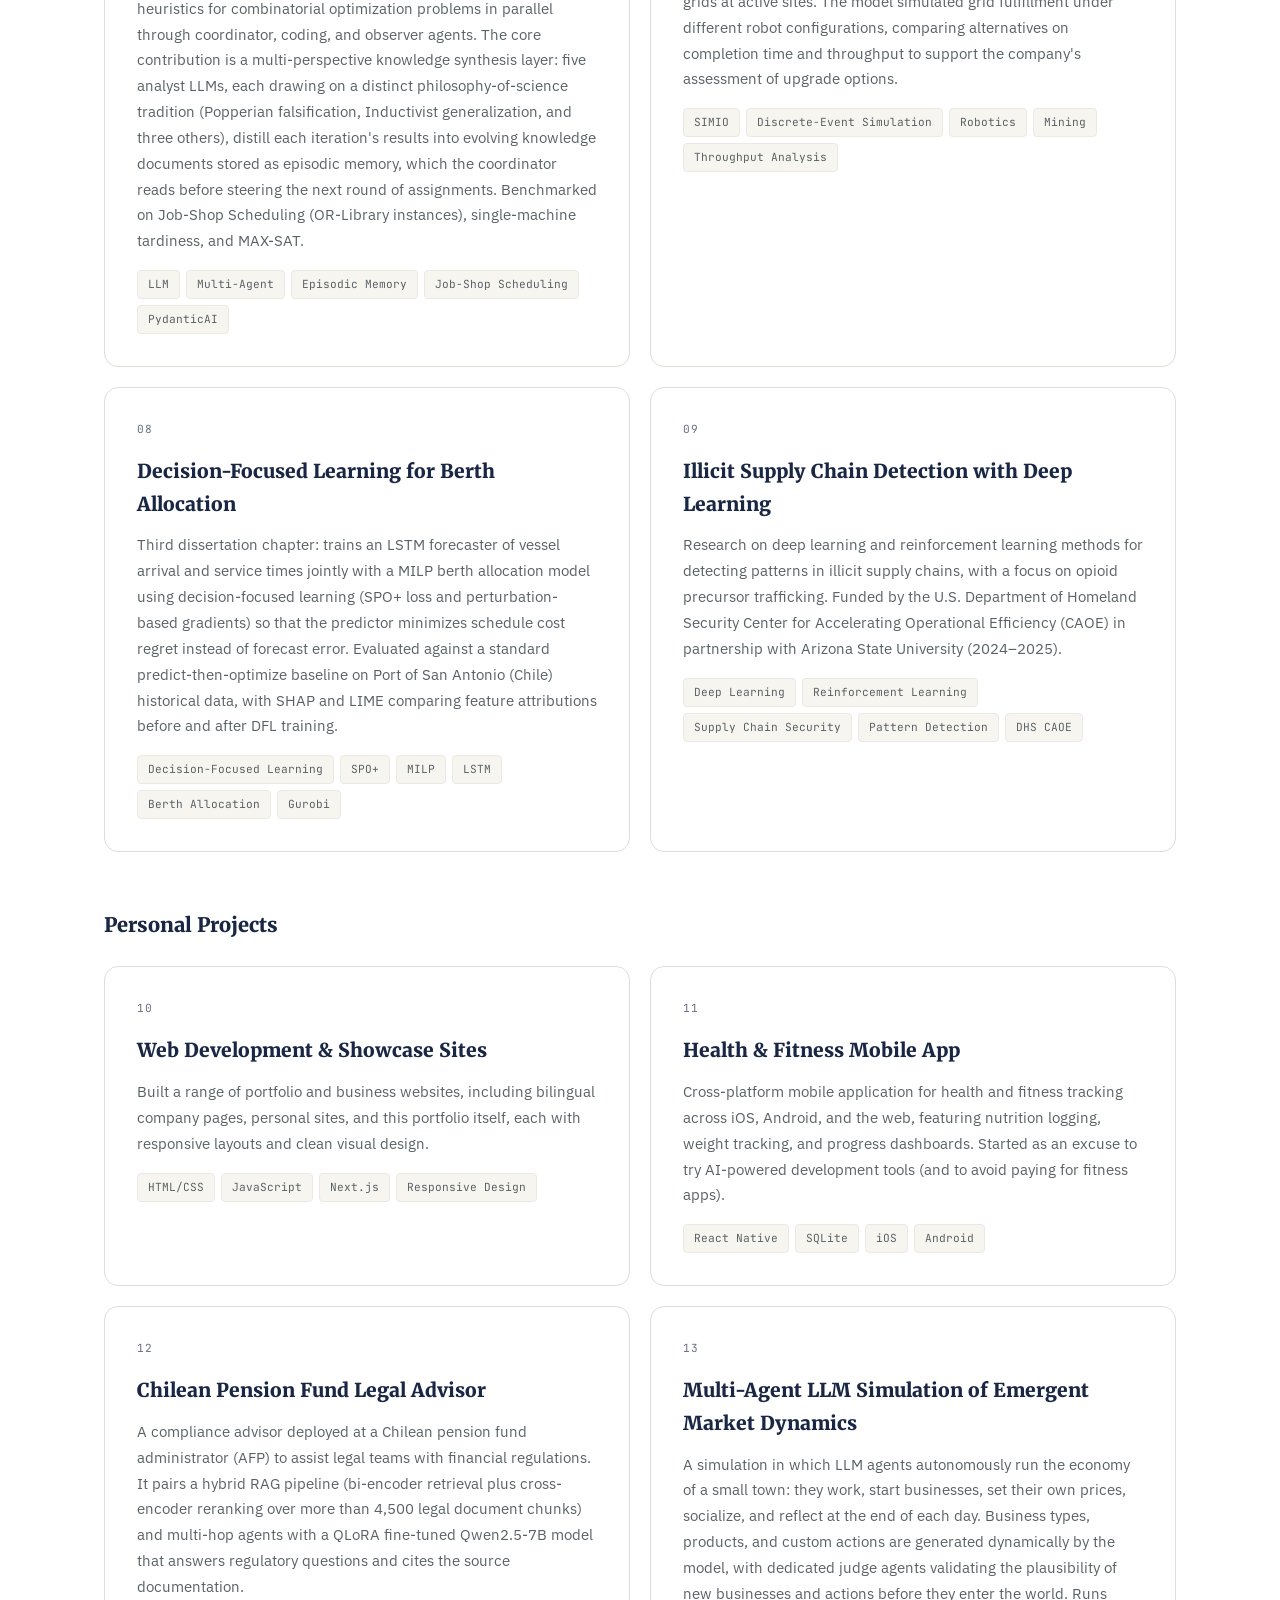
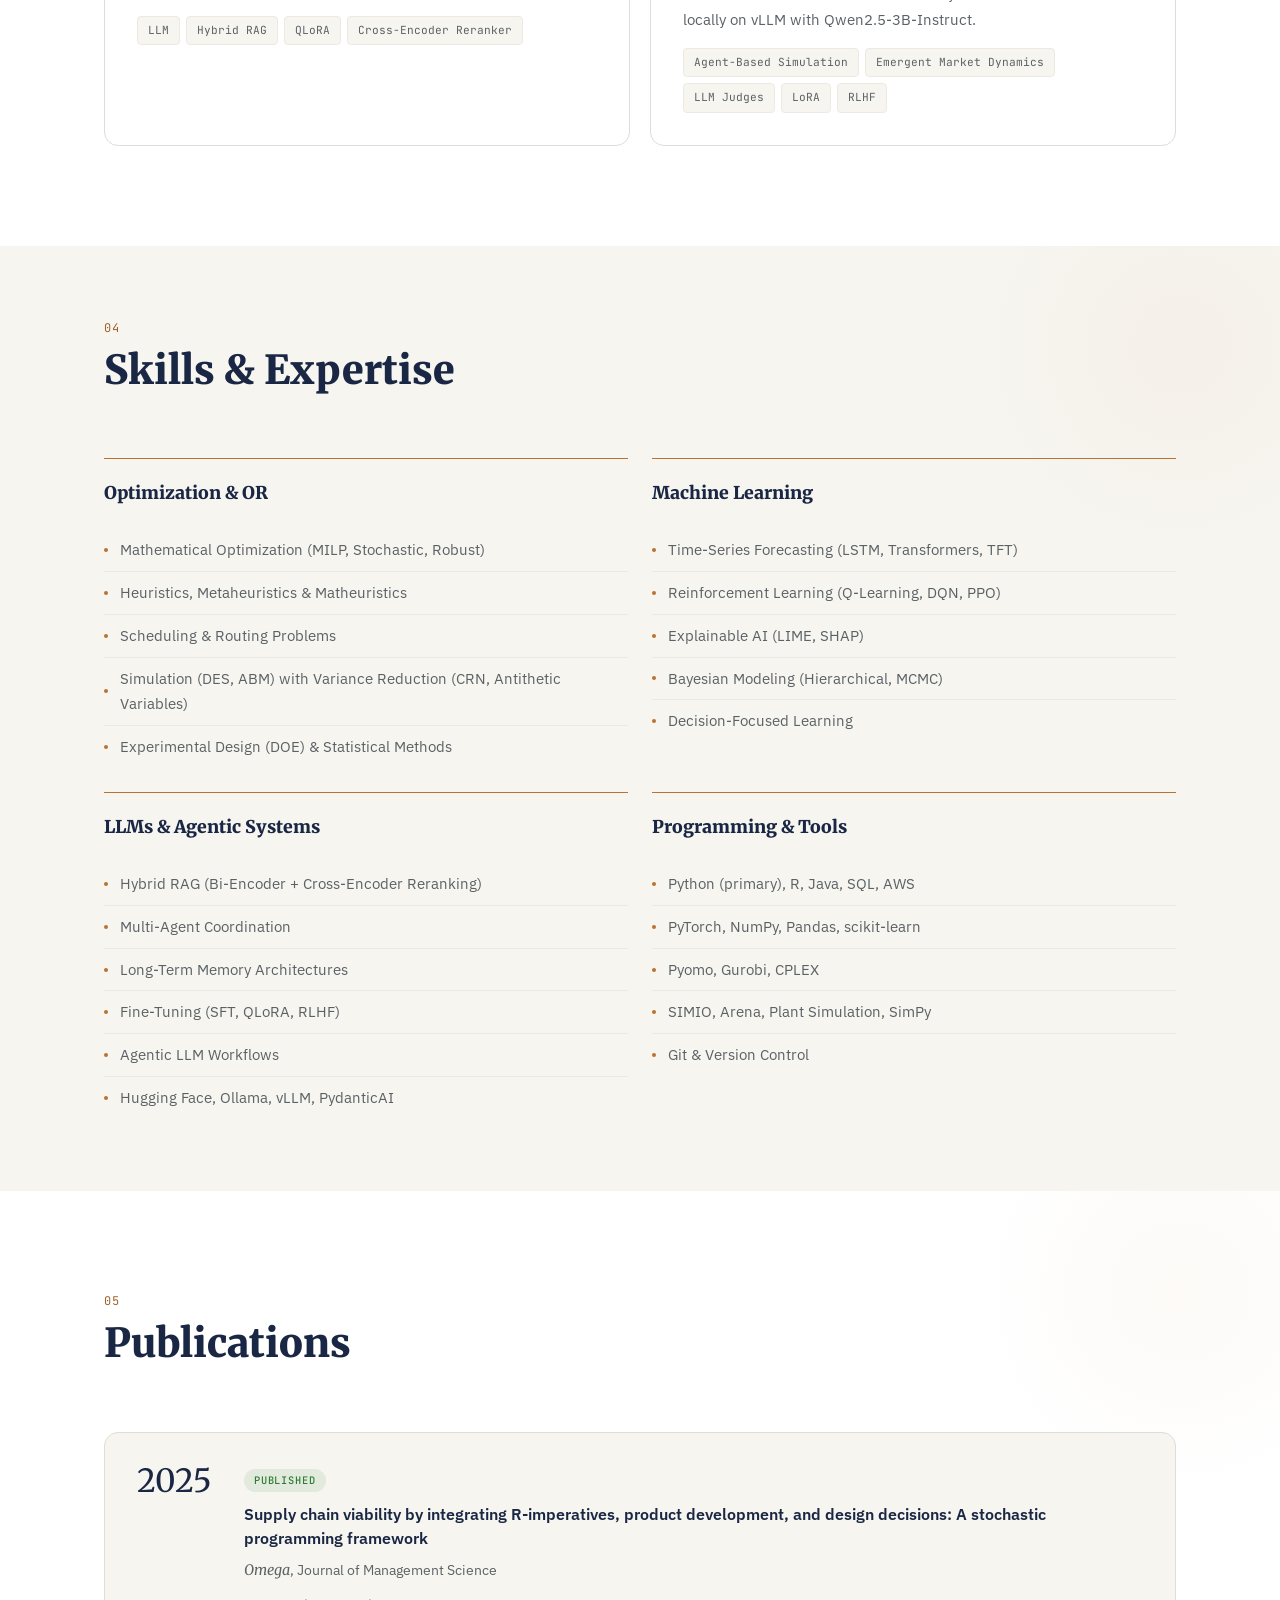
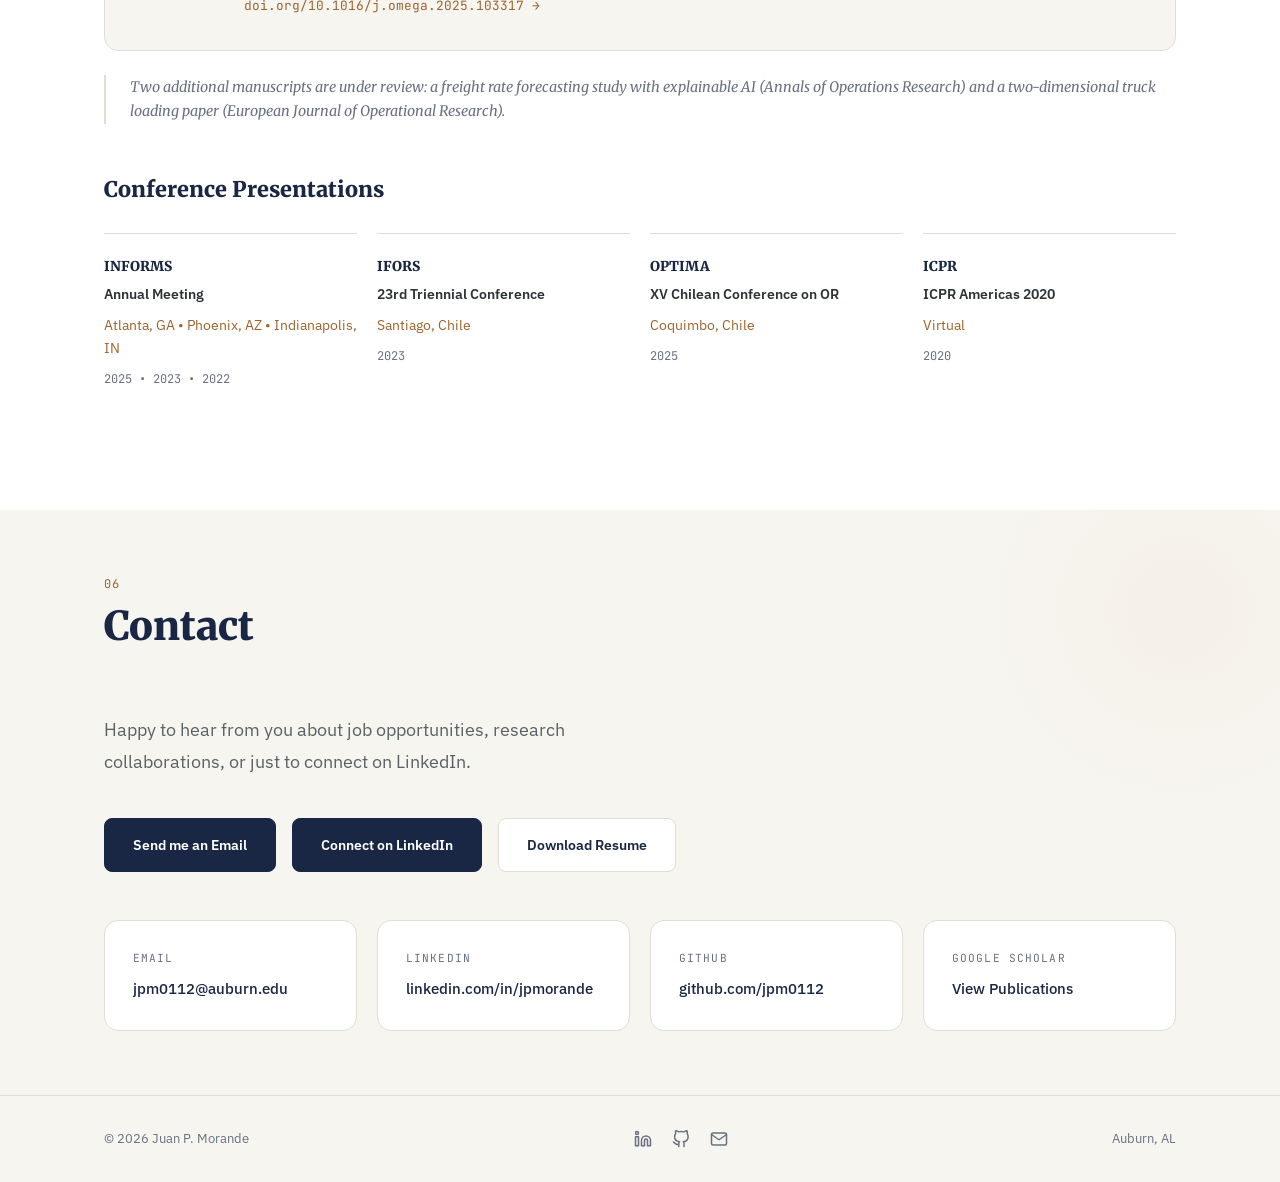
==== commit da556cb7: "Rename Applied Projects to Personal Projects and add AWS to skills" ====
--- a/index.html
+++ b/index.html
@@ -440,10 +440,10 @@
         </article>
       </div>
 
-      <!-- Applied Projects -->
+      <!-- Personal Projects -->
       <div class="projects__category reveal" style="margin-top: 56px;">
         <div class="projects__category-label">
-          <h3>Applied Projects</h3>
+          <h3>Personal Projects</h3>
         </div>
       </div>
 
@@ -537,7 +537,7 @@
         <div class="skill-col reveal">
           <h3>Programming & Tools</h3>
           <ul>
-            <li>Python (primary), R, Java, SQL</li>
+            <li>Python (primary), R, Java, SQL, AWS</li>
             <li>PyTorch, NumPy, Pandas, scikit-learn</li>
             <li>Pyomo, Gurobi, CPLEX</li>
             <li>SIMIO, Arena, Plant Simulation, SimPy</li>
